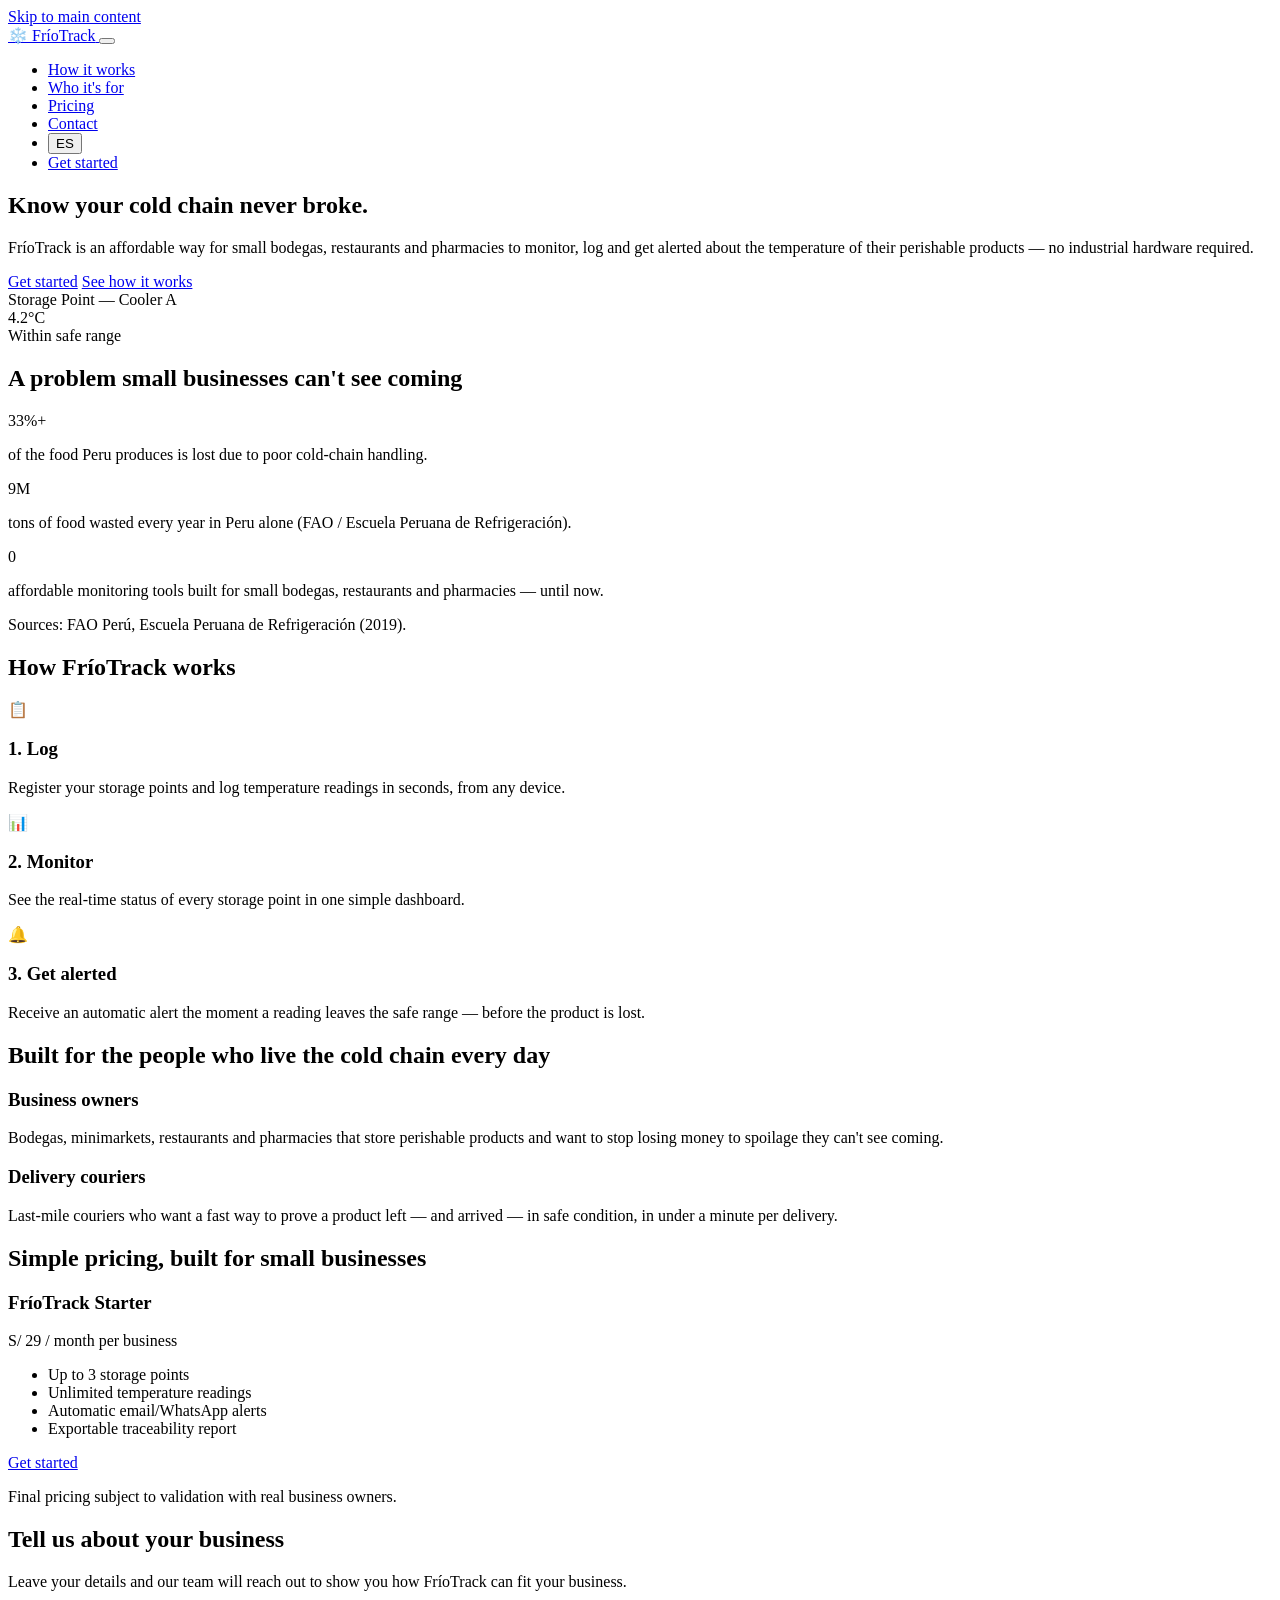
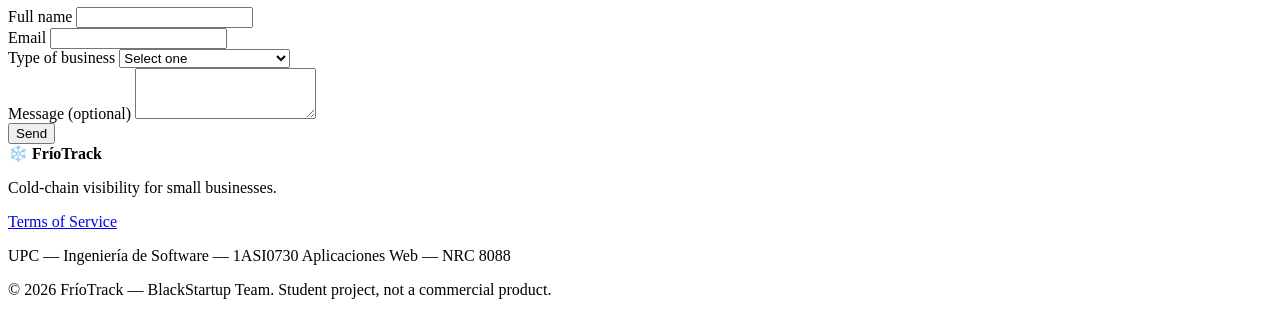
==== index.html @ 6e6b861a "feat: add landing page markup" ====
<!DOCTYPE html>
<html lang="en">
<head>
<meta charset="UTF-8" />
<meta name="viewport" content="width=device-width, initial-scale=1.0" />
<title>FríoTrack – Cold chain monitoring for small businesses</title>
<meta name="description" content="Affordable cold-chain monitoring and traceability for small food and pharmacy businesses. Track temperature, get alerts, avoid losses." />
<meta name="keywords" content="cold chain, cadena de frío, monitoreo temperatura, trazabilidad alimentos" />
<meta name="author" content="BlackStartup Team - UPC" />
<link rel="icon" href="data:image/svg+xml,%3Csvg xmlns='http://www.w3.org/2000/svg' viewBox='0 0 24 24'%3E%3Ctext y='20' font-size='20'%3E%E2%9D%84%EF%B8%8F%3C/text%3E%3C/svg%3E" />
<link rel="preconnect" href="https://fonts.googleapis.com" />
<link rel="preconnect" href="https://fonts.gstatic.com" crossorigin />
<link href="https://fonts.googleapis.com/css2?family=Inter:wght@400;500;600;700;800&display=swap" rel="stylesheet" />
<link rel="stylesheet" href="css/styles.css" />
</head>
<body>

<a class="skip-link" href="#main-content">Skip to main content</a>

<header class="site-header" role="banner">
  <nav class="navbar" role="navigation" aria-label="Main navigation">
    <a href="#top" class="brand" aria-label="FríoTrack home">
      <span class="brand-icon" aria-hidden="true">❄️</span>
      <span class="brand-name">FríoTrack</span>
    </a>
    <button class="nav-toggle" id="navToggle" aria-expanded="false" aria-controls="navMenu" aria-label="Toggle navigation menu">
      <span></span><span></span><span></span>
    </button>
    <ul class="nav-menu" id="navMenu">
      <li><a href="#how-it-works" data-i18n="nav.how">How it works</a></li>
      <li><a href="#segments" data-i18n="nav.segments">Who it's for</a></li>
      <li><a href="#pricing" data-i18n="nav.pricing">Pricing</a></li>
      <li><a href="#contact" data-i18n="nav.contact">Contact</a></li>
      <li class="nav-lang">
        <button id="langToggle" aria-label="Switch language">ES</button>
      </li>
      <li><a class="btn btn-primary btn-small" href="#contact" data-i18n="nav.cta">Get started</a></li>
    </ul>
  </nav>
</header>

<main id="main-content">

  <!-- HERO -->
  <section id="top" class="hero">
    <div class="container hero-grid">
      <div class="hero-copy">
        <h1 data-i18n="hero.title">Know your cold chain never broke.</h1>
        <p class="hero-subtitle" data-i18n="hero.subtitle">
          FríoTrack is an affordable way for small bodegas, restaurants and pharmacies
          to monitor, log and get alerted about the temperature of their perishable products —
          no industrial hardware required.
        </p>
        <div class="hero-actions">
          <a href="#contact" class="btn btn-primary" data-i18n="hero.ctaPrimary">Get started</a>
          <a href="#how-it-works" class="btn btn-ghost" data-i18n="hero.ctaSecondary">See how it works</a>
        </div>
      </div>
      <div class="hero-visual" aria-hidden="true">
        <div class="device-card">
          <div class="device-card-header">
            <span class="dot dot-ok"></span>
            <span data-i18n="hero.deviceTitle">Storage Point — Cooler A</span>
          </div>
          <div class="device-reading">4.2°C</div>
          <div class="device-status status-ok" data-i18n="hero.deviceStatus">Within safe range</div>
        </div>
      </div>
    </div>
  </section>

  <!-- PROBLEM -->
  <section id="problem" class="problem">
    <div class="container">
      <h2 data-i18n="problem.title">A problem small businesses can't see coming</h2>
      <div class="stats-grid">
        <div class="stat-card">
          <div class="stat-number">33%+</div>
          <p data-i18n="problem.stat1">of the food Peru produces is lost due to poor cold-chain handling.</p>
        </div>
        <div class="stat-card">
          <div class="stat-number">9M</div>
          <p data-i18n="problem.stat2">tons of food wasted every year in Peru alone (FAO / Escuela Peruana de Refrigeración).</p>
        </div>
        <div class="stat-card">
          <div class="stat-number">0</div>
          <p data-i18n="problem.stat3">affordable monitoring tools built for small bodegas, restaurants and pharmacies — until now.</p>
        </div>
      </div>
      <p class="source-note">
        Sources: FAO Perú, Escuela Peruana de Refrigeración (2019).
      </p>
    </div>
  </section>

  <!-- HOW IT WORKS -->
  <section id="how-it-works" class="how-it-works">
    <div class="container">
      <h2 data-i18n="how.title">How FríoTrack works</h2>
      <div class="steps-grid">
        <div class="step-card">
          <div class="step-icon" aria-hidden="true">📋</div>
          <h3 data-i18n="how.step1Title">1. Log</h3>
          <p data-i18n="how.step1Text">Register your storage points and log temperature readings in seconds, from any device.</p>
        </div>
        <div class="step-card">
          <div class="step-icon" aria-hidden="true">📊</div>
          <h3 data-i18n="how.step2Title">2. Monitor</h3>
          <p data-i18n="how.step2Text">See the real-time status of every storage point in one simple dashboard.</p>
        </div>
        <div class="step-card">
          <div class="step-icon" aria-hidden="true">🔔</div>
          <h3 data-i18n="how.step3Title">3. Get alerted</h3>
          <p data-i18n="how.step3Text">Receive an automatic alert the moment a reading leaves the safe range — before the product is lost.</p>
        </div>
      </div>
    </div>
  </section>

  <!-- SEGMENTS -->
  <section id="segments" class="segments">
    <div class="container">
      <h2 data-i18n="segments.title">Built for the people who live the cold chain every day</h2>
      <div class="segments-grid">
        <div class="segment-card">
          <h3 data-i18n="segments.owner.title">Business owners</h3>
          <p data-i18n="segments.owner.text">
            Bodegas, minimarkets, restaurants and pharmacies that store perishable products
            and want to stop losing money to spoilage they can't see coming.
          </p>
        </div>
        <div class="segment-card">
          <h3 data-i18n="segments.courier.title">Delivery couriers</h3>
          <p data-i18n="segments.courier.text">
            Last-mile couriers who want a fast way to prove a product left — and arrived —
            in safe condition, in under a minute per delivery.
          </p>
        </div>
      </div>
    </div>
  </section>

  <!-- PRICING -->
  <section id="pricing" class="pricing">
    <div class="container">
      <h2 data-i18n="pricing.title">Simple pricing, built for small businesses</h2>
      <div class="pricing-card">
        <h3 data-i18n="pricing.planName">FríoTrack Starter</h3>
        <p class="price"><span data-i18n="pricing.priceValue">S/ 29</span> <span data-i18n="pricing.pricePeriod">/ month per business</span></p>
        <ul class="pricing-features">
          <li data-i18n="pricing.f1">Up to 3 storage points</li>
          <li data-i18n="pricing.f2">Unlimited temperature readings</li>
          <li data-i18n="pricing.f3">Automatic email/WhatsApp alerts</li>
          <li data-i18n="pricing.f4">Exportable traceability report</li>
        </ul>
        <a href="#contact" class="btn btn-primary" data-i18n="pricing.cta">Get started</a>
        <p class="pricing-note" data-i18n="pricing.note">Final pricing subject to validation with real business owners.</p>
      </div>
    </div>
  </section>

  <!-- CONTACT -->
  <section id="contact" class="contact">
    <div class="container contact-grid">
      <div class="contact-copy">
        <h2 data-i18n="contact.title">Tell us about your business</h2>
        <p data-i18n="contact.subtitle">Leave your details and our team will reach out to show you how FríoTrack can fit your business.</p>
      </div>
      <form id="contactForm" class="contact-form" novalidate>
        <div class="form-group">
          <label for="fullName" data-i18n="contact.nameLabel">Full name</label>
          <input type="text" id="fullName" name="fullName" required aria-required="true" />
          <span class="form-error" id="fullNameError" role="alert"></span>
        </div>
        <div class="form-group">
          <label for="email" data-i18n="contact.emailLabel">Email</label>
          <input type="email" id="email" name="email" required aria-required="true" />
          <span class="form-error" id="emailError" role="alert"></span>
        </div>
        <div class="form-group">
          <label for="businessType" data-i18n="contact.businessLabel">Type of business</label>
          <select id="businessType" name="businessType" required aria-required="true">
            <option value="" data-i18n="contact.businessPlaceholder">Select one</option>
            <option value="bodega" data-i18n="contact.businessBodega">Bodega / Minimarket</option>
            <option value="restaurant" data-i18n="contact.businessRestaurant">Restaurant</option>
            <option value="pharmacy" data-i18n="contact.businessPharmacy">Pharmacy</option>
            <option value="courier" data-i18n="contact.businessCourier">Delivery / Courier service</option>
            <option value="other" data-i18n="contact.businessOther">Other</option>
          </select>
          <span class="form-error" id="businessTypeError" role="alert"></span>
        </div>
        <div class="form-group">
          <label for="message" data-i18n="contact.messageLabel">Message (optional)</label>
          <textarea id="message" name="message" rows="3"></textarea>
        </div>
        <button type="submit" class="btn btn-primary btn-full" data-i18n="contact.submit">Send</button>
        <p class="form-success" id="formSuccess" role="status" aria-live="polite" hidden data-i18n="contact.success">
          Thanks! We'll be in touch shortly.
        </p>
      </form>
    </div>
  </section>

</main>

<footer class="site-footer" role="contentinfo">
  <div class="container footer-grid">
    <div>
      <span class="brand-icon" aria-hidden="true">❄️</span> <strong>FríoTrack</strong>
      <p data-i18n="footer.tagline">Cold-chain visibility for small businesses.</p>
    </div>
    <div>
      <p><a href="terms.html" data-i18n="footer.terms">Terms of Service</a></p>
      <p>UPC — Ingeniería de Software — 1ASI0730 Aplicaciones Web — NRC 8088</p>
    </div>
  </div>
  <p class="footer-copy">© 2026 FríoTrack — BlackStartup Team. Student project, not a commercial product.</p>
</footer>

<script src="js/main.js"></script>
</body>
</html>
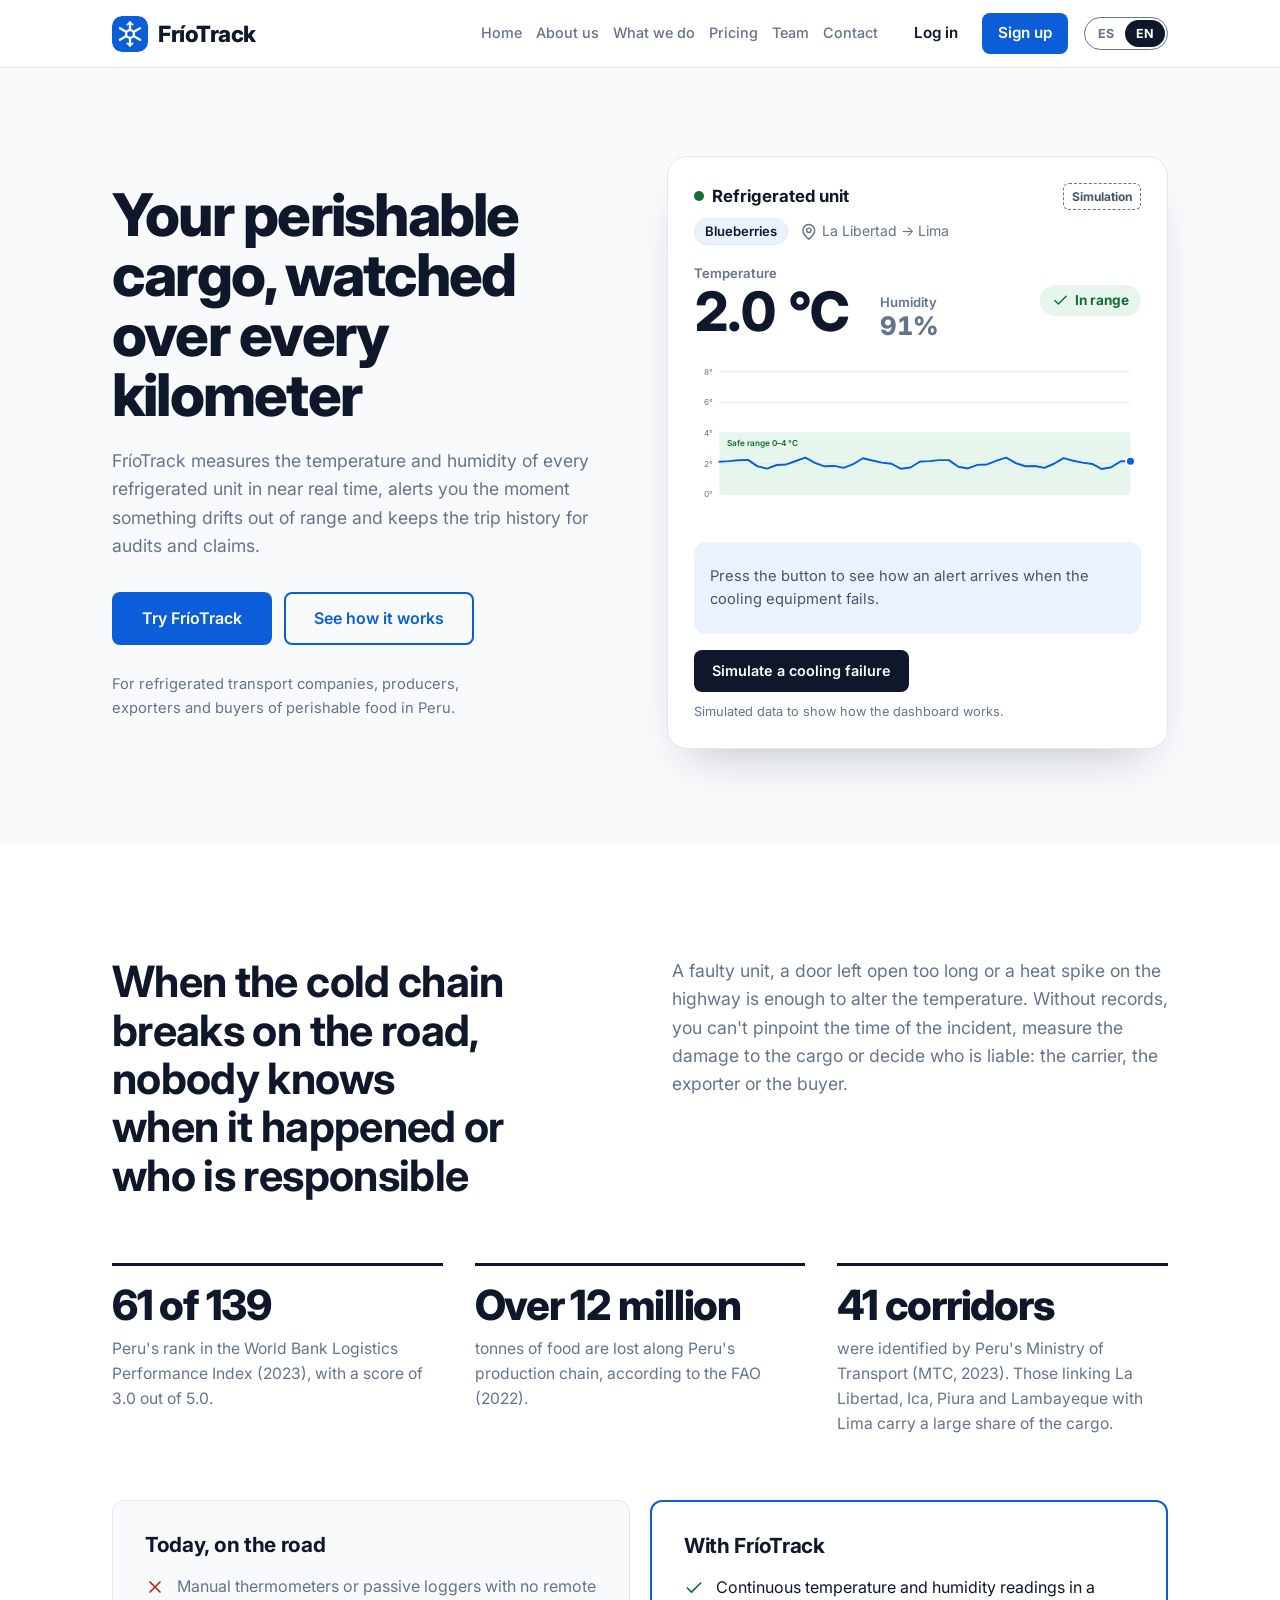
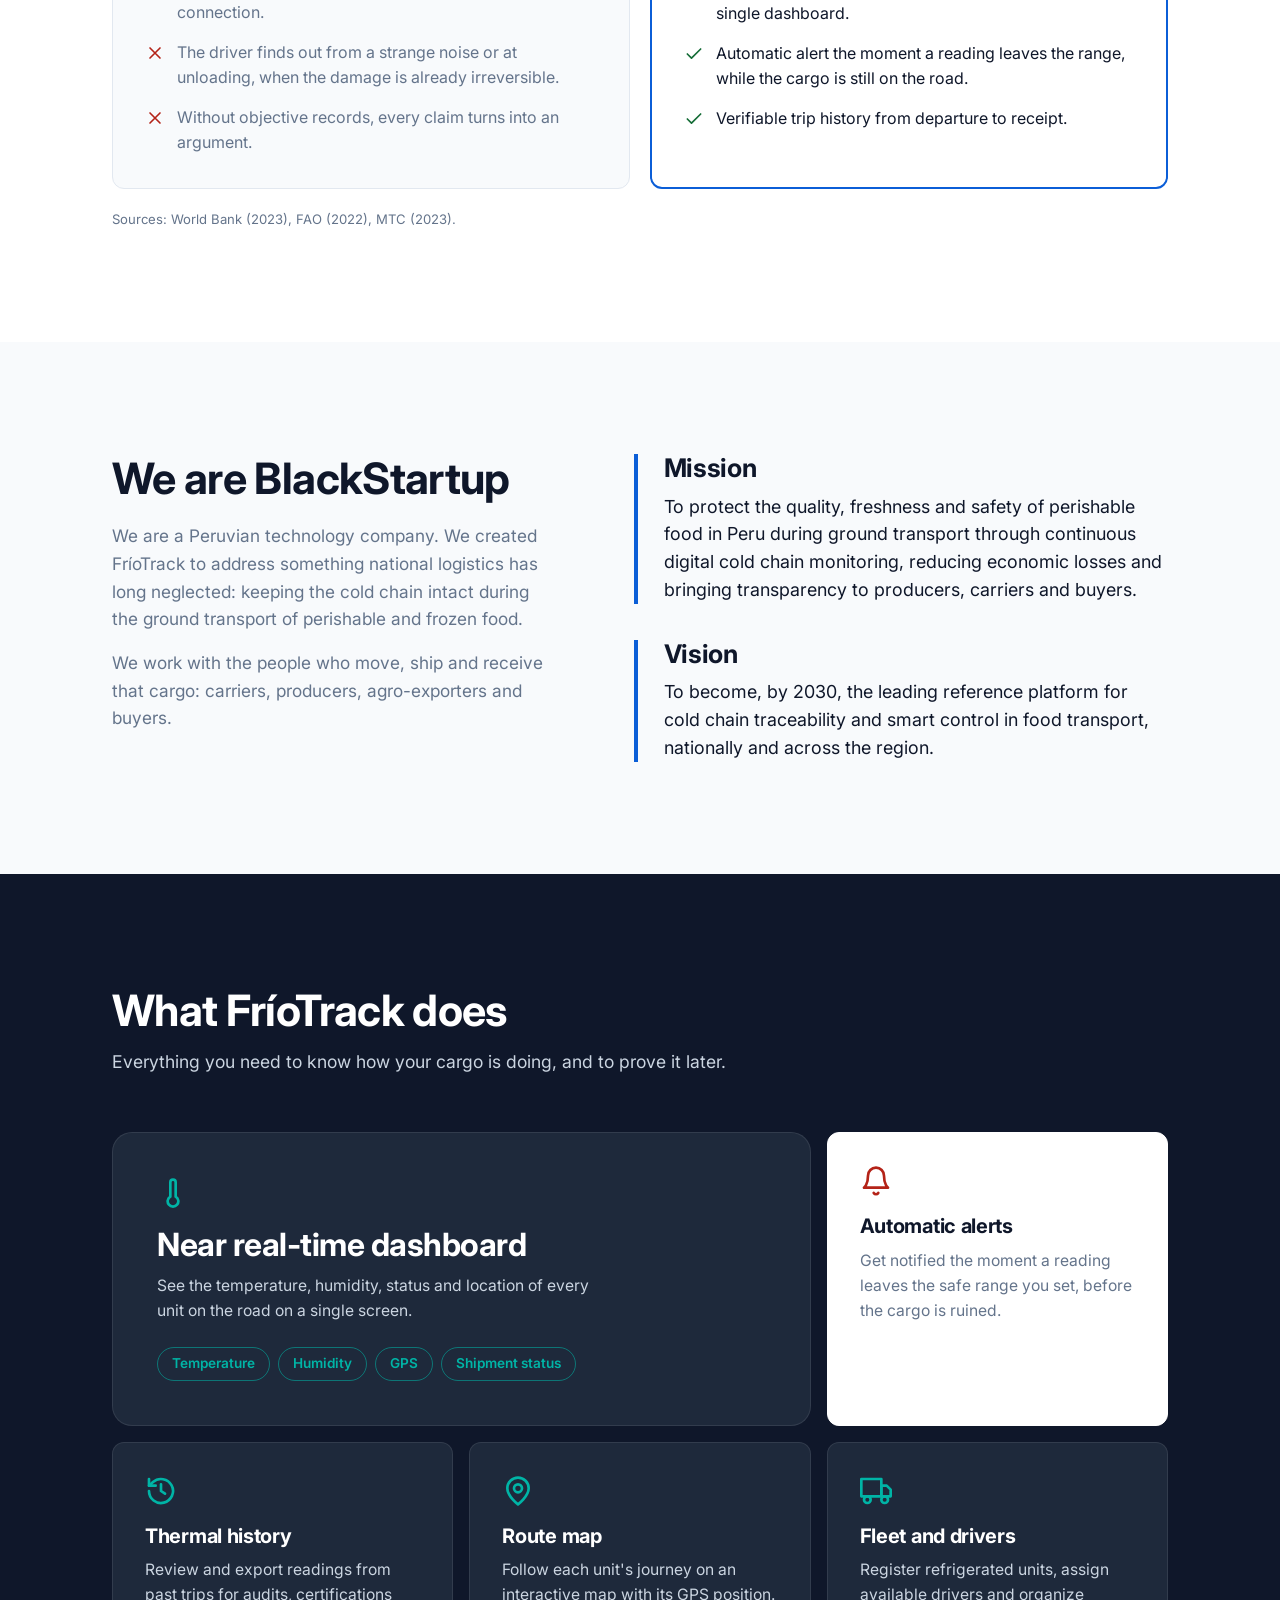
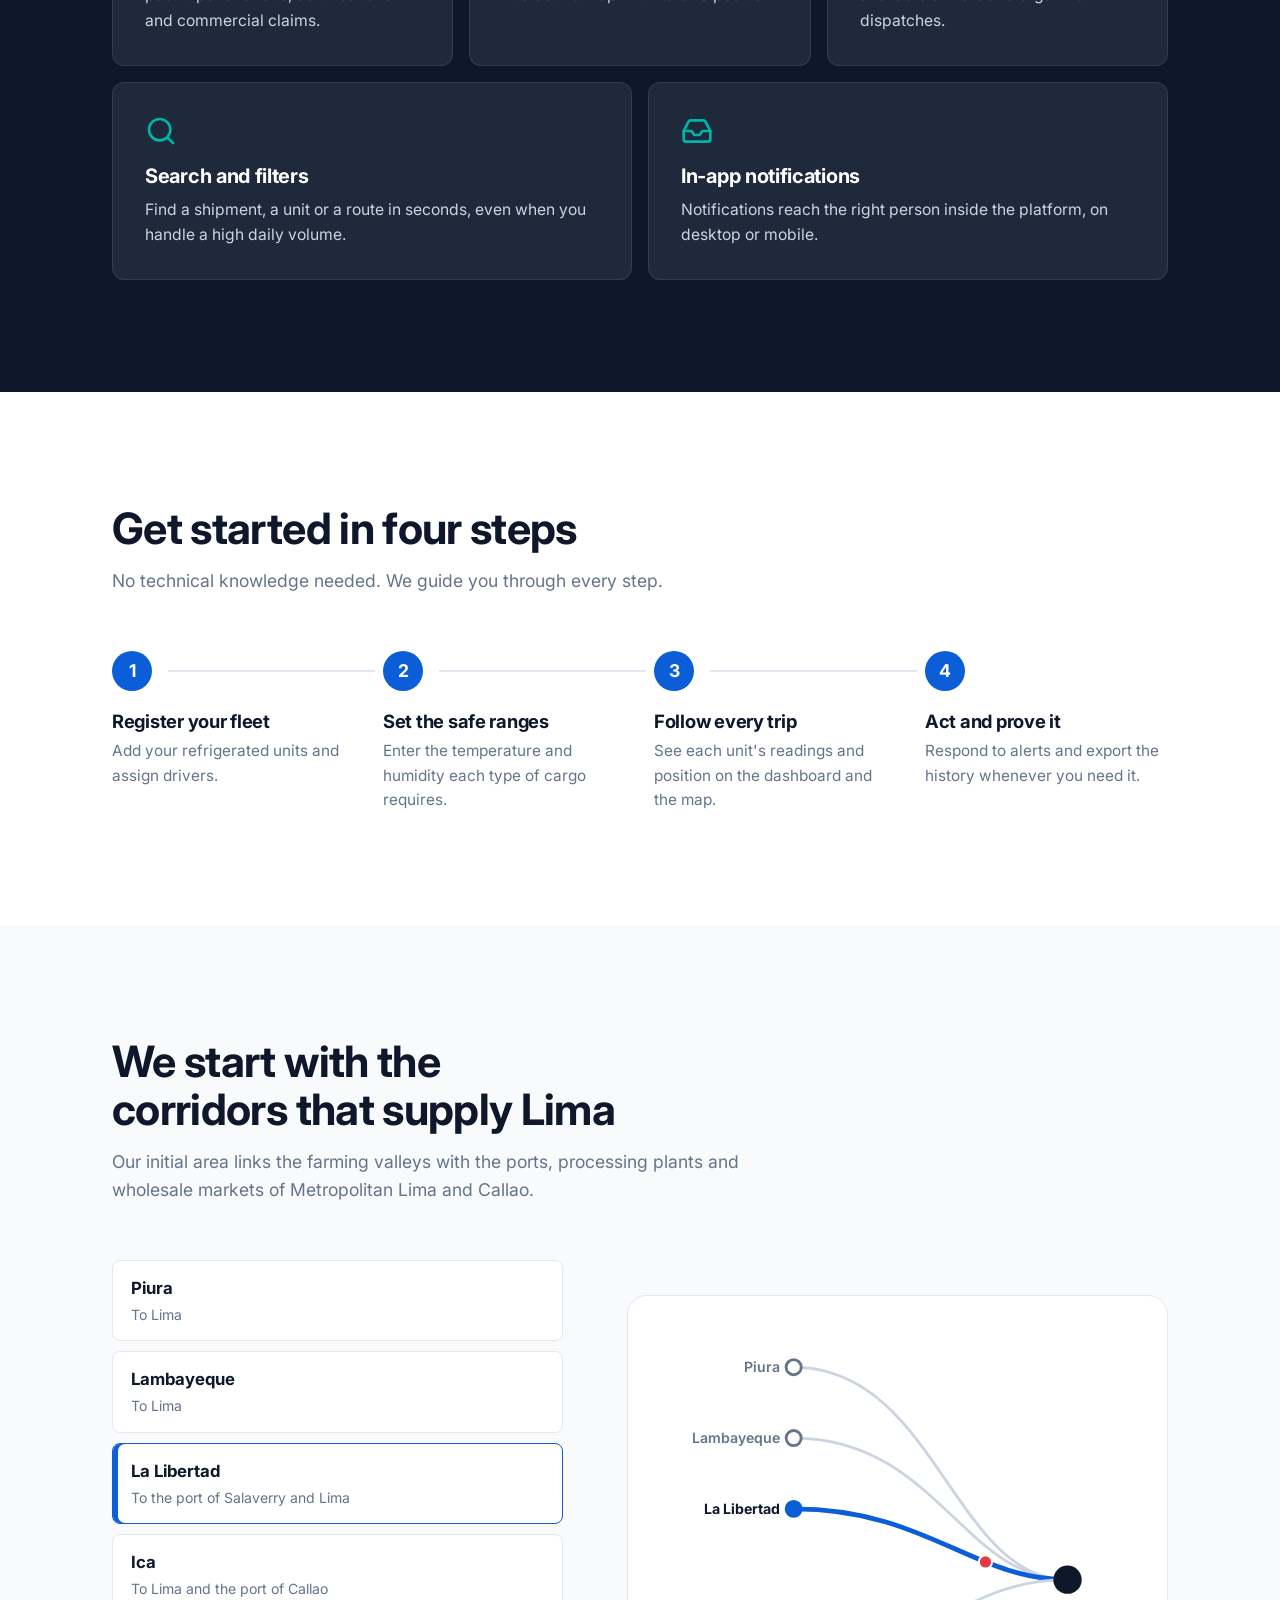
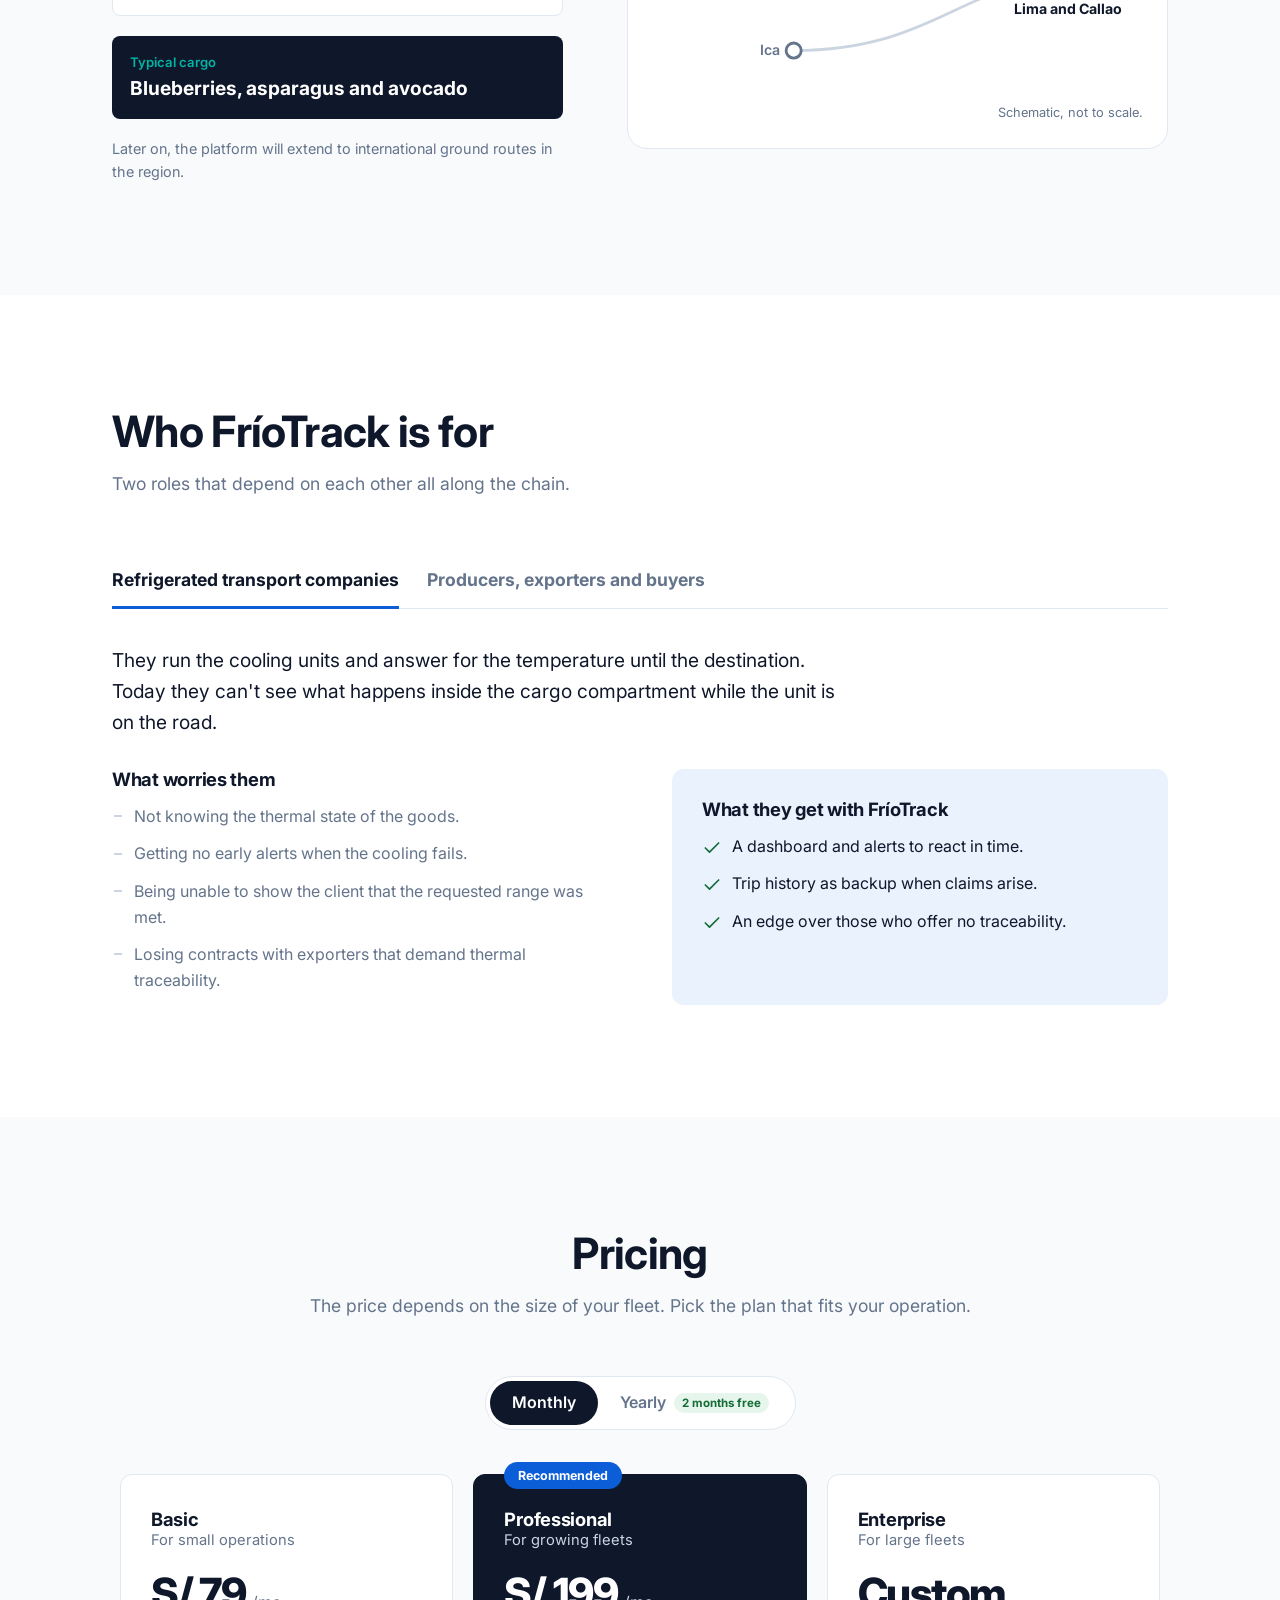
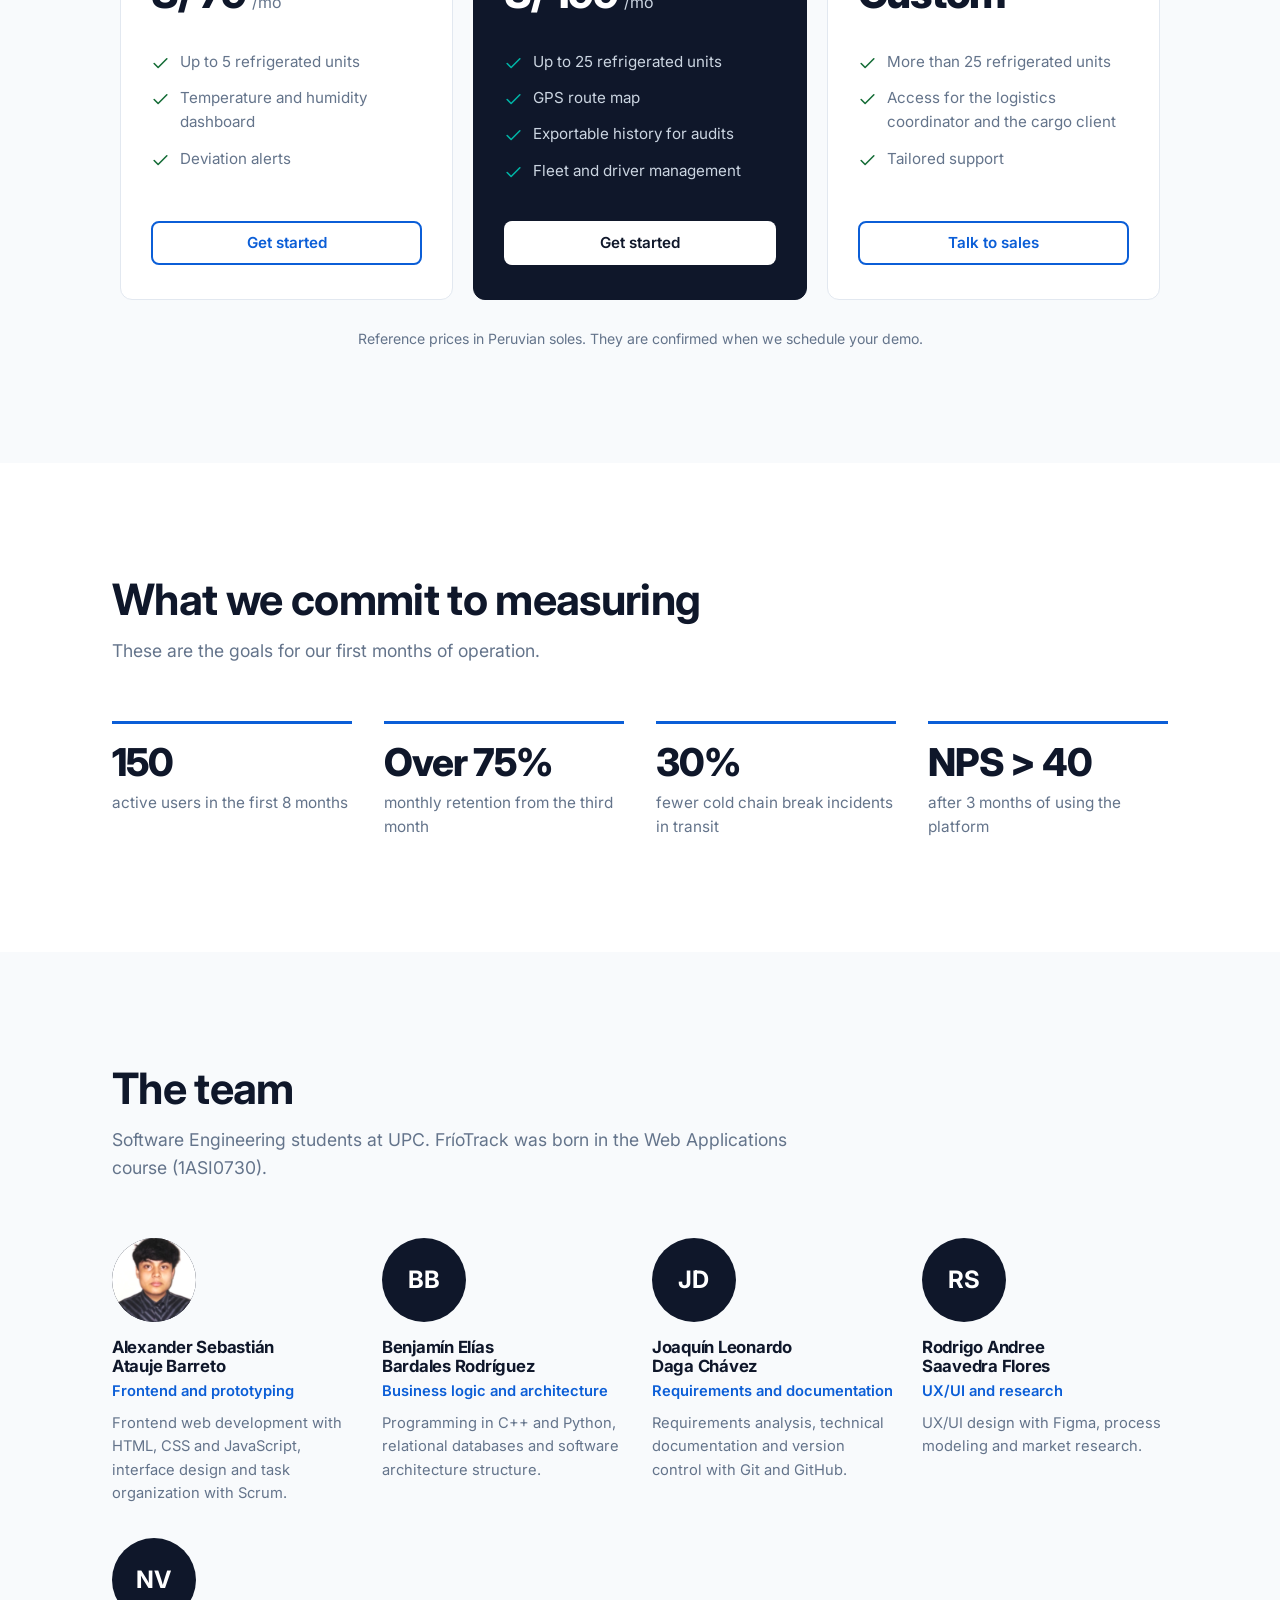
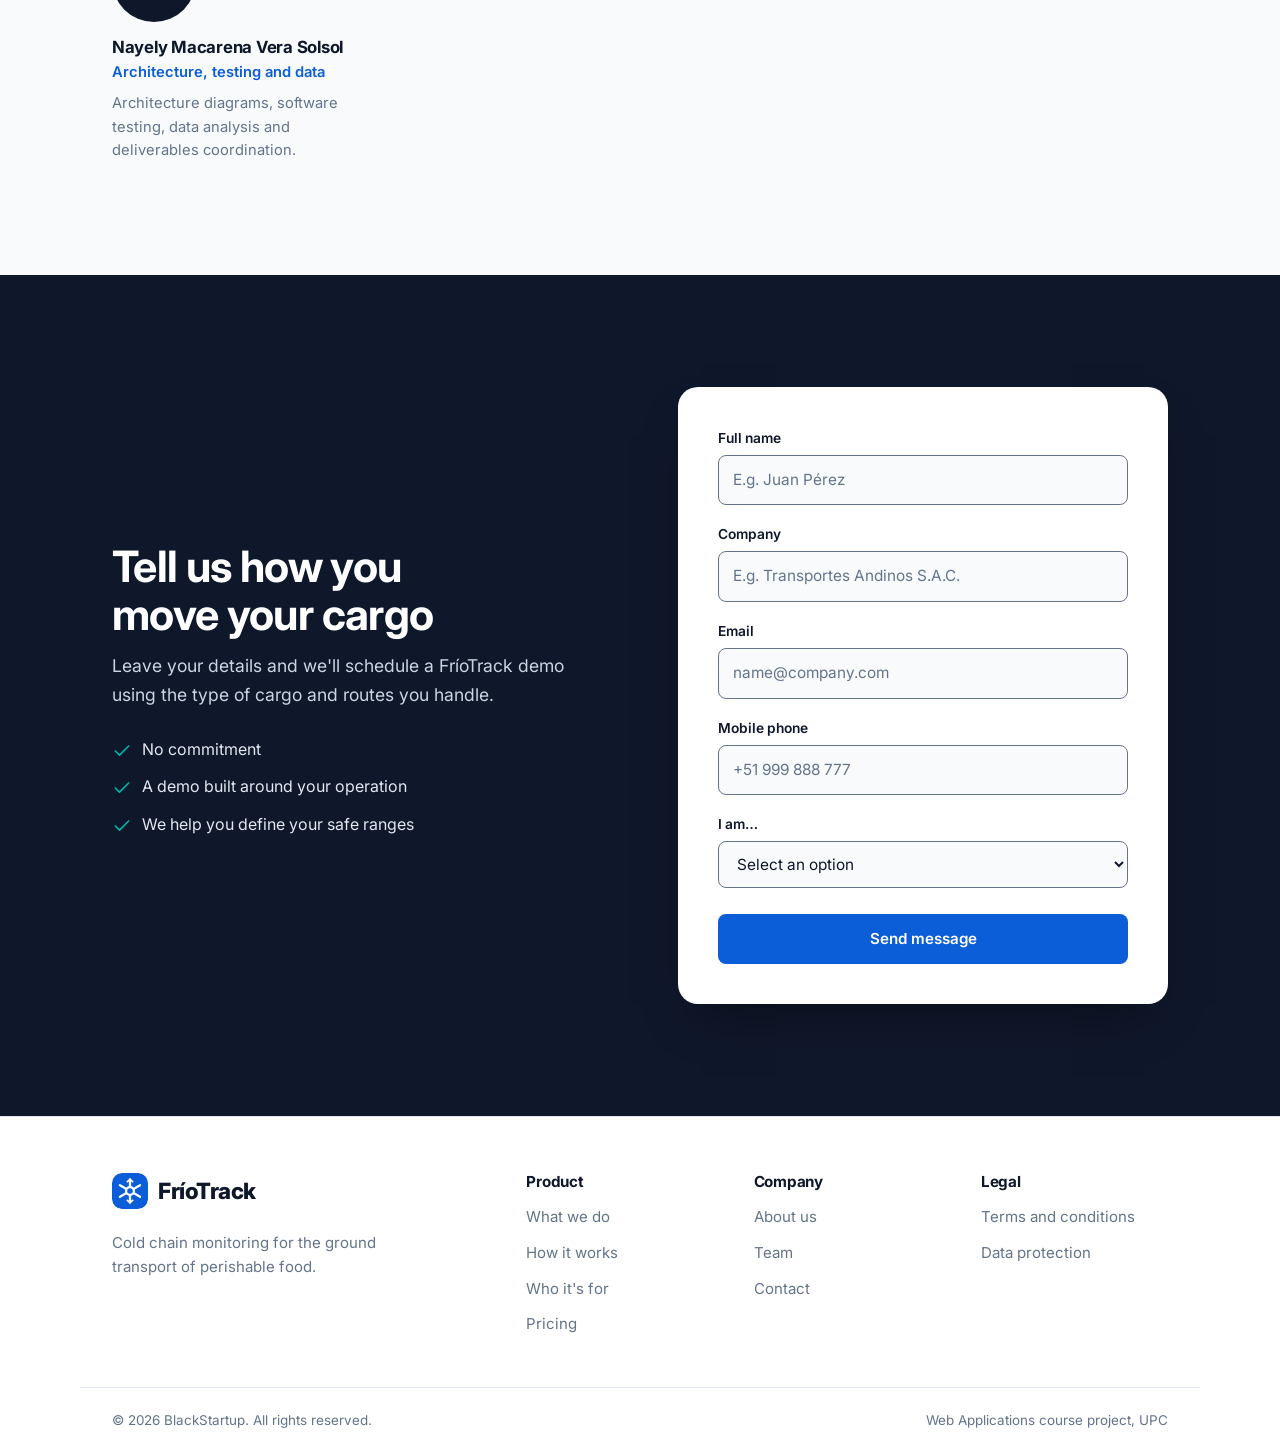
==== commit fa005d6b: "feat: add landing page markup, scripts and team assets" ====
--- a/index.html
+++ b/index.html
@@ -1,222 +1,654 @@
 <!DOCTYPE html>
-<html lang="en">
+<html lang="es-419">
 <head>
-<meta charset="UTF-8" />
-<meta name="viewport" content="width=device-width, initial-scale=1.0" />
-<title>FríoTrack – Cold chain monitoring for small businesses</title>
-<meta name="description" content="Affordable cold-chain monitoring and traceability for small food and pharmacy businesses. Track temperature, get alerts, avoid losses." />
-<meta name="keywords" content="cold chain, cadena de frío, monitoreo temperatura, trazabilidad alimentos" />
-<meta name="author" content="BlackStartup Team - UPC" />
-<link rel="icon" href="data:image/svg+xml,%3Csvg xmlns='http://www.w3.org/2000/svg' viewBox='0 0 24 24'%3E%3Ctext y='20' font-size='20'%3E%E2%9D%84%EF%B8%8F%3C/text%3E%3C/svg%3E" />
-<link rel="preconnect" href="https://fonts.googleapis.com" />
-<link rel="preconnect" href="https://fonts.gstatic.com" crossorigin />
-<link href="https://fonts.googleapis.com/css2?family=Inter:wght@400;500;600;700;800&display=swap" rel="stylesheet" />
-<link rel="stylesheet" href="css/styles.css" />
+    <meta charset="UTF-8">
+    <meta name="viewport" content="width=device-width, initial-scale=1.0">
+    <title>FríoTrack | Monitoreo de la cadena de frío en transporte</title>
+    <meta name="description" content="Monitorea en tiempo casi real la temperatura, la humedad y la ubicación de tus unidades refrigeradas. Recibe alertas y consulta el historial del viaje.">
+    <meta name="keywords" content="cadena de frío, transporte refrigerado, monitoreo de temperatura, trazabilidad, alertas, Perú">
+    <meta name="author" content="BlackStartup">
+    <meta name="robots" content="index, follow">
+    <meta name="theme-color" content="#0F172A">
+    <meta property="og:type" content="website">
+    <meta property="og:site_name" content="FríoTrack">
+    <meta property="og:title" content="FríoTrack | Monitoreo de la cadena de frío en transporte">
+    <meta property="og:description" content="Sabe en todo momento si tu carga refrigerada sigue en rango.">
+    <meta property="og:image" content="https://upc-pre-202620-1asi0730-8088-friotrack.github.io/friotrack-landing/assets/images/og-friotrack.png">
+    <meta property="og:image:alt" content="FríoTrack: monitoreo de la cadena de frío en el transporte terrestre">
+    <meta name="twitter:card" content="summary_large_image">
+    <link rel="icon" type="image/svg+xml" href="assets/images/logo.svg">
+    <link rel="preconnect" href="https://fonts.googleapis.com">
+    <link rel="preconnect" href="https://fonts.gstatic.com" crossorigin>
+    <link href="https://fonts.googleapis.com/css2?family=Inter:wght@400;500;600;700;800&display=swap" rel="stylesheet">
+    <link rel="stylesheet" href="assets/css/styles.css">
 </head>
 <body>
-
-<a class="skip-link" href="#main-content">Skip to main content</a>
-
-<header class="site-header" role="banner">
-  <nav class="navbar" role="navigation" aria-label="Main navigation">
-    <a href="#top" class="brand" aria-label="FríoTrack home">
-      <span class="brand-icon" aria-hidden="true">❄️</span>
-      <span class="brand-name">FríoTrack</span>
-    </a>
-    <button class="nav-toggle" id="navToggle" aria-expanded="false" aria-controls="navMenu" aria-label="Toggle navigation menu">
-      <span></span><span></span><span></span>
-    </button>
-    <ul class="nav-menu" id="navMenu">
-      <li><a href="#how-it-works" data-i18n="nav.how">How it works</a></li>
-      <li><a href="#segments" data-i18n="nav.segments">Who it's for</a></li>
-      <li><a href="#pricing" data-i18n="nav.pricing">Pricing</a></li>
-      <li><a href="#contact" data-i18n="nav.contact">Contact</a></li>
-      <li class="nav-lang">
-        <button id="langToggle" aria-label="Switch language">ES</button>
-      </li>
-      <li><a class="btn btn-primary btn-small" href="#contact" data-i18n="nav.cta">Get started</a></li>
-    </ul>
-  </nav>
-</header>
-
-<main id="main-content">
-
-  <!-- HERO -->
-  <section id="top" class="hero">
-    <div class="container hero-grid">
-      <div class="hero-copy">
-        <h1 data-i18n="hero.title">Know your cold chain never broke.</h1>
-        <p class="hero-subtitle" data-i18n="hero.subtitle">
-          FríoTrack is an affordable way for small bodegas, restaurants and pharmacies
-          to monitor, log and get alerted about the temperature of their perishable products —
-          no industrial hardware required.
-        </p>
-        <div class="hero-actions">
-          <a href="#contact" class="btn btn-primary" data-i18n="hero.ctaPrimary">Get started</a>
-          <a href="#how-it-works" class="btn btn-ghost" data-i18n="hero.ctaSecondary">See how it works</a>
+    <!-- Iconos (sprite SVG reutilizable con <use>) -->
+    <svg width="0" height="0" style="position:absolute" aria-hidden="true" focusable="false">
+        <defs>
+            <symbol id="i-thermo" viewBox="0 0 24 24"><path d="M14 14.76V4a2 2 0 0 0-4 0v10.76a4 4 0 1 0 4 0z"/></symbol>
+            <symbol id="i-bell" viewBox="0 0 24 24"><path d="M18 8a6 6 0 0 0-12 0c0 7-3 9-3 9h18s-3-2-3-9"/><path d="M13.7 21a2 2 0 0 1-3.4 0"/></symbol>
+            <symbol id="i-history" viewBox="0 0 24 24"><path d="M3 12a9 9 0 1 0 3-6.7L3 8"/><path d="M3 3v5h5"/><path d="M12 7v5l3 2"/></symbol>
+            <symbol id="i-pin" viewBox="0 0 24 24"><path d="M20 10c0 6-8 12-8 12S4 16 4 10a8 8 0 0 1 16 0z"/><circle cx="12" cy="10" r="3"/></symbol>
+            <symbol id="i-truck" viewBox="0 0 24 24"><path d="M1 3h15v13H1z"/><path d="M16 8h4l3 3v5h-7z"/><circle cx="5.5" cy="18.5" r="2.5"/><circle cx="18.5" cy="18.5" r="2.5"/></symbol>
+            <symbol id="i-search" viewBox="0 0 24 24"><circle cx="11" cy="11" r="8"/><path d="m21 21-4.3-4.3"/></symbol>
+            <symbol id="i-inbox" viewBox="0 0 24 24"><path d="M22 12h-6l-2 3h-4l-2-3H2"/><path d="M5.5 5.1 2 12v6a2 2 0 0 0 2 2h16a2 2 0 0 0 2-2v-6l-3.5-6.9A2 2 0 0 0 16.7 4H7.3a2 2 0 0 0-1.8 1.1z"/></symbol>
+            <symbol id="i-check" viewBox="0 0 24 24"><path d="M20 6 9 17l-5-5"/></symbol>
+            <symbol id="i-x" viewBox="0 0 24 24"><path d="M18 6 6 18M6 6l12 12"/></symbol>
+        </defs>
+    </svg>
+
+    <a class="skip-link" href="#main" data-i18n="skip">Saltar al contenido</a>
+
+    <!-- CABECERA -->
+    <header class="site-header" id="siteHeader">
+        <div class="wrap header-inner">
+            <a class="brand" href="#hero" data-i18n-aria="logo_label" aria-label="FríoTrack, ir al inicio">
+                <img src="assets/images/logo.svg" alt="" width="36" height="36">
+                <span class="brand-name">FríoTrack</span>
+            </a>
+
+            <div class="header-right" id="mobileMenu">
+                <nav class="main-nav" data-i18n-aria="nav_label" aria-label="Navegación principal">
+                    <a href="#hero" data-i18n="nav_home">Inicio</a>
+                    <a href="#about" data-i18n="nav_about">Quiénes somos</a>
+                    <a href="#features" data-i18n="nav_what">Lo que hacemos</a>
+                    <a href="#pricing" data-i18n="nav_pricing">Planes</a>
+                    <a href="#team" data-i18n="nav_team">Equipo</a>
+                    <a href="#contact" data-i18n="nav_contact">Contacto</a>
+                </nav>
+                <div class="nav-actions">
+                    <button type="button" class="btn btn-ghost" id="btnLogin" data-i18n="btn_login">Iniciar sesión</button>
+                    <button type="button" class="btn btn-primary" id="btnRegister" data-i18n="btn_register">Registrarse</button>
+                </div>
+            </div>
+
+            <div class="header-controls">
+                <div class="lang-toggle" role="group" data-i18n-aria="lang_label" aria-label="Idioma">
+                    <button type="button" data-lang="es" aria-pressed="true">ES</button>
+                    <button type="button" data-lang="en" aria-pressed="false">EN</button>
+                </div>
+                <button type="button" class="hamburger" id="hamburgerBtn" aria-expanded="false" aria-controls="mobileMenu" data-i18n-aria="menu_open" aria-label="Abrir menú">
+                    <span></span><span></span><span></span>
+                </button>
+            </div>
         </div>
-      </div>
-      <div class="hero-visual" aria-hidden="true">
-        <div class="device-card">
-          <div class="device-card-header">
-            <span class="dot dot-ok"></span>
-            <span data-i18n="hero.deviceTitle">Storage Point — Cooler A</span>
-          </div>
-          <div class="device-reading">4.2°C</div>
-          <div class="device-status status-ok" data-i18n="hero.deviceStatus">Within safe range</div>
+    </header>
+
+    <main id="main">
+        <!-- HERO -->
+        <section id="hero" class="section hero">
+            <div class="wrap hero-grid">
+                <div class="hero-copy">
+                    <h1 data-i18n="hero_title">Tu carga perecible, vigilada en cada kilómetro</h1>
+                    <p class="lead" data-i18n="hero_sub">FríoTrack mide la temperatura y la humedad de cada unidad refrigerada en tiempo casi real, te avisa apenas algo se sale del rango y guarda el historial del viaje para auditorías y reclamos.</p>
+                    <div class="hero-actions">
+                        <button type="button" class="btn btn-primary btn-lg action-register" data-i18n="hero_cta">Probar FríoTrack</button>
+                        <a class="btn btn-outline btn-lg" href="#steps" data-i18n="hero_cta2">Ver cómo funciona</a>
+                    </div>
+                    <p class="hero-note" data-i18n="hero_note">Para empresas de transporte refrigerado, productores, exportadores y compradores de alimentos perecibles en el Perú.</p>
+                </div>
+
+                <!-- Panel de simulación: lo construye assets/js/hero-sim.js -->
+                <div class="sim" id="sim" data-state="idle">
+                    <div class="sim-head">
+                        <div>
+                            <p class="sim-unit"><span class="pulse" aria-hidden="true"></span><span data-i18n="sim_unit">Unidad refrigerada</span></p>
+                            <p class="sim-meta">
+                                <span class="chip" data-i18n="sim_cargo">Arándanos</span>
+                                <span class="sim-route"><svg class="icon" aria-hidden="true"><use href="#i-pin"/></svg><span data-i18n="sim_route">La Libertad → Lima</span></span>
+                            </p>
+                        </div>
+                        <span class="sim-badge" data-i18n="sim_badge">Simulación</span>
+                    </div>
+
+                    <div class="sim-readouts">
+                        <div>
+                            <span class="lbl" data-i18n="sim_temp">Temperatura</span>
+                            <strong class="readout" id="simTemp">2,0 °C</strong>
+                        </div>
+                        <div>
+                            <span class="lbl" data-i18n="sim_hum">Humedad</span>
+                            <strong class="readout readout-sm" id="simHum">91 %</strong>
+                        </div>
+                        <div class="sim-status" id="simStatus"></div>
+                    </div>
+
+                    <div class="sim-chart" id="simChart"></div>
+
+                    <div class="sim-alert" id="simAlert" role="status" aria-live="polite"></div>
+
+                    <div class="sim-foot">
+                        <button type="button" class="btn btn-sim" id="simToggle"></button>
+                        <p class="sim-note" data-i18n="sim_note">Datos simulados para mostrar cómo funciona el panel.</p>
+                    </div>
+                </div>
+            </div>
+        </section>
+
+        <!-- PROBLEMA -->
+        <section id="problem" class="section problem">
+            <div class="wrap">
+                <div class="problem-head">
+                    <h2 data-i18n="prob_title">Cuando el frío se rompe en ruta, nadie sabe cuándo pasó ni de quién es la responsabilidad</h2>
+                    <p class="lead" data-i18n="prob_lead">Un desperfecto en la unidad, una puerta abierta de más o un pico de calor en carretera bastan para alterar la temperatura.</p>
+                </div>
+
+                <dl class="facts">
+                    <div class="fact">
+                        <dt data-i18n="fact1_num">61 de 139</dt>
+                        <dd data-i18n="fact1_txt">Puesto del Perú en el Índice de Desempeño Logístico del Banco Mundial (2023).</dd>
+                    </div>
+                    <div class="fact">
+                        <dt data-i18n="fact2_num">Más de 12 millones</dt>
+                        <dd data-i18n="fact2_txt">de toneladas de alimentos se pierden a lo largo de la cadena productiva peruana.</dd>
+                    </div>
+                    <div class="fact">
+                        <dt data-i18n="fact3_num">41 corredores</dt>
+                        <dd data-i18n="fact3_txt">logísticos identificó el MTC (2023).</dd>
+                    </div>
+                </dl>
+
+                <div class="compare">
+                    <div class="compare-col compare-today">
+                        <h3 data-i18n="cmp_today_title">Hoy, en ruta</h3>
+                        <ul>
+                            <li><svg class="icon" aria-hidden="true"><use href="#i-x"/></svg><span data-i18n="cmp_today_1">Termómetros manuales o registradores pasivos.</span></li>
+                            <li><svg class="icon" aria-hidden="true"><use href="#i-x"/></svg><span data-i18n="cmp_today_2">El conductor se entera al descargar.</span></li>
+                            <li><svg class="icon" aria-hidden="true"><use href="#i-x"/></svg><span data-i18n="cmp_today_3">Sin registros objetivos.</span></li>
+                        </ul>
+                    </div>
+                    <div class="compare-col compare-ft">
+                        <h3 data-i18n="cmp_ft_title">Con FríoTrack</h3>
+                        <ul>
+                            <li><svg class="icon" aria-hidden="true"><use href="#i-check"/></svg><span data-i18n="cmp_ft_1">Temperatura y humedad en un solo panel.</span></li>
+                            <li><svg class="icon" aria-hidden="true"><use href="#i-check"/></svg><span data-i18n="cmp_ft_2">Alerta automática apenas sale del rango.</span></li>
+                            <li><svg class="icon" aria-hidden="true"><use href="#i-check"/></svg><span data-i18n="cmp_ft_3">Historial comprobable del viaje.</span></li>
+                        </ul>
+                    </div>
+                </div>
+                <p class="sources" data-i18n="prob_sources">Fuentes: Banco Mundial (2023), FAO (2022), MTC (2023).</p>
+            </div>
+        </section>
+
+        <!-- QUIÉNES SOMOS: MISIÓN Y VISIÓN -->
+        <section id="about" class="section about">
+            <div class="wrap about-grid">
+                <div class="about-copy">
+                    <h2 data-i18n="about_title">Somos BlackStartup</h2>
+                    <p data-i18n="about_p1">Somos una empresa de base tecnológica peruana.</p>
+                    <p data-i18n="about_p2">Trabajamos con quienes mueven, despachan y reciben esa carga.</p>
+                </div>
+                <div class="about-statements">
+                    <article class="statement">
+                        <h3 data-i18n="mission_title">Misión</h3>
+                        <p data-i18n="mission_desc">Proteger la calidad, la frescura y la inocuidad de los alimentos perecibles.</p>
+                    </article>
+                    <article class="statement">
+                        <h3 data-i18n="vision_title">Visión</h3>
+                        <p data-i18n="vision_desc">Ser, hacia 2030, la plataforma líder y referente en trazabilidad.</p>
+                    </article>
+                </div>
+            </div>
+        </section>
+
+        <!-- LO QUE HACEMOS -->
+        <section id="features" class="section features">
+            <div class="wrap">
+                <div class="section-head">
+                    <h2 data-i18n="feat_title">Lo que hace FríoTrack</h2>
+                    <p class="lead" data-i18n="feat_sub">Todo lo que necesitas para saber cómo va tu carga y demostrarlo después.</p>
+                </div>
+
+                <div class="bento">
+                    <article class="tile tile-dash">
+                        <svg class="icon icon-lg" aria-hidden="true"><use href="#i-thermo"/></svg>
+                        <h3 data-i18n="f1_title">Panel en tiempo casi real</h3>
+                        <p data-i18n="f1_desc">Ve en una sola pantalla la temperatura, la humedad, el estado y la ubicación de cada unidad.</p>
+                        <ul class="tags">
+                            <li data-i18n="f1_tag1">Temperatura</li>
+                            <li data-i18n="f1_tag2">Humedad</li>
+                            <li data-i18n="f1_tag3">GPS</li>
+                            <li data-i18n="f1_tag4">Estado del envío</li>
+                        </ul>
+                    </article>
+                    <article class="tile tile-alert">
+                        <svg class="icon icon-lg" aria-hidden="true"><use href="#i-bell"/></svg>
+                        <h3 data-i18n="f2_title">Alertas automáticas</h3>
+                        <p data-i18n="f2_desc">Recibe un aviso apenas una lectura sale del rango seguro.</p>
+                    </article>
+                    <article class="tile tile-third">
+                        <svg class="icon icon-lg" aria-hidden="true"><use href="#i-history"/></svg>
+                        <h3 data-i18n="f3_title">Historial térmico</h3>
+                        <p data-i18n="f3_desc">Consulta y exporta las lecturas de viajes anteriores.</p>
+                    </article>
+                    <article class="tile tile-third">
+                        <svg class="icon icon-lg" aria-hidden="true"><use href="#i-pin"/></svg>
+                        <h3 data-i18n="f4_title">Mapa de rutas</h3>
+                        <p data-i18n="f4_desc">Sigue el recorrido de cada unidad sobre un mapa interactivo.</p>
+                    </article>
+                    <article class="tile tile-third">
+                        <svg class="icon icon-lg" aria-hidden="true"><use href="#i-truck"/></svg>
+                        <h3 data-i18n="f5_title">Flota y conductores</h3>
+                        <p data-i18n="f5_desc">Registra unidades, asigna conductores y organiza los despachos.</p>
+                    </article>
+                    <article class="tile tile-half">
+                        <svg class="icon icon-lg" aria-hidden="true"><use href="#i-search"/></svg>
+                        <h3 data-i18n="f6_title">Búsqueda y filtros</h3>
+                        <p data-i18n="f6_desc">Encuentra un envío, una unidad o una ruta en segundos.</p>
+                    </article>
+                    <article class="tile tile-half">
+                        <svg class="icon icon-lg" aria-hidden="true"><use href="#i-inbox"/></svg>
+                        <h3 data-i18n="f7_title">Avisos dentro de la aplicación</h3>
+                        <p data-i18n="f7_desc">Las notificaciones llegan a quien corresponde.</p>
+                    </article>
+                </div>
+            </div>
+        </section>
+
+        <!-- CÓMO FUNCIONA -->
+        <section id="steps" class="section steps">
+            <div class="wrap">
+                <div class="section-head">
+                    <h2 data-i18n="steps_title">Empieza en cuatro pasos</h2>
+                    <p class="lead" data-i18n="steps_sub">No necesitas conocimientos técnicos. Te acompañamos en cada paso.</p>
+                </div>
+                <ol class="step-list">
+                    <li>
+                        <span class="step-num" aria-hidden="true">1</span>
+                        <h3 data-i18n="s1_title">Registra tu flota</h3>
+                        <p data-i18n="s1_desc">Da de alta tus unidades refrigeradas y asigna a los conductores.</p>
+                    </li>
+                    <li>
+                        <span class="step-num" aria-hidden="true">2</span>
+                        <h3 data-i18n="s2_title">Define los rangos seguros</h3>
+                        <p data-i18n="s2_desc">Indica la temperatura y la humedad que exige cada tipo de carga.</p>
+                    </li>
+                    <li>
+                        <span class="step-num" aria-hidden="true">3</span>
+                        <h3 data-i18n="s3_title">Sigue cada viaje</h3>
+                        <p data-i18n="s3_desc">Mira las lecturas y la posición de cada unidad en el panel y en el mapa.</p>
+                    </li>
+                    <li>
+                        <span class="step-num" aria-hidden="true">4</span>
+                        <h3 data-i18n="s4_title">Actúa y demuestra</h3>
+                        <p data-i18n="s4_desc">Responde a las alertas y exporta el historial cuando lo necesites.</p>
+                    </li>
+                </ol>
+            </div>
+        </section>
+
+        <!-- CORREDORES -->
+        <section id="corridors" class="section corridors">
+            <div class="wrap">
+                <div class="section-head">
+                    <h2 data-i18n="cor_title">Empezamos por los corredores que abastecen Lima</h2>
+                    <p class="lead" data-i18n="cor_sub">Nuestra zona inicial une los valles agrícolas con los puertos y los centros de abasto de Lima.</p>
+                </div>
+
+                <div class="corridor-grid">
+                    <div class="corridor-side">
+                        <div class="corridor-list" role="group" data-i18n-aria="cor_aria" aria-label="Corredores logísticos">
+                            <button type="button" class="corridor-btn" data-route="piu" aria-pressed="false">
+                                <span class="c-name" data-i18n="c_piu_name">Piura</span>
+                                <span class="c-route" data-i18n="c_piu_route">Hacia Lima</span>
+                            </button>
+                            <button type="button" class="corridor-btn" data-route="lam" aria-pressed="false">
+                                <span class="c-name" data-i18n="c_lam_name">Lambayeque</span>
+                                <span class="c-route" data-i18n="c_lam_route">Hacia Lima</span>
+                            </button>
+                            <button type="button" class="corridor-btn" data-route="lib" aria-pressed="true">
+                                <span class="c-name" data-i18n="c_lib_name">La Libertad</span>
+                                <span class="c-route" data-i18n="c_lib_route">Hacia el puerto de Salaverry y Lima</span>
+                            </button>
+                            <button type="button" class="corridor-btn" data-route="ica" aria-pressed="false">
+                                <span class="c-name" data-i18n="c_ica_name">Ica</span>
+                                <span class="c-route" data-i18n="c_ica_route">Hacia Lima y el puerto del Callao</span>
+                            </button>
+                        </div>
+                        <div class="corridor-detail" aria-live="polite">
+                            <span class="lbl" data-i18n="cor_goods_label">Carga típica</span>
+                            <p id="corridorGoods"></p>
+                        </div>
+                        <p class="corridor-future" data-i18n="cor_future">Más adelante, la plataforma se extenderá a rutas terrestres internacionales de la región.</p>
+                    </div>
+
+                    <figure class="corridor-map">
+                        <svg viewBox="0 0 520 400" role="img" data-i18n-aria="cor_diagram" aria-label="Esquema de los corredores">
+                            <path id="route-piu" class="route" d="M150,50 C300,50 320,275 440,275"/>
+                            <path id="route-lam" class="route" d="M150,125 C300,125 330,275 440,275"/>
+                            <path id="route-lib" class="route" d="M150,200 C290,200 340,275 440,275"/>
+                            <path id="route-ica" class="route" d="M150,350 C300,350 330,275 440,275"/>
+
+                            <g class="node" data-route="piu"><circle cx="150" cy="50" r="8"/><text x="136" y="55" text-anchor="end" data-i18n="c_piu_name">Piura</text></g>
+                            <g class="node" data-route="lam"><circle cx="150" cy="125" r="8"/><text x="136" y="130" text-anchor="end" data-i18n="c_lam_name">Lambayeque</text></g>
+                            <g class="node" data-route="lib"><circle cx="150" cy="200" r="8"/><text x="136" y="205" text-anchor="end" data-i18n="c_lib_name">La Libertad</text></g>
+                            <g class="node" data-route="ica"><circle cx="150" cy="350" r="8"/><text x="136" y="355" text-anchor="end" data-i18n="c_ica_name">Ica</text></g>
+
+                            <g class="hub"><circle cx="440" cy="275" r="15"/><text x="440" y="311" text-anchor="middle" data-i18n="cor_hub">Lima y Callao</text></g>
+
+                            <circle id="truckDot" r="7" cx="0" cy="0" opacity="0">
+                                <animateMotion id="truckMotion" dur="3.6s" repeatCount="indefinite" begin="indefinite"><mpath id="truckPath" href="#route-lib"/></animateMotion>
+                            </circle>
+                        </svg>
+                        <figcaption data-i18n="cor_note">Esquema referencial, no a escala.</figcaption>
+                    </figure>
+                </div>
+            </div>
+        </section>
+
+        <!-- PARA QUIÉN -->
+        <section id="segments" class="section segments">
+            <div class="wrap">
+                <div class="section-head">
+                    <h2 data-i18n="seg_title">Para quién es FríoTrack</h2>
+                    <p class="lead" data-i18n="seg_sub">Dos roles que dependen uno del otro a lo largo de la cadena.</p>
+                </div>
+
+                <div class="tabs" role="tablist" data-i18n-aria="seg_aria" aria-label="Tipos de usuario">
+                    <button type="button" role="tab" id="tab-seg1" aria-controls="panel-seg1" aria-selected="true" tabindex="0" data-i18n="seg1_tab">Empresas de transporte refrigerado</button>
+                    <button type="button" role="tab" id="tab-seg2" aria-controls="panel-seg2" aria-selected="false" tabindex="-1" data-i18n="seg2_tab">Productores, exportadores y compradores</button>
+                </div>
+
+                <div class="tab-panel" role="tabpanel" id="panel-seg1" aria-labelledby="tab-seg1" tabindex="0">
+                    <p class="lead" data-i18n="seg1_lead">Operan las unidades de frío y responden por la temperatura hasta el destino.</p>
+                    <div class="seg-cols">
+                        <div>
+                            <h3 data-i18n="seg1_pains_title">Lo que les preocupa</h3>
+                            <ul class="plain">
+                                <li data-i18n="seg1_p1">No saber en qué estado térmico va la mercadería.</li>
+                                <li data-i18n="seg1_p2">No recibir alertas tempranas.</li>
+                                <li data-i18n="seg1_p3">No poder sustentar el rango pedido.</li>
+                                <li data-i18n="seg1_p4">Perder contratos con exportadores.</li>
+                            </ul>
+                        </div>
+                        <div class="gets">
+                            <h3 data-i18n="seg1_gets_title">Lo que obtienen con FríoTrack</h3>
+                            <ul class="checks">
+                                <li><svg class="icon" aria-hidden="true"><use href="#i-check"/></svg><span data-i18n="seg1_g1">Panel y alertas.</span></li>
+                                <li><svg class="icon" aria-hidden="true"><use href="#i-check"/></svg><span data-i18n="seg1_g2">Historial del viaje.</span></li>
+                                <li><svg class="icon" aria-hidden="true"><use href="#i-check"/></svg><span data-i18n="seg1_g3">Una ventaja competitiva.</span></li>
+                            </ul>
+                        </div>
+                    </div>
+                </div>
+
+                <div class="tab-panel" role="tabpanel" id="panel-seg2" aria-labelledby="tab-seg2" tabindex="0" hidden>
+                    <p class="lead" data-i18n="seg2_lead">Despachan o reciben alimentos cuya calidad depende de una cadena de frío sin cortes.</p>
+                    <div class="seg-cols">
+                        <div>
+                            <h3 data-i18n="seg2_pains_title">Lo que les preocupa</h3>
+                            <ul class="plain">
+                                <li data-i18n="seg2_p1">No saber si el rango térmico se mantuvo.</li>
+                                <li data-i18n="seg2_p2">No poder anticipar el deterioro.</li>
+                                <li data-i18n="seg2_p3">No tener un canal formal con el transportista.</li>
+                                <li data-i18n="seg2_p4">No poder evaluar a sus transportistas.</li>
+                                <li data-i18n="seg2_p5">Auditorías que piden datos verificables.</li>
+                            </ul>
+                        </div>
+                        <div class="gets">
+                            <h3 data-i18n="seg2_gets_title">Lo que obtienen con FríoTrack</h3>
+                            <ul class="checks">
+                                <li><svg class="icon" aria-hidden="true"><use href="#i-check"/></svg><span data-i18n="seg2_g1">Aviso inmediato.</span></li>
+                                <li><svg class="icon" aria-hidden="true"><use href="#i-check"/></svg><span data-i18n="seg2_g2">Registros verificables.</span></li>
+                                <li><svg class="icon" aria-hidden="true"><use href="#i-check"/></svg><span data-i18n="seg2_g3">Datos para comparar proveedores.</span></li>
+                            </ul>
+                        </div>
+                    </div>
+                </div>
+            </div>
+        </section>
+
+        <!-- PLANES -->
+        <section id="pricing" class="section pricing">
+            <div class="wrap">
+                <div class="section-head center">
+                    <h2 data-i18n="prc_title">Planes</h2>
+                    <p class="lead" data-i18n="prc_sub">El precio depende del tamaño de tu flota.</p>
+                </div>
+
+                <div class="billing" role="group" data-i18n-aria="prc_aria" aria-label="Periodo de facturación">
+                    <button type="button" id="billMonthly" aria-pressed="true" data-i18n="prc_monthly">Mensual</button>
+                    <button type="button" id="billAnnual" aria-pressed="false">
+                        <span data-i18n="prc_annual">Anual</span>
+                        <small data-i18n="prc_annual_hint">2 meses gratis</small>
+                    </button>
+                </div>
+
+                <div class="plans">
+                    <article class="plan" data-plan="basic">
+                        <h3 data-i18n="plan_basic">Básico</h3>
+                        <p class="plan-desc" data-i18n="plan_basic_desc">Para operaciones pequeñas</p>
+                        <p class="price"><strong data-price></strong> <span data-price-unit></span></p>
+                        <ul class="checks">
+                            <li><svg class="icon" aria-hidden="true"><use href="#i-check"/></svg><span data-i18n="plan_basic_1">Hasta 5 unidades refrigeradas</span></li>
+                            <li><svg class="icon" aria-hidden="true"><use href="#i-check"/></svg><span data-i18n="plan_basic_2">Panel de temperatura y humedad</span></li>
+                            <li><svg class="icon" aria-hidden="true"><use href="#i-check"/></svg><span data-i18n="plan_basic_3">Alertas por desviación</span></li>
+                        </ul>
+                        <button type="button" class="btn btn-outline action-register" data-i18n="plan_cta">Empezar</button>
+                    </article>
+
+                    <article class="plan plan-featured" data-plan="pro">
+                        <span class="plan-badge" data-i18n="plan_badge">Recomendado</span>
+                        <h3 data-i18n="plan_pro">Profesional</h3>
+                        <p class="plan-desc" data-i18n="plan_pro_desc">Para flotas en crecimiento</p>
+                        <p class="price"><strong data-price></strong> <span data-price-unit></span></p>
+                        <ul class="checks">
+                            <li><svg class="icon" aria-hidden="true"><use href="#i-check"/></svg><span data-i18n="plan_pro_1">Hasta 25 unidades refrigeradas</span></li>
+                            <li><svg class="icon" aria-hidden="true"><use href="#i-check"/></svg><span data-i18n="plan_pro_2">Mapa de rutas con GPS</span></li>
+                            <li><svg class="icon" aria-hidden="true"><use href="#i-check"/></svg><span data-i18n="plan_pro_3">Historial exportable para auditorías</span></li>
+                            <li><svg class="icon" aria-hidden="true"><use href="#i-check"/></svg><span data-i18n="plan_pro_4">Gestión de flota y conductores</span></li>
+                        </ul>
+                        <button type="button" class="btn btn-light action-register" data-i18n="plan_cta">Empezar</button>
+                    </article>
+
+                    <article class="plan" data-plan="ent">
+                        <h3 data-i18n="plan_ent">Empresarial</h3>
+                        <p class="plan-desc" data-i18n="plan_ent_desc">Para flotas grandes</p>
+                        <p class="price"><strong data-i18n="plan_ent_price">A medida</strong></p>
+                        <ul class="checks">
+                            <li><svg class="icon" aria-hidden="true"><use href="#i-check"/></svg><span data-i18n="plan_ent_1">Más de 25 unidades refrigeradas</span></li>
+                            <li><svg class="icon" aria-hidden="true"><use href="#i-check"/></svg><span data-i18n="plan_ent_2">Acceso para transportista, exportador y comprador</span></li>
+                            <li><svg class="icon" aria-hidden="true"><use href="#i-check"/></svg><span data-i18n="plan_ent_3">Acompañamiento a medida</span></li>
+                        </ul>
+                        <a class="btn btn-outline" href="#contact" data-i18n="plan_cta_ent">Hablar con ventas</a>
+                    </article>
+                </div>
+                <p class="price-note" data-i18n="prc_note">Precios referenciales en soles. Se confirman al coordinar tu demostración.</p>
+            </div>
+        </section>
+
+        <!-- METAS -->
+        <section id="goals" class="section goals">
+            <div class="wrap">
+                <div class="section-head">
+                    <h2 data-i18n="goals_title">Lo que nos comprometemos a medir</h2>
+                    <p class="lead" data-i18n="goals_sub">Estas son las metas de nuestros primeros meses de operación.</p>
+                </div>
+                <dl class="goal-list">
+                    <div><dt data-i18n="goal1_num">150</dt><dd data-i18n="goal1_txt">usuarios activos en los primeros 8 meses</dd></div>
+                    <div><dt data-i18n="goal2_num">Más de 75 %</dt><dd data-i18n="goal2_txt">de retención mensual desde el tercer mes</dd></div>
+                    <div><dt data-i18n="goal3_num">30 %</dt><dd data-i18n="goal3_txt">menos incidentes de ruptura de la cadena de frío en tránsito</dd></div>
+                    <div><dt data-i18n="goal4_num">NPS &gt; 40</dt><dd data-i18n="goal4_txt">después de 3 meses de uso de la plataforma</dd></div>
+                </dl>
+            </div>
+        </section>
+
+        <!-- EQUIPO -->
+        <section id="team" class="section team">
+            <div class="wrap">
+                <div class="section-head">
+                    <h2 data-i18n="team_title">El equipo</h2>
+                    <p class="lead" data-i18n="team_sub">Estudiantes de Ingeniería de Software de la UPC.</p>
+                </div>
+                <ul class="team-grid">
+                    <li class="member">
+                        <div class="avatar"><span aria-hidden="true">AA</span><img src="assets/images/team/u20241f246.png" alt="" loading="lazy" onerror="this.remove()"></div>
+                        <h3>Alexander Sebastián Atauje Barreto</h3>
+                        <p class="role" data-i18n="team1_role">Frontend y prototipado</p>
+                        <p data-i18n="team1_desc">Desarrollo web frontend.</p>
+                    </li>
+                    <li class="member">
+                        <div class="avatar"><span aria-hidden="true">BB</span><img src="assets/images/team/u202421137.png" alt="" loading="lazy" onerror="this.remove()"></div>
+                        <h3>Benjamín Elías Bardales Rodríguez</h3>
+                        <p class="role" data-i18n="team2_role">Lógica de negocio y arquitectura</p>
+                        <p data-i18n="team2_desc">Programación y bases de datos.</p>
+                    </li>
+                    <li class="member">
+                        <div class="avatar"><span aria-hidden="true">JD</span><img src="assets/images/team/u202219829.png" alt="" loading="lazy" onerror="this.remove()"></div>
+                        <h3>Joaquín Leonardo Daga Chávez</h3>
+                        <p class="role" data-i18n="team3_role">Requisitos y documentación</p>
+                        <p data-i18n="team3_desc">Análisis de requisitos.</p>
+                    </li>
+                    <li class="member">
+                        <div class="avatar"><span aria-hidden="true">RS</span><img src="assets/images/team/u20241D811.png" alt="" loading="lazy" onerror="this.remove()"></div>
+                        <h3>Rodrigo Andree Saavedra Flores</h3>
+                        <p class="role" data-i18n="team4_role">UX/UI e investigación</p>
+                        <p data-i18n="team4_desc">Diseño UX/UI con Figma.</p>
+                    </li>
+                    <li class="member">
+                        <div class="avatar"><span aria-hidden="true">NV</span><img src="assets/images/team/u20231H17.png" alt="" loading="lazy" onerror="this.remove()"></div>
+                        <h3>Nayely Macarena Vera Solsol</h3>
+                        <p class="role" data-i18n="team5_role">Arquitectura, pruebas y datos</p>
+                        <p data-i18n="team5_desc">Diagramas de arquitectura.</p>
+                    </li>
+                </ul>
+            </div>
+        </section>
+
+        <!-- CONTACTO -->
+        <section id="contact" class="section contact">
+            <div class="wrap contact-grid">
+                <div class="contact-copy">
+                    <h2 data-i18n="ct_title">Cuéntanos cómo mueves tu carga</h2>
+                    <p class="lead" data-i18n="ct_lead">Deja tus datos y coordinamos una demostración de FríoTrack.</p>
+                    <ul class="checks checks-light">
+                        <li><svg class="icon" aria-hidden="true"><use href="#i-check"/></svg><span data-i18n="ct_b1">Sin compromiso</span></li>
+                        <li><svg class="icon" aria-hidden="true"><use href="#i-check"/></svg><span data-i18n="ct_b2">Demostración con tu operación</span></li>
+                        <li><svg class="icon" aria-hidden="true"><use href="#i-check"/></svg><span data-i18n="ct_b3">Te ayudamos a definir tus rangos seguros</span></li>
+                    </ul>
+                </div>
+
+                <div class="form-card">
+                    <form id="contactForm" novalidate>
+                        <div class="field">
+                            <label for="ctName" data-i18n="f_name">Nombres y apellidos</label>
+                            <input type="text" id="ctName" name="name" autocomplete="name" required data-i18n-placeholder="f_name_ph" placeholder="Ej. Juan Pérez">
+                        </div>
+                        <div class="field">
+                            <label for="ctCompany" data-i18n="f_company">Empresa o razón social</label>
+                            <input type="text" id="ctCompany" name="company" autocomplete="organization" required data-i18n-placeholder="f_company_ph" placeholder="Ej. Transportes Andinos S.A.C.">
+                        </div>
+                        <div class="field">
+                            <label for="ctEmail" data-i18n="f_email">Correo electrónico</label>
+                            <input type="email" id="ctEmail" name="email" autocomplete="email" required data-i18n-placeholder="f_email_ph" placeholder="nombre@empresa.com">
+                        </div>
+                        <div class="field">
+                            <label for="ctPhone" data-i18n="f_phone">Celular</label>
+                            <input type="tel" id="ctPhone" name="phone" autocomplete="tel" inputmode="tel" required data-i18n-placeholder="f_phone_ph" placeholder="+51 999 888 777">
+                        </div>
+                        <div class="field">
+                            <label for="ctRole" data-i18n="f_role">Soy…</label>
+                            <select id="ctRole" name="role" required>
+                                <option value="" data-i18n="r_placeholder">Selecciona una opción</option>
+                                <option value="carrier" data-i18n="r_carrier">Empresa de transporte refrigerado</option>
+                                <option value="producer" data-i18n="r_producer">Productor o exportador</option>
+                                <option value="buyer" data-i18n="r_buyer">Comprador o planta de procesamiento</option>
+                                <option value="other" data-i18n="r_other">Otro</option>
+                            </select>
+                        </div>
+                        <button type="submit" class="btn btn-primary btn-block" data-i18n="f_submit">Enviar mensaje</button>
+                    </form>
+
+                    <div class="form-success" id="contactSuccess" role="status" hidden>
+                        <svg class="icon icon-lg" aria-hidden="true"><use href="#i-check"/></svg>
+                        <h3 data-i18n="f_ok_title">Recibimos tus datos</h3>
+                        <p id="contactSuccessMsg"></p>
+                        <p class="form-demo" id="contactDemo" data-i18n="f_ok_demo" hidden>Versión demostrativa: por ahora los datos no se envían a ningún servidor.</p>
+                        <button type="button" class="btn btn-outline" id="contactAgain" data-i18n="f_ok_again">Enviar otro mensaje</button>
+                    </div>
+                </div>
+            </div>
+        </section>
+    </main>
+
+    <!-- PIE DE PÁGINA -->
+    <footer class="site-footer">
+        <div class="wrap footer-grid">
+            <div class="footer-brand">
+                <a class="brand" href="#hero" data-i18n-aria="logo_label" aria-label="FríoTrack, ir al inicio">
+                    <img src="assets/images/logo.svg" alt="" width="36" height="36">
+                    <span class="brand-name">FríoTrack</span>
+                </a>
+                <p data-i18n="ft_tagline">Monitoreo de la cadena de frío en el transporte terrestre de alimentos perecibles.</p>
+            </div>
+            <div class="footer-links">
+                <h3 data-i18n="ft_product">Producto</h3>
+                <ul>
+                    <li><a href="#features" data-i18n="nav_what">Lo que hacemos</a></li>
+                    <li><a href="#steps" data-i18n="nav_how">Cómo funciona</a></li>
+                    <li><a href="#segments" data-i18n="nav_who">Para quién</a></li>
+                    <li><a href="#pricing" data-i18n="nav_pricing">Planes</a></li>
+                </ul>
+            </div>
+            <div class="footer-links">
+                <h3 data-i18n="ft_company">Empresa</h3>
+                <ul>
+                    <li><a href="#about" data-i18n="nav_about">Quiénes somos</a></li>
+                    <li><a href="#team" data-i18n="nav_team">Equipo</a></li>
+                    <li><a href="#contact" data-i18n="nav_contact">Contacto</a></li>
+                </ul>
+            </div>
+            <div class="footer-links">
+                <h3 data-i18n="ft_legal">Legal</h3>
+                <ul>
+                    <li><a href="Terms-and-Condition.html" data-i18n="ft_terms">Términos y condiciones</a></li>
+                    <li><a href="Terms-and-Condition.html#datos" data-i18n="ft_data">Protección de datos</a></li>
+                </ul>
+            </div>
         </div>
-      </div>
+        <div class="wrap footer-bottom">
+            <p data-i18n="ft_rights">© 2026 BlackStartup. Todos los derechos reservados.</p>
+            <p data-i18n="ft_course">Proyecto del curso Aplicaciones Web, UPC</p>
+        </div>
+    </footer>
+
+    <!-- MODAL DE INICIO DE SESIÓN / REGISTRO -->
+    <div id="authModal" class="modal" hidden>
+        <div class="modal-content" role="dialog" aria-modal="true" aria-labelledby="modalTitle">
+            <button type="button" class="close-btn" id="closeModal" data-i18n-aria="auth_close" aria-label="Cerrar"><svg class="icon" aria-hidden="true"><use href="#i-x"/></svg></button>
+            <h2 id="modalTitle" data-i18n="auth_login_title">Iniciar sesión</h2>
+            <form id="authForm">
+                <div class="field">
+                    <label for="authEmail" data-i18n="auth_email">Correo electrónico</label>
+                    <input type="email" id="authEmail" autocomplete="email" required data-i18n-placeholder="auth_email_ph" placeholder="nombre@empresa.com">
+                </div>
+                <div class="field" id="phoneGroup" hidden>
+                    <label for="authPhone" data-i18n="auth_phone">Celular</label>
+                    <input type="tel" id="authPhone" autocomplete="tel" inputmode="tel" data-i18n-placeholder="f_phone_ph" placeholder="+51 999 888 777">
+                </div>
+                <div class="field">
+                    <label for="authPassword" data-i18n="auth_password">Contraseña</label>
+                    <input type="password" id="authPassword" autocomplete="current-password" required
+                           data-i18n-placeholder="auth_password_ph" placeholder="Mín. 8 caracteres, 1 mayúscula y 1 número"
+                           aria-describedby="authPwdHint">
+                    <p class="field-hint" id="authPwdHint" data-i18n="auth_password_title" hidden>La contraseña debe tener al menos 8 caracteres, con una mayúscula, una minúscula y un número.</p>
+                </div>
+                <p class="auth-terms" id="authTerms" hidden><span data-i18n="auth_terms_pre">Al crear tu cuenta aceptas los </span><a href="Terms-and-Condition.html" data-i18n="auth_terms_link">términos y condiciones</a></p>
+                <button type="submit" class="btn btn-primary btn-block" id="authSubmitBtn" data-i18n="auth_login_btn">Ingresar</button>
+                <p class="auth-msg" id="authMsg" role="status" hidden data-i18n="auth_demo_msg">Esta es una versión demostrativa.</p>
+            </form>
+            <p class="auth-switch">
+                <span id="authSwitchText" data-i18n="auth_no_account">¿No tienes cuenta?</span>
+                <a href="#" id="authSwitchLink" data-i18n="auth_register_link">Regístrate aquí</a>
+            </p>
+        </div>
     </div>
-  </section>
-
-  <!-- PROBLEM -->
-  <section id="problem" class="problem">
-    <div class="container">
-      <h2 data-i18n="problem.title">A problem small businesses can't see coming</h2>
-      <div class="stats-grid">
-        <div class="stat-card">
-          <div class="stat-number">33%+</div>
-          <p data-i18n="problem.stat1">of the food Peru produces is lost due to poor cold-chain handling.</p>
-        </div>
-        <div class="stat-card">
-          <div class="stat-number">9M</div>
-          <p data-i18n="problem.stat2">tons of food wasted every year in Peru alone (FAO / Escuela Peruana de Refrigeración).</p>
-        </div>
-        <div class="stat-card">
-          <div class="stat-number">0</div>
-          <p data-i18n="problem.stat3">affordable monitoring tools built for small bodegas, restaurants and pharmacies — until now.</p>
-        </div>
-      </div>
-      <p class="source-note">
-        Sources: FAO Perú, Escuela Peruana de Refrigeración (2019).
-      </p>
-    </div>
-  </section>
-
-  <!-- HOW IT WORKS -->
-  <section id="how-it-works" class="how-it-works">
-    <div class="container">
-      <h2 data-i18n="how.title">How FríoTrack works</h2>
-      <div class="steps-grid">
-        <div class="step-card">
-          <div class="step-icon" aria-hidden="true">📋</div>
-          <h3 data-i18n="how.step1Title">1. Log</h3>
-          <p data-i18n="how.step1Text">Register your storage points and log temperature readings in seconds, from any device.</p>
-        </div>
-        <div class="step-card">
-          <div class="step-icon" aria-hidden="true">📊</div>
-          <h3 data-i18n="how.step2Title">2. Monitor</h3>
-          <p data-i18n="how.step2Text">See the real-time status of every storage point in one simple dashboard.</p>
-        </div>
-        <div class="step-card">
-          <div class="step-icon" aria-hidden="true">🔔</div>
-          <h3 data-i18n="how.step3Title">3. Get alerted</h3>
-          <p data-i18n="how.step3Text">Receive an automatic alert the moment a reading leaves the safe range — before the product is lost.</p>
-        </div>
-      </div>
-    </div>
-  </section>
-
-  <!-- SEGMENTS -->
-  <section id="segments" class="segments">
-    <div class="container">
-      <h2 data-i18n="segments.title">Built for the people who live the cold chain every day</h2>
-      <div class="segments-grid">
-        <div class="segment-card">
-          <h3 data-i18n="segments.owner.title">Business owners</h3>
-          <p data-i18n="segments.owner.text">
-            Bodegas, minimarkets, restaurants and pharmacies that store perishable products
-            and want to stop losing money to spoilage they can't see coming.
-          </p>
-        </div>
-        <div class="segment-card">
-          <h3 data-i18n="segments.courier.title">Delivery couriers</h3>
-          <p data-i18n="segments.courier.text">
-            Last-mile couriers who want a fast way to prove a product left — and arrived —
-            in safe condition, in under a minute per delivery.
-          </p>
-        </div>
-      </div>
-    </div>
-  </section>
-
-  <!-- PRICING -->
-  <section id="pricing" class="pricing">
-    <div class="container">
-      <h2 data-i18n="pricing.title">Simple pricing, built for small businesses</h2>
-      <div class="pricing-card">
-        <h3 data-i18n="pricing.planName">FríoTrack Starter</h3>
-        <p class="price"><span data-i18n="pricing.priceValue">S/ 29</span> <span data-i18n="pricing.pricePeriod">/ month per business</span></p>
-        <ul class="pricing-features">
-          <li data-i18n="pricing.f1">Up to 3 storage points</li>
-          <li data-i18n="pricing.f2">Unlimited temperature readings</li>
-          <li data-i18n="pricing.f3">Automatic email/WhatsApp alerts</li>
-          <li data-i18n="pricing.f4">Exportable traceability report</li>
-        </ul>
-        <a href="#contact" class="btn btn-primary" data-i18n="pricing.cta">Get started</a>
-        <p class="pricing-note" data-i18n="pricing.note">Final pricing subject to validation with real business owners.</p>
-      </div>
-    </div>
-  </section>
-
-  <!-- CONTACT -->
-  <section id="contact" class="contact">
-    <div class="container contact-grid">
-      <div class="contact-copy">
-        <h2 data-i18n="contact.title">Tell us about your business</h2>
-        <p data-i18n="contact.subtitle">Leave your details and our team will reach out to show you how FríoTrack can fit your business.</p>
-      </div>
-      <form id="contactForm" class="contact-form" novalidate>
-        <div class="form-group">
-          <label for="fullName" data-i18n="contact.nameLabel">Full name</label>
-          <input type="text" id="fullName" name="fullName" required aria-required="true" />
-          <span class="form-error" id="fullNameError" role="alert"></span>
-        </div>
-        <div class="form-group">
-          <label for="email" data-i18n="contact.emailLabel">Email</label>
-          <input type="email" id="email" name="email" required aria-required="true" />
-          <span class="form-error" id="emailError" role="alert"></span>
-        </div>
-        <div class="form-group">
-          <label for="businessType" data-i18n="contact.businessLabel">Type of business</label>
-          <select id="businessType" name="businessType" required aria-required="true">
-            <option value="" data-i18n="contact.businessPlaceholder">Select one</option>
-            <option value="bodega" data-i18n="contact.businessBodega">Bodega / Minimarket</option>
-            <option value="restaurant" data-i18n="contact.businessRestaurant">Restaurant</option>
-            <option value="pharmacy" data-i18n="contact.businessPharmacy">Pharmacy</option>
-            <option value="courier" data-i18n="contact.businessCourier">Delivery / Courier service</option>
-            <option value="other" data-i18n="contact.businessOther">Other</option>
-          </select>
-          <span class="form-error" id="businessTypeError" role="alert"></span>
-        </div>
-        <div class="form-group">
-          <label for="message" data-i18n="contact.messageLabel">Message (optional)</label>
-          <textarea id="message" name="message" rows="3"></textarea>
-        </div>
-        <button type="submit" class="btn btn-primary btn-full" data-i18n="contact.submit">Send</button>
-        <p class="form-success" id="formSuccess" role="status" aria-live="polite" hidden data-i18n="contact.success">
-          Thanks! We'll be in touch shortly.
-        </p>
-      </form>
-    </div>
-  </section>
-
-</main>
-
-<footer class="site-footer" role="contentinfo">
-  <div class="container footer-grid">
-    <div>
-      <span class="brand-icon" aria-hidden="true">❄️</span> <strong>FríoTrack</strong>
-      <p data-i18n="footer.tagline">Cold-chain visibility for small businesses.</p>
-    </div>
-    <div>
-      <p><a href="terms.html" data-i18n="footer.terms">Terms of Service</a></p>
-      <p>UPC — Ingeniería de Software — 1ASI0730 Aplicaciones Web — NRC 8088</p>
-    </div>
-  </div>
-  <p class="footer-copy">© 2026 FríoTrack — BlackStartup Team. Student project, not a commercial product.</p>
-</footer>
-
-<script src="js/main.js"></script>
+
+    <script src="i18n/es.js"></script>
+    <script src="i18n/en.js"></script>
+    <script src="assets/js/i18n.js"></script>
+    <script src="assets/js/hero-sim.js"></script>
+    <script src="assets/js/app.js"></script>
 </body>
 </html>
--- a/assets/css/styles.css
+++ b/assets/css/styles.css
@@ -0,0 +1,470 @@
+/* ==========================================================================
+   FríoTrack — hoja de estilos
+   Tokens de diseño primero; luego base, componentes y secciones.
+   ========================================================================== */
+
+:root {
+    /* Color: mismos tokens que la guía de estilo (Capítulo IV, sección 4.1) */
+    --ink: #0F172A;          /* texto y secciones oscuras */
+    --ink-2: #1E293B;        /* superficie sobre fondo oscuro */
+    --frost: #F8FAFC;        /* fondo general alterno */
+    --tint: #EAF2FE;         /* selección, avisos informativos */
+    --paper: #FFFFFF;
+    --glacier: #0B5ED7;      /* acción principal (Primary Blue) */
+    --glacier-dark: #084BAE;
+    --glacier-soft: #00B4A6; /* acento (Cold Teal) sobre fondo oscuro */
+    --mist: #E2E8F0;         /* divisores y bordes decorativos */
+    --mist-strong: #64748B;  /* borde de controles: 4,76 : 1 sobre blanco (WCAG 1.4.11) */
+    --slate: #64748B;        /* texto secundario */
+    --slate-dark: #475569;   /* texto secundario sobre tintes */
+    --alert: #B42318;        /* texto crítico */
+    --alert-fill: #E63946;   /* relleno crítico */
+    --alert-tint: #FDECEE;
+    --ok: #146C36;
+    --ok-tint: #E7F6EC;
+    --on-dark: #CBD5E1;      /* texto secundario sobre fondo oscuro */
+    --line: #CBD5E1;         /* trazos decorativos (rutas, viñetas) */
+
+    /* Tipografía */
+    --font-display: 'Inter', 'Segoe UI', system-ui, -apple-system, sans-serif;
+    --font-body: 'Inter', 'Segoe UI', system-ui, -apple-system, sans-serif;
+
+    /* Layout */
+    --header-h: 68px;
+    --wrap: 1120px;        /* ancho máximo del contenido (guía 4.1) */
+    --r-sm: 8px;           /* botones y campos */
+    --r-md: 12px;          /* tarjetas */
+    --r-lg: 20px;          /* paneles grandes */
+}
+
+*, *::before, *::after { box-sizing: border-box; margin: 0; padding: 0; }
+html { scroll-behavior: smooth; scroll-padding-top: calc(var(--header-h) + 12px); -webkit-text-size-adjust: 100%; }
+body {
+    font-family: var(--font-body);
+    font-size: 1rem;
+    line-height: 1.6;
+    color: var(--ink);
+    background: var(--paper);
+}
+[hidden] { display: none !important; }
+img, svg { display: block; max-width: 100%; }
+a { color: inherit; text-decoration: none; }
+ul, ol { list-style: none; }
+button, input, select { font: inherit; color: inherit; }
+button { cursor: pointer; }
+h1, h2, h3 { font-family: var(--font-display); line-height: 1.12; letter-spacing: -0.015em; text-wrap: balance; }
+
+:focus-visible { outline: 3px solid var(--glacier); outline-offset: 3px; border-radius: 4px; }
+.features :focus-visible, .contact-copy :focus-visible, .plan-featured :focus-visible, .corridor-detail :focus-visible, .site-footer .on-dark :focus-visible { outline-color: #fff; }
+
+.skip-link {
+    position: absolute; left: 16px; top: -60px; z-index: 3000;
+    background: var(--ink); color: #fff; padding: 10px 16px; border-radius: var(--r-sm);
+    transition: top .2s;
+}
+.skip-link:focus { top: 12px; }
+
+.wrap { width: 100%; max-width: var(--wrap); margin-inline: auto; padding-inline: 16px; }   /* márgenes de la guía: 16 / 24 / 32 px */
+@media (min-width: 768px) { .wrap { padding-inline: 24px; } }
+@media (min-width: 1024px) { .wrap { padding-inline: 32px; } }
+
+/* --------------------------------------------------------------------------
+   Iconos
+   -------------------------------------------------------------------------- */
+.icon { width: 1.25em; height: 1.25em; flex: none; fill: none; stroke: currentColor; stroke-width: 2; stroke-linecap: round; stroke-linejoin: round; }
+.icon-lg { width: 32px; height: 32px; margin-bottom: 18px; }
+
+/* --------------------------------------------------------------------------
+   Botones
+   -------------------------------------------------------------------------- */
+.btn {
+    display: inline-flex; align-items: center; justify-content: center; gap: 8px;
+    padding: 11px 20px; border-radius: var(--r-sm);
+    border: 2px solid transparent;
+    font-weight: 600; font-size: .95rem; line-height: 1.2; text-align: center;
+    transition: background-color .2s, color .2s, border-color .2s;
+}
+.btn-primary { background: var(--glacier); color: #fff; }
+.btn-primary:hover { background: var(--glacier-dark); }
+.btn-outline { background: transparent; color: var(--glacier); border-color: var(--glacier); }
+.btn-outline:hover { background: var(--glacier); color: #fff; }
+.btn-ghost { background: transparent; color: var(--ink); }
+.btn-ghost:hover { background: var(--frost); }
+.btn-light { background: #fff; color: var(--ink); }
+.btn-light:hover { background: var(--frost); }
+.btn-lg { padding: 15px 28px; font-size: 1rem; }
+.btn-block { width: 100%; padding: 14px; margin-top: 8px; }
+
+/* --------------------------------------------------------------------------
+   Cabecera
+   -------------------------------------------------------------------------- */
+.site-header {
+    position: sticky; top: 0; z-index: 1000; height: var(--header-h);
+    background: rgba(255,255,255,.94); backdrop-filter: blur(10px);
+    border-bottom: 1px solid var(--mist);
+}
+.header-inner { display: flex; align-items: center; justify-content: space-between; gap: 16px; height: 100%; }
+.brand { display: inline-flex; align-items: center; gap: 10px; flex-shrink: 0; }
+.brand img { width: 36px; height: 36px; border-radius: 10px; flex-shrink: 0; }
+.brand-name { font-family: var(--font-display); font-weight: 800; font-size: 1.4rem; letter-spacing: -0.02em; color: var(--ink); }
+.header-right { display: flex; align-items: center; gap: 20px; margin-left: auto; }
+.main-nav { display: flex; gap: 14px; white-space: nowrap; font-size: .9rem; font-weight: 500; color: var(--slate); }
+.main-nav a { padding: 6px 0; border-bottom: 2px solid transparent; transition: color .2s, border-color .2s; }
+.main-nav a:hover { color: var(--ink); border-bottom-color: var(--glacier); }
+.nav-actions { display: flex; align-items: center; gap: 8px; }
+.nav-actions .btn { padding: 9px 14px; white-space: nowrap; }
+.header-controls { display: flex; align-items: center; gap: 12px; }
+.lang-toggle { display: inline-flex; border: 1px solid var(--mist-strong); border-radius: 999px; padding: 2px; }
+.lang-toggle button { border: 0; background: transparent; padding: 4px 11px; border-radius: 999px; font-size: .78rem; font-weight: 700; color: var(--slate); }
+.lang-toggle button[aria-pressed="true"] { background: var(--ink); color: #fff; }
+
+.hamburger { display: none; flex-direction: column; justify-content: space-between; width: 26px; height: 19px; background: transparent; border: 0; padding: 0; }
+.hamburger span { display: block; height: 2.5px; width: 100%; background: var(--ink); border-radius: 3px; transition: transform .3s, opacity .3s; }
+.hamburger.active span:nth-child(1) { transform: translateY(8px) rotate(45deg); }
+.hamburger.active span:nth-child(2) { opacity: 0; }
+.hamburger.active span:nth-child(3) { transform: translateY(-8px) rotate(-45deg); }
+
+/* --------------------------------------------------------------------------
+   Secciones
+   -------------------------------------------------------------------------- */
+.section { padding: clamp(64px, 9vw, 112px) 0; }
+.hero, .about, .corridors, .pricing, .team { background: var(--frost); }
+.features, .contact { background: var(--ink); color: #fff; }
+
+.section-head { max-width: 680px; margin-bottom: clamp(36px, 5vw, 56px); }
+.section-head.center { margin-inline: auto; text-align: center; }
+.section h2 { font-size: clamp(1.9rem, 3.6vw, 2.7rem); font-weight: 700; margin-bottom: 14px; }
+.section h3 { font-size: 1.15rem; font-weight: 700; }
+.lead { font-size: 1.1rem; color: var(--slate); max-width: 62ch; }
+.features .lead, .contact .lead { color: var(--on-dark); }
+.lbl { display: block; font-size: .82rem; font-weight: 600; color: var(--slate); }
+
+/* --------------------------------------------------------------------------
+   Hero
+   -------------------------------------------------------------------------- */
+.hero { padding-top: clamp(48px, 7vw, 88px); padding-bottom: clamp(56px, 8vw, 96px); }
+.hero-grid { display: grid; grid-template-columns: minmax(0, 1fr) minmax(0, 1.02fr); gap: clamp(32px, 5vw, 72px); align-items: center; }
+.hero h1 { font-size: clamp(2.3rem, 4.6vw, 3.7rem); font-weight: 800; letter-spacing: -0.03em; line-height: 1.02; margin-bottom: 22px; }
+.hero .lead { margin-bottom: 32px; }
+.hero-actions { display: flex; flex-wrap: wrap; gap: 12px; margin-bottom: 28px; }
+.hero-note { font-size: .92rem; color: var(--slate); max-width: 46ch; }
+
+/* Panel de simulación */
+.sim {
+    background: var(--paper); border: 1px solid var(--mist); border-radius: var(--r-lg);
+    padding: clamp(18px, 2.4vw, 26px);
+    box-shadow: 0 24px 48px -24px rgba(15, 23, 42, .28);
+}
+.sim-head { display: flex; justify-content: space-between; align-items: flex-start; gap: 12px; margin-bottom: 18px; }
+.sim-unit { display: flex; align-items: center; gap: 8px; font-family: var(--font-display); font-weight: 700; font-size: 1.05rem; }
+.pulse { width: 10px; height: 10px; border-radius: 50%; background: var(--ok); box-shadow: 0 0 0 0 rgba(20,108,54,.5); animation: pulse 2s infinite; }
+.sim[data-state="bad"] .pulse { background: var(--alert-fill); box-shadow: 0 0 0 0 rgba(230,57,70,.5); }
+@keyframes pulse { 70% { box-shadow: 0 0 0 9px rgba(20,108,54,0); } 100% { box-shadow: 0 0 0 0 rgba(20,108,54,0); } }
+.sim-meta { display: flex; flex-wrap: wrap; align-items: center; gap: 8px 12px; margin-top: 8px; font-size: .88rem; color: var(--slate); }
+.sim-route { display: inline-flex; align-items: center; gap: 4px; }
+.chip { display: inline-block; padding: 2px 10px; border-radius: 999px; background: var(--tint); border: 1px solid var(--mist); font-weight: 600; color: var(--ink); font-size: .82rem; }
+.sim-badge { flex: none; font-size: .75rem; font-weight: 700; color: var(--slate-dark); border: 1px dashed var(--mist-strong); border-radius: 6px; padding: 3px 8px; }
+
+.sim-readouts { display: flex; align-items: flex-end; flex-wrap: wrap; gap: 8px 32px; margin-bottom: 8px; }
+.readout { display: block; font-family: var(--font-display); font-weight: 800; font-size: clamp(2.4rem, 4.4vw, 3.4rem); line-height: 1; letter-spacing: -0.03em; font-variant-numeric: tabular-nums; transition: color .3s; }
+.readout-sm { font-size: 1.6rem; color: var(--slate); }
+.sim[data-state="bad"] #simTemp { color: var(--alert); }
+.sim-status { margin-left: auto; align-self: center; }
+.status-pill { display: inline-flex; align-items: center; gap: 6px; padding: 5px 12px; border-radius: 999px; font-size: .85rem; font-weight: 700; background: var(--ok-tint); color: var(--ok); }
+.sim[data-state="bad"] .status-pill { background: var(--alert-tint); color: var(--alert); }
+
+.sim-chart svg { width: 100%; height: auto; overflow: visible; }
+.sim-chart .band { fill: var(--ok-tint); }
+.sim-chart .grid { stroke: var(--mist); stroke-width: 1; }
+.sim-chart .tick, .sim-chart .band-label { fill: var(--slate); font-size: 11px; font-family: var(--font-body); }
+.sim-chart .band-label { fill: var(--ok); font-weight: 600; }
+.sim-chart .line { fill: none; stroke-width: 2.6; stroke-linejoin: round; stroke-linecap: round; }
+.sim-chart .line-in { stroke: var(--glacier); }
+.sim-chart .line-out { stroke: var(--alert-fill); }
+.sim-chart .head { fill: var(--glacier); stroke: #fff; stroke-width: 2.5; transition: fill .3s; }
+.sim[data-state="bad"] .sim-chart .head { fill: var(--alert-fill); }
+
+.sim-alert { min-height: 92px; margin: 10px 0 16px; padding: 14px 16px; border-radius: var(--r-md); background: var(--tint); color: var(--slate-dark); font-size: .92rem; display: flex; align-items: center; }
+.sim-alert.is-alert { background: var(--alert-tint); color: var(--ink); border-left: 5px solid var(--alert); align-items: flex-start; }
+.sim-alert.is-ok { background: var(--ok-tint); color: var(--ink); border-left: 5px solid var(--ok); align-items: flex-start; }
+.sim-alert .alert-body { display: grid; gap: 4px; }
+.sim-alert strong { font-family: var(--font-display); font-size: 1rem; display: inline-flex; align-items: center; gap: 8px; }
+.sim-alert.is-alert strong { color: var(--alert); }
+.sim-alert.is-ok strong { color: var(--ok); }
+.sim-alert.enter { animation: alertIn .35s ease-out; }
+@keyframes alertIn { from { opacity: 0; transform: translateY(-8px); } to { opacity: 1; transform: none; } }
+
+.sim-foot { display: flex; align-items: center; flex-wrap: wrap; gap: 10px 16px; }
+.btn-sim { background: var(--ink); color: #fff; padding: 10px 16px; font-size: .9rem; }
+.btn-sim:hover { background: var(--ink-2); }
+.sim[data-state="bad"] .btn-sim { background: var(--glacier); }
+.sim-note { font-size: .8rem; color: var(--slate); }
+
+/* --------------------------------------------------------------------------
+   Problema
+   -------------------------------------------------------------------------- */
+.problem-head { display: grid; grid-template-columns: 1fr 1fr; gap: clamp(24px, 5vw, 64px); align-items: start; margin-bottom: clamp(40px, 5vw, 64px); }
+.problem-head h2 { margin-bottom: 0; }
+.problem-head .lead { max-width: none; }
+
+.facts { display: grid; grid-template-columns: repeat(3, 1fr); gap: 32px; margin-bottom: clamp(40px, 5vw, 64px); }
+.fact { border-top: 3px solid var(--ink); padding-top: 18px; }
+.fact dt { font-family: var(--font-display); font-weight: 800; font-size: clamp(1.9rem, 3.4vw, 2.6rem); line-height: 1.05; letter-spacing: -0.03em; margin-bottom: 8px; }
+.fact dd { color: var(--slate); font-size: .98rem; max-width: 38ch; }
+
+.compare { display: grid; grid-template-columns: 1fr 1fr; gap: 20px; }
+.compare-col { border-radius: var(--r-md); padding: clamp(22px, 3vw, 32px); }
+.compare-col h3 { font-size: 1.3rem; margin-bottom: 18px; }
+.compare-col li { display: flex; gap: 12px; align-items: flex-start; margin-bottom: 14px; }
+.compare-col li:last-child { margin-bottom: 0; }
+.compare-col .icon { margin-top: 3px; }
+.compare-today { background: var(--frost); border: 1px solid var(--mist); color: var(--slate); }
+.compare-today h3 { color: var(--ink); }
+.compare-today .icon { color: var(--alert); }
+.compare-ft { background: var(--paper); border: 2px solid var(--glacier); }
+.compare-ft .icon { color: var(--ok); }
+.sources { margin-top: 20px; font-size: .82rem; color: var(--slate); }
+
+/* --------------------------------------------------------------------------
+   Quiénes somos
+   -------------------------------------------------------------------------- */
+.about-grid { display: grid; grid-template-columns: 5fr 6fr; gap: clamp(32px, 6vw, 88px); align-items: start; }
+.about-copy p { font-size: 1.08rem; color: var(--slate); margin-bottom: 16px; max-width: 52ch; }
+.about-copy h2 { margin-bottom: 20px; }
+.about-statements { display: grid; gap: 36px; }
+.statement { border-left: 4px solid var(--glacier); padding-left: 26px; }
+.statement h3 { font-size: 1.6rem; margin-bottom: 10px; }
+.statement p { font-size: 1.12rem; line-height: 1.55; max-width: 54ch; }
+
+/* --------------------------------------------------------------------------
+   Lo que hacemos (bento)
+   -------------------------------------------------------------------------- */
+.bento { display: grid; grid-template-columns: repeat(6, 1fr); gap: 16px; }
+.tile { background: var(--ink-2); border: 1px solid rgba(255,255,255,.09); border-radius: var(--r-md); padding: clamp(22px, 3vw, 32px); }
+.tile .icon-lg { color: var(--glacier-soft); }
+.tile h3 { font-size: 1.25rem; margin-bottom: 10px; color: #fff; }
+.tile p { color: var(--on-dark); font-size: .98rem; max-width: 46ch; }
+.tile-dash { grid-column: span 4; border-radius: var(--r-lg); padding: clamp(26px, 4vw, 44px); }
+.tile-dash h3 { font-size: clamp(1.5rem, 2.6vw, 2rem); }
+.tile-alert { grid-column: span 2; background: var(--paper); border-color: var(--paper); }
+.tile-alert .icon-lg { color: var(--alert); }
+.tile-alert h3 { color: var(--ink); }
+.tile-alert p { color: var(--slate); }
+.tile-third { grid-column: span 2; }
+.tile-half { grid-column: span 3; }
+.tags { display: flex; flex-wrap: wrap; gap: 8px; margin-top: 24px; }
+.tags li { padding: 5px 14px; border: 1px solid rgba(0,180,166,.55); border-radius: 999px; font-size: .85rem; font-weight: 600; color: var(--glacier-soft); }
+
+/* --------------------------------------------------------------------------
+   Cómo funciona
+   -------------------------------------------------------------------------- */
+.step-list { display: grid; grid-template-columns: repeat(4, 1fr); gap: 28px; }
+.step-list li { position: relative; }
+.step-list li:not(:last-child)::after { content: ''; position: absolute; top: 19px; left: 56px; right: -20px; height: 2px; background: var(--mist); }
+.step-num { display: flex; align-items: center; justify-content: center; width: 40px; height: 40px; border-radius: 50%; background: var(--glacier); color: #fff; font-family: var(--font-display); font-weight: 700; font-size: 1.1rem; margin-bottom: 20px; position: relative; z-index: 1; }
+.step-list h3 { margin-bottom: 8px; }
+.step-list p { color: var(--slate); font-size: .96rem; }
+
+/* --------------------------------------------------------------------------
+   Corredores
+   -------------------------------------------------------------------------- */
+.corridor-grid { display: grid; grid-template-columns: 5fr 6fr; gap: clamp(28px, 5vw, 64px); align-items: center; }
+.corridor-list { display: grid; gap: 10px; margin-bottom: 20px; }
+.corridor-btn { display: grid; gap: 2px; text-align: left; width: 100%; padding: 14px 18px; background: var(--paper); border: 1px solid var(--mist); border-radius: var(--r-sm); transition: border-color .2s, box-shadow .2s; }
+.corridor-btn:hover { border-color: var(--glacier); }
+.corridor-btn[aria-pressed="true"] { border-color: var(--glacier); box-shadow: inset 5px 0 0 var(--glacier); }
+.c-name { font-family: var(--font-display); font-weight: 700; font-size: 1.05rem; }
+.c-route { font-size: .88rem; color: var(--slate); }
+.corridor-detail { padding: 16px 18px; background: var(--ink); color: #fff; border-radius: var(--r-sm); margin-bottom: 18px; }
+.corridor-detail .lbl { color: var(--glacier-soft); }
+.corridor-detail p { font-family: var(--font-display); font-weight: 700; font-size: 1.2rem; }
+.corridor-future { font-size: .9rem; color: var(--slate); }
+.corridor-map { background: var(--paper); border: 1px solid var(--mist); border-radius: var(--r-lg); padding: clamp(12px, 2vw, 24px); }
+.corridor-map figcaption { font-size: .8rem; color: var(--slate); margin-top: 6px; text-align: right; }
+.corridor-map svg { width: 100%; height: auto; }
+.route { fill: none; stroke: var(--line); stroke-width: 3; stroke-linecap: round; transition: stroke .25s, stroke-width .25s; }
+.route.active { stroke: var(--glacier); stroke-width: 5; }
+.node { cursor: pointer; }
+.node circle { fill: var(--paper); stroke: var(--slate); stroke-width: 3; transition: fill .25s, stroke .25s; }
+.node.active circle { fill: var(--glacier); stroke: var(--glacier); }
+.node text, .hub text { font-family: var(--font-body); font-size: 15px; font-weight: 600; fill: var(--slate); }
+.node.active text { fill: var(--ink); font-weight: 700; }
+.hub circle { fill: var(--ink); }
+.hub text { fill: var(--ink); font-weight: 700; }
+#truckDot { fill: var(--alert-fill); stroke: #fff; stroke-width: 2; }
+
+/* --------------------------------------------------------------------------
+   Para quién (pestañas)
+   -------------------------------------------------------------------------- */
+.tabs { display: flex; flex-wrap: wrap; gap: 4px 28px; border-bottom: 1px solid var(--mist); margin-bottom: 36px; }
+.tabs [role="tab"] { background: transparent; border: 0; padding: 12px 0; font-family: var(--font-display); font-weight: 700; font-size: 1.1rem; color: var(--slate); border-bottom: 3px solid transparent; margin-bottom: -1px; }
+.tabs [role="tab"]:hover { color: var(--ink); }
+.tabs [role="tab"][aria-selected="true"] { color: var(--ink); border-bottom-color: var(--glacier); }
+.tab-panel > .lead { margin-bottom: 32px; color: var(--ink); font-size: 1.2rem; }
+.seg-cols { display: grid; grid-template-columns: 1fr 1fr; gap: clamp(24px, 5vw, 64px); }
+.seg-cols h3 { margin-bottom: 14px; }
+.plain li { position: relative; padding-left: 22px; margin-bottom: 12px; color: var(--slate); }
+.plain li::before { content: ''; position: absolute; left: 2px; top: .7em; width: 8px; height: 2px; background: var(--line); }
+.gets { background: var(--tint); border-radius: var(--r-md); padding: clamp(20px, 3vw, 30px); }
+
+.checks li { display: flex; align-items: flex-start; gap: 10px; margin-bottom: 12px; }
+.checks .icon { color: var(--ok); margin-top: 4px; }
+.checks-light .icon { color: var(--glacier-soft); }
+
+/* --------------------------------------------------------------------------
+   Planes
+   -------------------------------------------------------------------------- */
+.billing { display: flex; width: max-content; max-width: 100%; margin: 0 auto 44px; padding: 4px; background: var(--paper); border: 1px solid var(--mist); border-radius: 999px; }
+.billing button { display: inline-flex; align-items: center; gap: 8px; border: 0; background: transparent; padding: 9px 22px; border-radius: 999px; font-weight: 600; color: var(--slate); }
+.billing button[aria-pressed="true"] { background: var(--ink); color: #fff; }
+.billing small { font-size: .72rem; font-weight: 700; padding: 1px 8px; border-radius: 999px; background: var(--ok-tint); color: var(--ok); }
+.plans { display: grid; grid-template-columns: repeat(3, 1fr); gap: 20px; align-items: stretch; max-width: 1040px; margin-inline: auto; }
+.plan { position: relative; display: flex; flex-direction: column; background: var(--paper); border: 1px solid var(--mist); border-radius: var(--r-md); padding: 34px 30px; }
+.plan .checks { flex: 1; margin: 6px 0 26px; }
+.plan .checks li { font-size: .95rem; color: var(--slate); }
+.plan-desc { color: var(--slate); font-size: .92rem; margin-bottom: 20px; }
+.price { margin-bottom: 20px; min-height: 3.2rem; display: flex; align-items: baseline; gap: 6px; }
+.price strong { font-family: var(--font-display); font-weight: 800; font-size: 2.6rem; letter-spacing: -0.03em; line-height: 1; }
+.price span { color: var(--slate); }
+.plan-featured { background: var(--ink); color: #fff; border-color: var(--ink); }
+.plan-featured .plan-desc, .plan-featured .price span, .plan-featured .checks li { color: var(--on-dark); }
+.plan-featured .checks .icon { color: var(--glacier-soft); }
+.plan-badge { position: absolute; top: -13px; left: 30px; background: var(--glacier); color: #fff; font-size: .78rem; font-weight: 700; padding: 4px 14px; border-radius: 999px; }
+.price-note { text-align: center; margin-top: 28px; font-size: .88rem; color: var(--slate); }
+
+/* --------------------------------------------------------------------------
+   Metas
+   -------------------------------------------------------------------------- */
+.goal-list { display: grid; grid-template-columns: repeat(4, 1fr); gap: 32px; }
+.goal-list > div { border-top: 3px solid var(--glacier); padding-top: 18px; }
+.goal-list dt { font-family: var(--font-display); font-weight: 800; font-size: clamp(1.8rem, 3vw, 2.4rem); letter-spacing: -0.03em; line-height: 1.05; margin-bottom: 8px; }
+.goal-list dd { color: var(--slate); font-size: .96rem; }
+
+/* --------------------------------------------------------------------------
+   Equipo
+   -------------------------------------------------------------------------- */
+.team-grid { display: grid; grid-template-columns: repeat(auto-fit, minmax(200px, 1fr)); gap: 32px 24px; }
+.avatar { position: relative; width: 84px; height: 84px; border-radius: 50%; overflow: hidden; background: var(--ink); color: #fff; margin-bottom: 16px; display: flex; align-items: center; justify-content: center; }
+.avatar span { font-family: var(--font-display); font-weight: 700; font-size: 1.5rem; letter-spacing: .02em; }
+.avatar img { position: absolute; inset: 0; width: 100%; height: 100%; object-fit: cover; }
+.member h3 { font-size: 1.05rem; margin-bottom: 4px; }
+.member .role { font-weight: 600; color: var(--glacier); font-size: .92rem; margin-bottom: 8px; }
+.member p:last-child { color: var(--slate); font-size: .92rem; }
+
+/* --------------------------------------------------------------------------
+   Contacto
+   -------------------------------------------------------------------------- */
+.contact-grid { display: grid; grid-template-columns: 1fr 1fr; gap: clamp(32px, 6vw, 88px); align-items: center; }
+.contact h2 { color: #fff; }
+.contact-copy .checks { margin-top: 28px; }
+.contact-copy .checks li { color: #E2E8F0; }
+.form-card { background: var(--paper); color: var(--ink); border-radius: var(--r-lg); padding: clamp(24px, 4vw, 40px); box-shadow: 0 24px 48px -24px rgba(0,0,0,.5); }
+.field { margin-bottom: 18px; }
+.field label { display: block; margin-bottom: 6px; font-size: .86rem; font-weight: 600; }
+.field input, .field select { width: 100%; padding: 12px 14px; border: 1px solid var(--mist-strong); border-radius: var(--r-sm); background: var(--frost); font-size: .96rem; transition: border-color .2s, background-color .2s; }
+.field input::placeholder { color: #64748B; }
+.field input:focus, .field select:focus { border-color: var(--glacier); background: #fff; outline: 3px solid rgba(11,94,215,.25); outline-offset: 0; }
+.was-validated .field :invalid { border-color: var(--alert); }
+.form-success { text-align: center; padding: 20px 0; }
+.form-demo { font-size: .85rem; padding: 10px 14px; border-radius: var(--r-sm); background: var(--tint); color: var(--slate-dark); margin-bottom: 18px; }
+.field-hint { margin-top: 6px; font-size: .8rem; color: var(--slate-dark); }
+.form-success .icon-lg { margin: 0 auto 14px; color: var(--ok); width: 44px; height: 44px; }
+.form-success h3 { font-size: 1.4rem; margin-bottom: 8px; }
+.form-success p { color: var(--slate); margin-bottom: 22px; }
+
+/* --------------------------------------------------------------------------
+   Pie de página
+   -------------------------------------------------------------------------- */
+.site-footer { padding: 56px 0 24px; border-top: 1px solid var(--mist); }
+.footer-grid { display: grid; grid-template-columns: 2fr 1fr 1fr 1fr; gap: 40px; padding-bottom: 40px; }
+.footer-brand p { margin-top: 14px; color: var(--slate); font-size: .94rem; max-width: 34ch; }
+.footer-links h3 { font-size: .95rem; margin-bottom: 14px; }
+.footer-links li { margin-bottom: 10px; }
+.footer-links a { font-size: .94rem; color: var(--slate); transition: color .2s; }
+.footer-links a:hover { color: var(--glacier); text-decoration: underline; }
+.footer-bottom { display: flex; flex-wrap: wrap; justify-content: space-between; gap: 8px 24px; padding-top: 22px; border-top: 1px solid var(--mist); font-size: .84rem; color: var(--slate); }
+
+/* --------------------------------------------------------------------------
+   Modal de acceso
+   -------------------------------------------------------------------------- */
+.modal { position: fixed; inset: 0; z-index: 2000; display: flex; align-items: center; justify-content: center; padding: 16px; background: rgba(15,23,42,.55); backdrop-filter: blur(5px); }
+.modal-content { position: relative; width: 100%; max-width: 440px; max-height: calc(100vh - 32px); overflow-y: auto; background: var(--paper); border-radius: var(--r-lg); padding: 36px 32px 28px; box-shadow: 0 24px 60px rgba(0,0,0,.35); animation: modalIn .25s ease-out; }
+@keyframes modalIn { from { opacity: 0; transform: translateY(-14px) scale(.97); } to { opacity: 1; transform: none; } }
+.modal h2 { font-size: 1.6rem; margin-bottom: 22px; }
+.close-btn { position: absolute; top: 14px; right: 14px; display: flex; width: 36px; height: 36px; align-items: center; justify-content: center; background: transparent; border: 0; border-radius: 50%; color: var(--slate); }
+.close-btn:hover { background: var(--frost); color: var(--ink); }
+.auth-terms { font-size: .84rem; color: var(--slate); margin-bottom: 8px; }
+.auth-terms a { color: var(--glacier); font-weight: 600; text-decoration: underline; }
+.auth-msg { margin-top: 14px; padding: 12px 14px; border-radius: var(--r-sm); background: var(--ok-tint); color: var(--ink); font-size: .9rem; }
+.auth-switch { margin-top: 20px; text-align: center; font-size: .92rem; color: var(--slate); }
+.auth-switch a { color: var(--glacier); font-weight: 600; margin-left: 4px; }
+.auth-switch a:hover { text-decoration: underline; }
+.modal .field :invalid:not(:placeholder-shown) { border-color: var(--alert); }
+
+/* --------------------------------------------------------------------------
+   Página de términos
+   -------------------------------------------------------------------------- */
+.legal { padding: clamp(40px, 6vw, 72px) 0 clamp(64px, 9vw, 112px); background: var(--frost); min-height: 80vh; }
+.legal-card { max-width: 820px; margin-inline: auto; background: var(--paper); border: 1px solid var(--mist); border-radius: var(--r-lg); padding: clamp(24px, 5vw, 56px); }
+.legal-back { display: inline-flex; align-items: center; gap: 8px; margin-bottom: 24px; font-weight: 600; color: var(--glacier); }
+.legal-back:hover { text-decoration: underline; }
+.legal-card h1 { font-size: clamp(1.9rem, 4vw, 2.6rem); font-weight: 800; margin-bottom: 8px; }
+.legal-meta { color: var(--slate); font-size: .92rem; padding-bottom: 24px; margin-bottom: 32px; border-bottom: 1px solid var(--mist); }
+.legal-card h2 { font-size: 1.25rem; margin: 32px 0 10px; }
+.legal-card p, .legal-card li { color: #334155; line-height: 1.7; margin-bottom: 10px; }
+.legal-card ul { padding-left: 22px; list-style: disc; margin-bottom: 14px; }
+.legal-card a { color: var(--glacier); text-decoration: underline; }
+
+/* --------------------------------------------------------------------------
+   Responsive
+   -------------------------------------------------------------------------- */
+@media (max-width: 1180px) {
+    .hamburger { display: flex; }
+    .header-right {
+        position: fixed; top: var(--header-h); left: 0; right: 0; height: calc(100dvh - var(--header-h));
+        flex-direction: column; justify-content: flex-start; align-items: center; gap: 28px;
+        padding: 36px 24px; background: var(--paper); overflow-y: auto;
+        transform: translateY(-110%); visibility: hidden;
+        transition: transform .35s cubic-bezier(.4, 0, .2, 1), visibility 0s .35s;
+    }
+    .header-right.open { transform: none; visibility: visible; transition: transform .35s cubic-bezier(.4, 0, .2, 1), visibility 0s; }
+    .main-nav { flex-direction: column; align-items: center; gap: 6px; width: 100%; font-size: 1.1rem; }
+    .main-nav a { padding: 10px 0; color: var(--ink); font-weight: 600; }
+    .nav-actions { flex-direction: column; width: 100%; max-width: 300px; }
+    .nav-actions .btn { width: 100%; padding: 13px; }
+    .header-controls { margin-left: auto; }
+}
+
+@media (max-width: 900px) {
+    .hero-grid, .problem-head, .about-grid, .corridor-grid, .contact-grid, .compare, .seg-cols { grid-template-columns: 1fr; }
+    .facts { grid-template-columns: 1fr; gap: 28px; }
+    .bento { grid-template-columns: repeat(6, 1fr); }
+    .tile-dash, .tile-alert, .tile-third { grid-column: span 6; }
+    .tile-half { grid-column: span 3; }
+    .step-list { grid-template-columns: repeat(2, 1fr); gap: 36px 24px; }
+    .step-list li::after { display: none; }
+    .plans { grid-template-columns: 1fr; max-width: 460px; }
+    .goal-list { grid-template-columns: repeat(2, 1fr); }
+    .footer-grid { grid-template-columns: 1fr 1fr; }
+    .footer-brand { grid-column: 1 / -1; }
+}
+
+@media (max-width: 560px) {
+    .tile-half { grid-column: span 6; }
+    .step-list, .goal-list { grid-template-columns: 1fr; }
+    .sim-status { margin-left: 0; width: 100%; }
+    .hero-actions .btn { width: 100%; }
+    .modal-content { padding: 30px 22px 24px; }
+    .brand-name { font-size: 1.25rem; }
+    .lang-toggle button { padding: 4px 9px; }
+}
+
+@media (max-width: 400px) {
+    .billing button { padding: 9px 12px; font-size: .88rem; gap: 6px; }
+    .billing small { font-size: .68rem; padding: 1px 6px; }
+}
+
+@media (prefers-reduced-motion: reduce) {
+    html { scroll-behavior: auto; }
+    *, *::before, *::after { animation: none !important; transition-duration: .01ms !important; }
+}
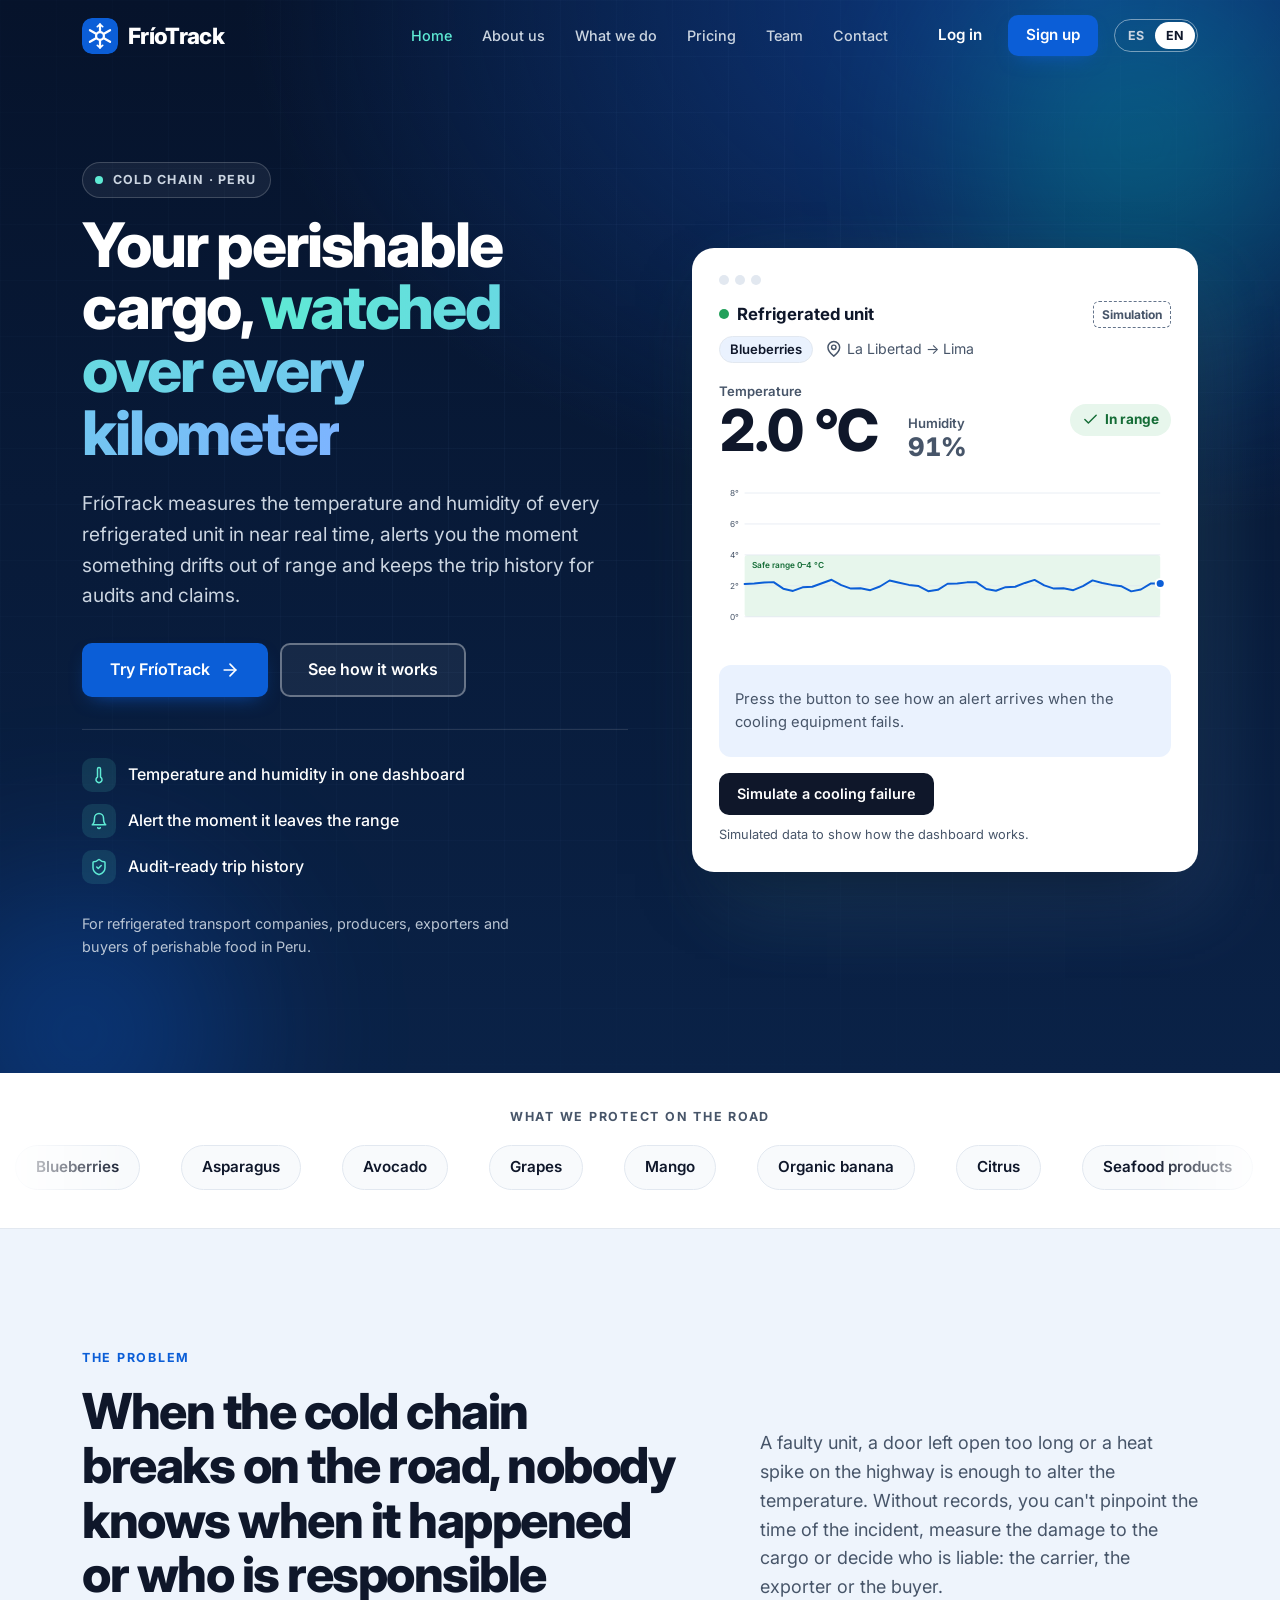
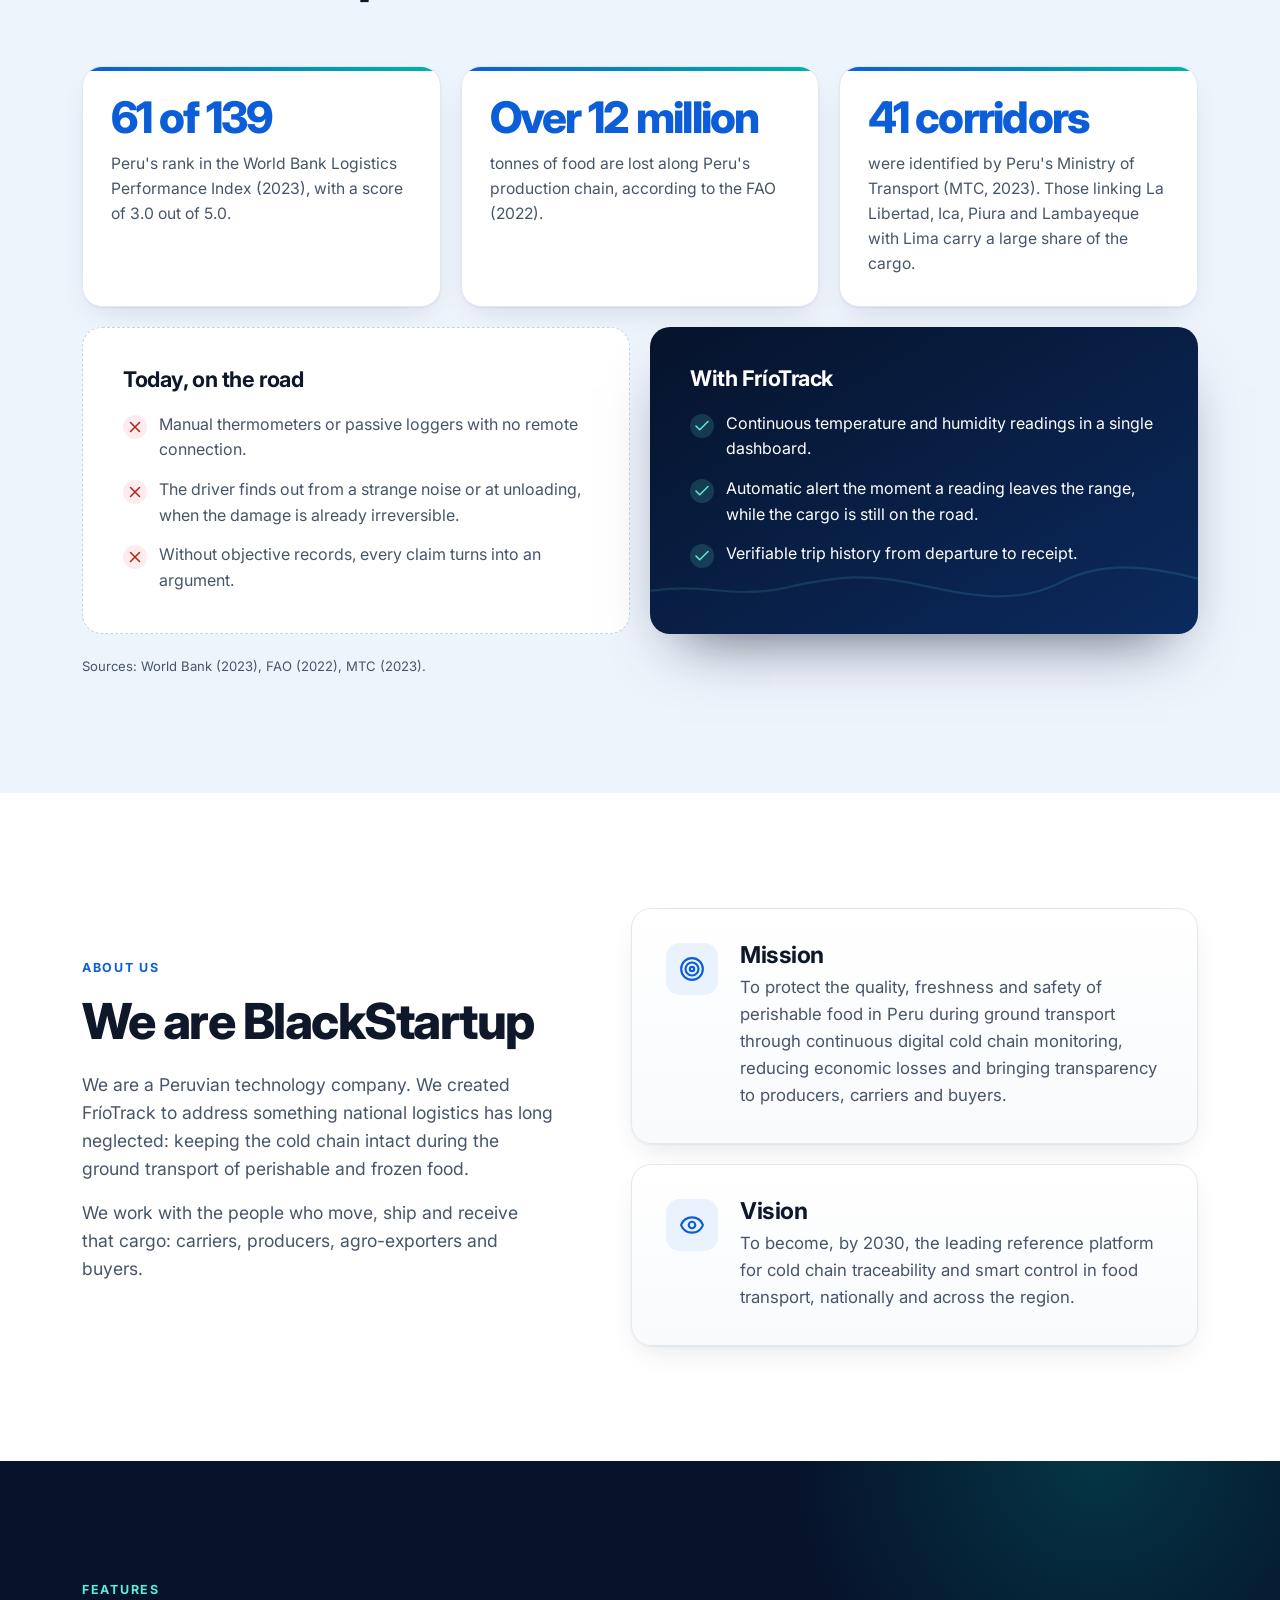
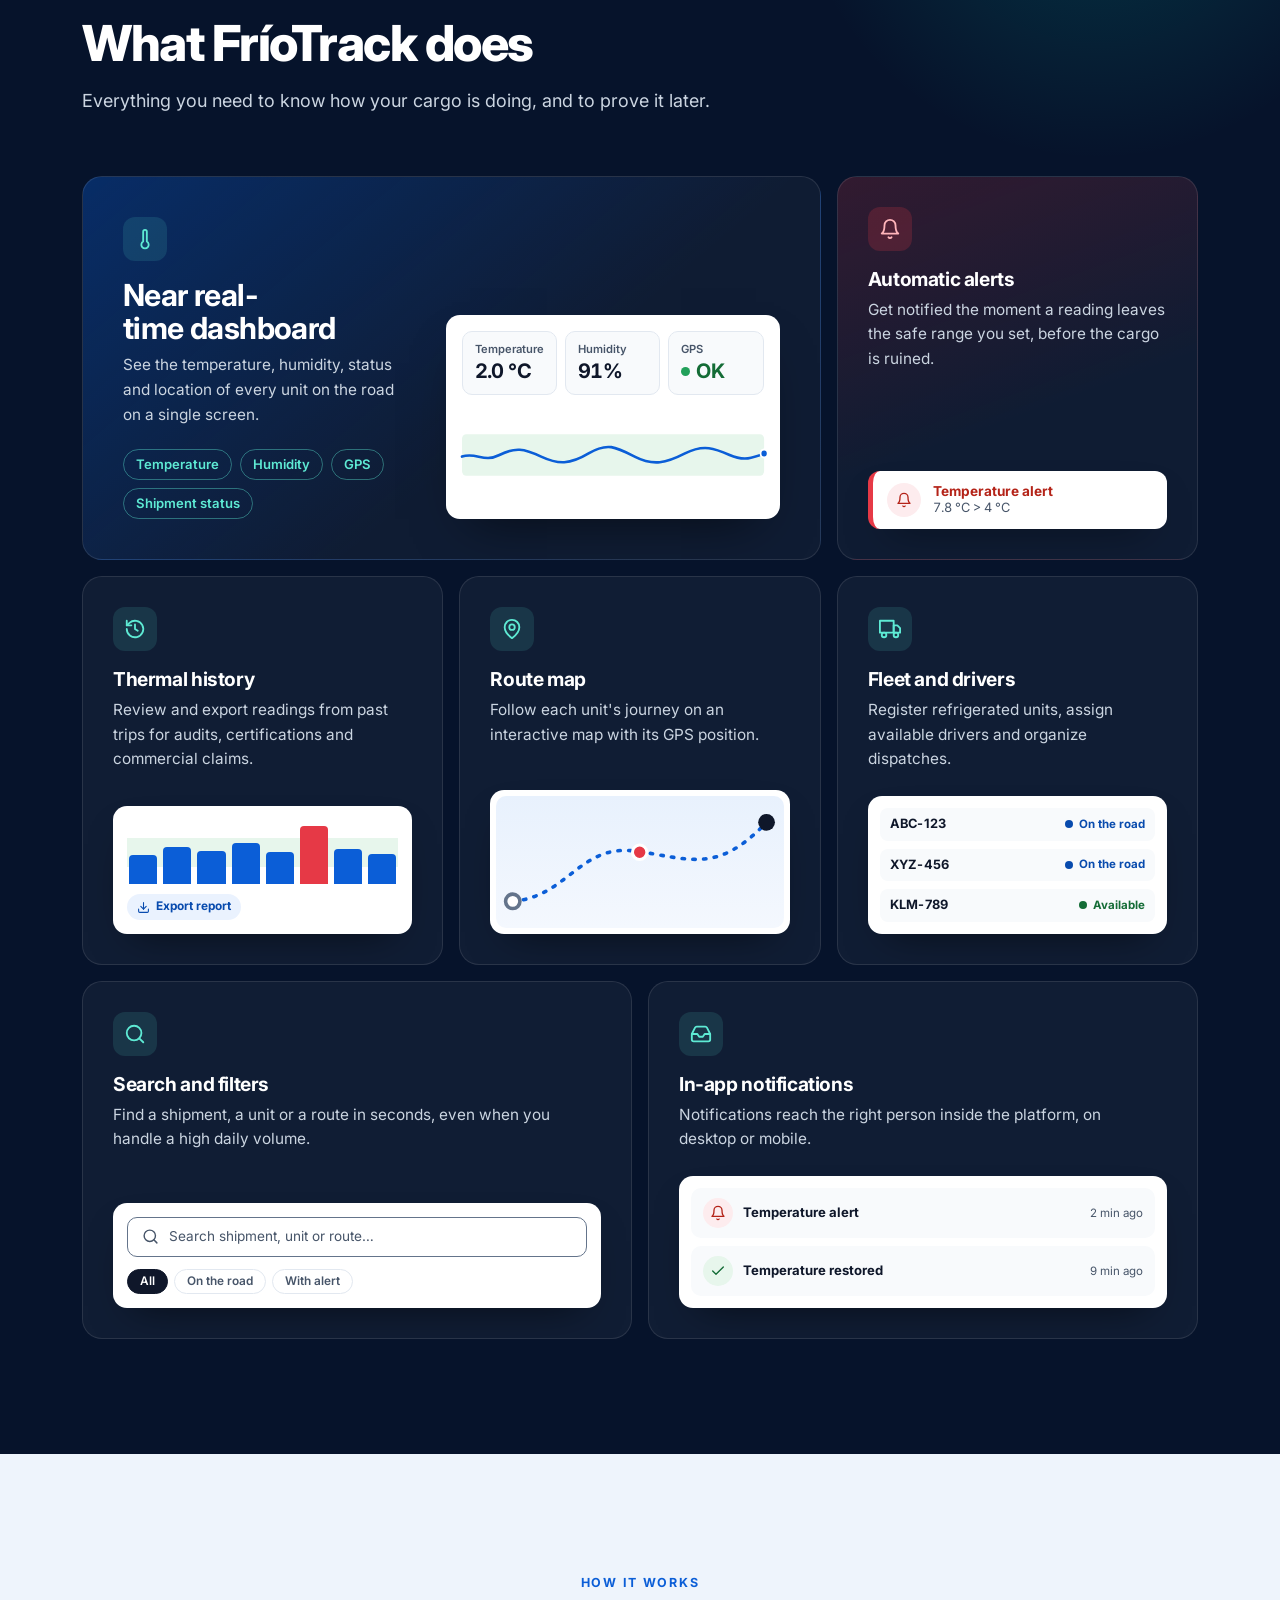
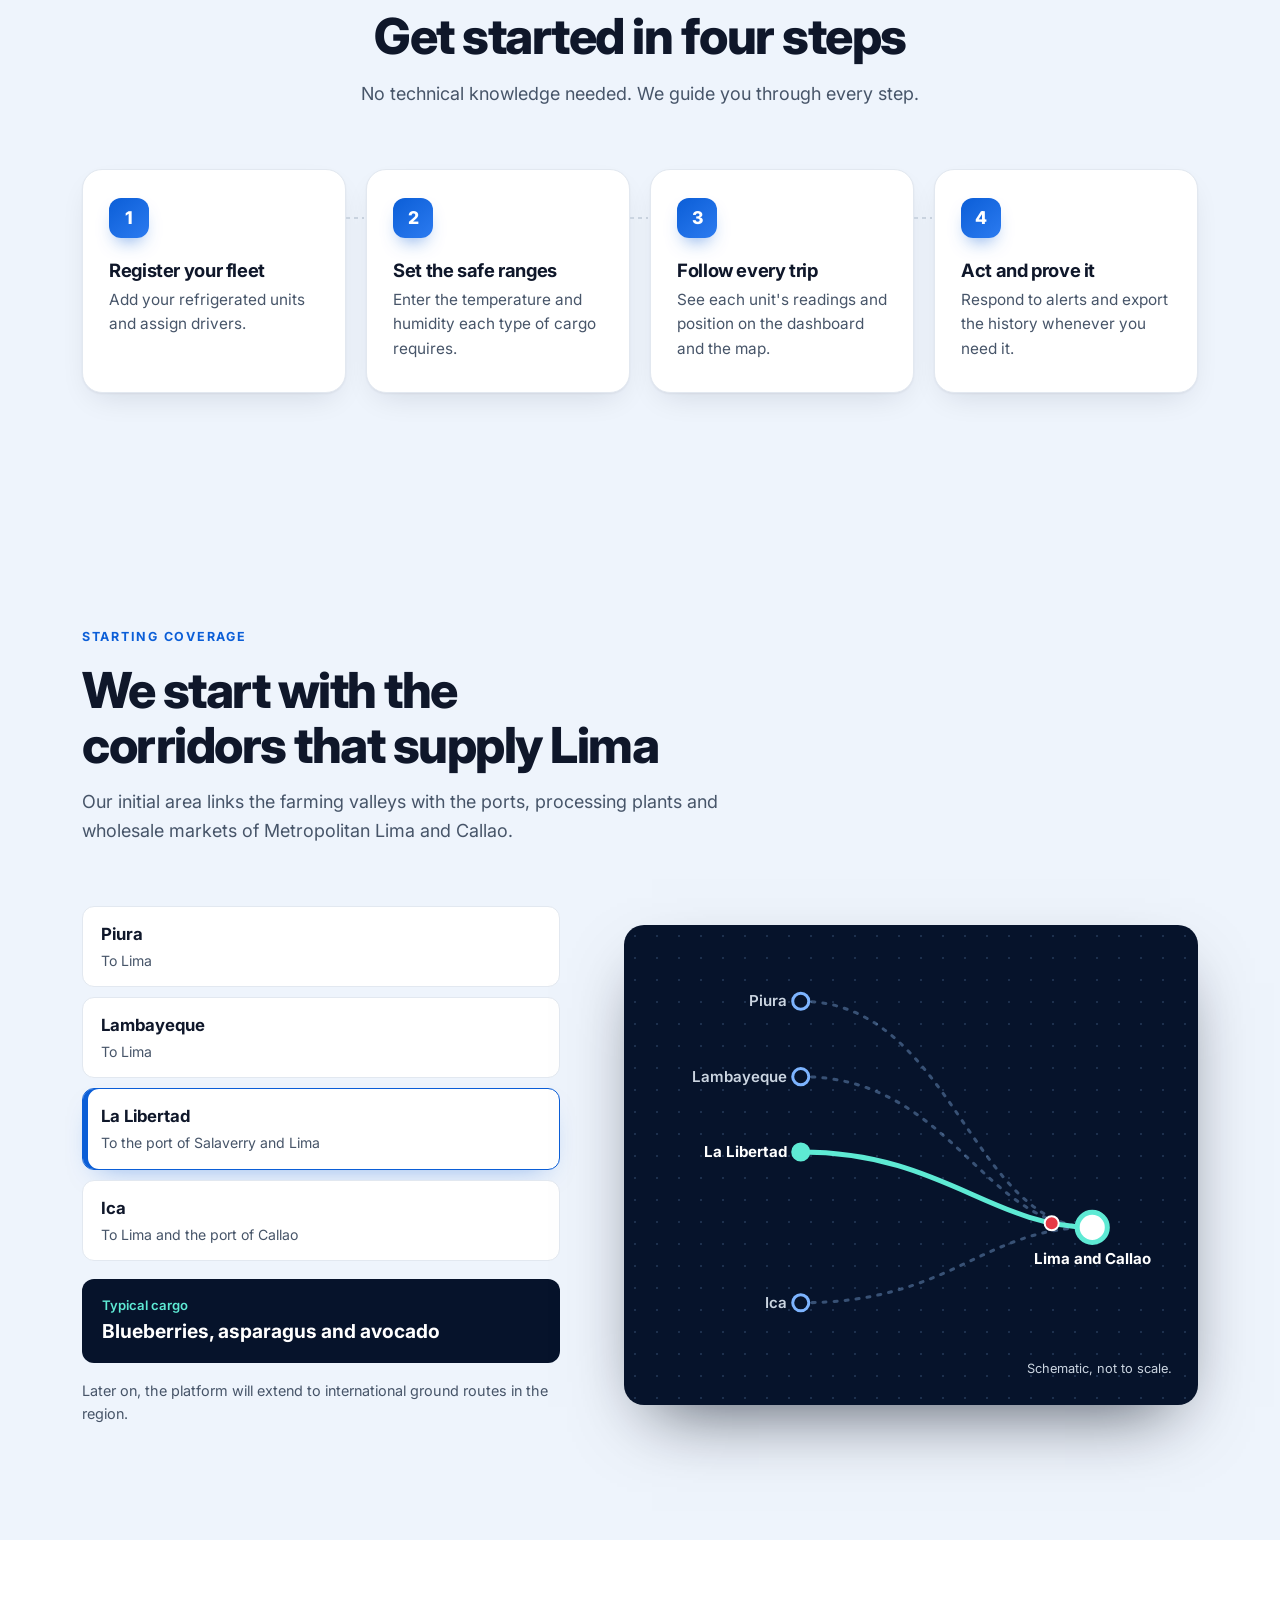
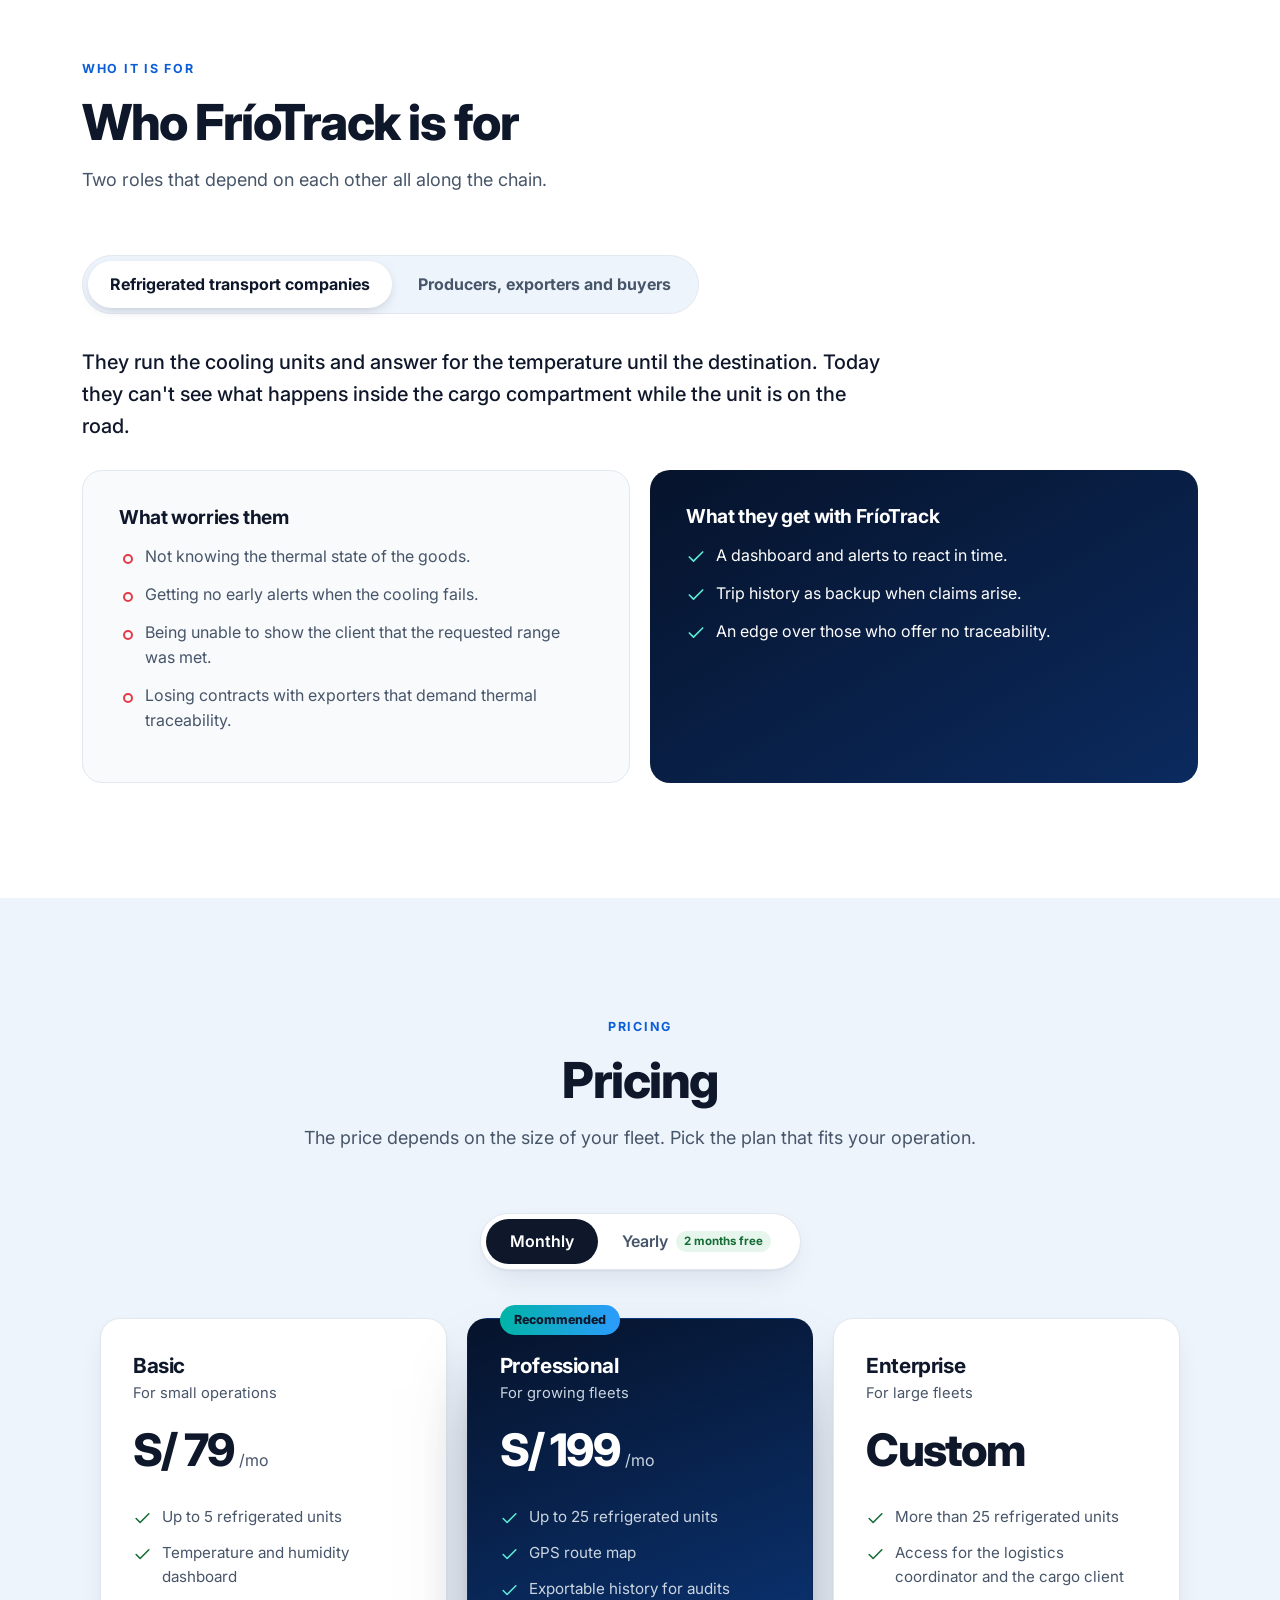
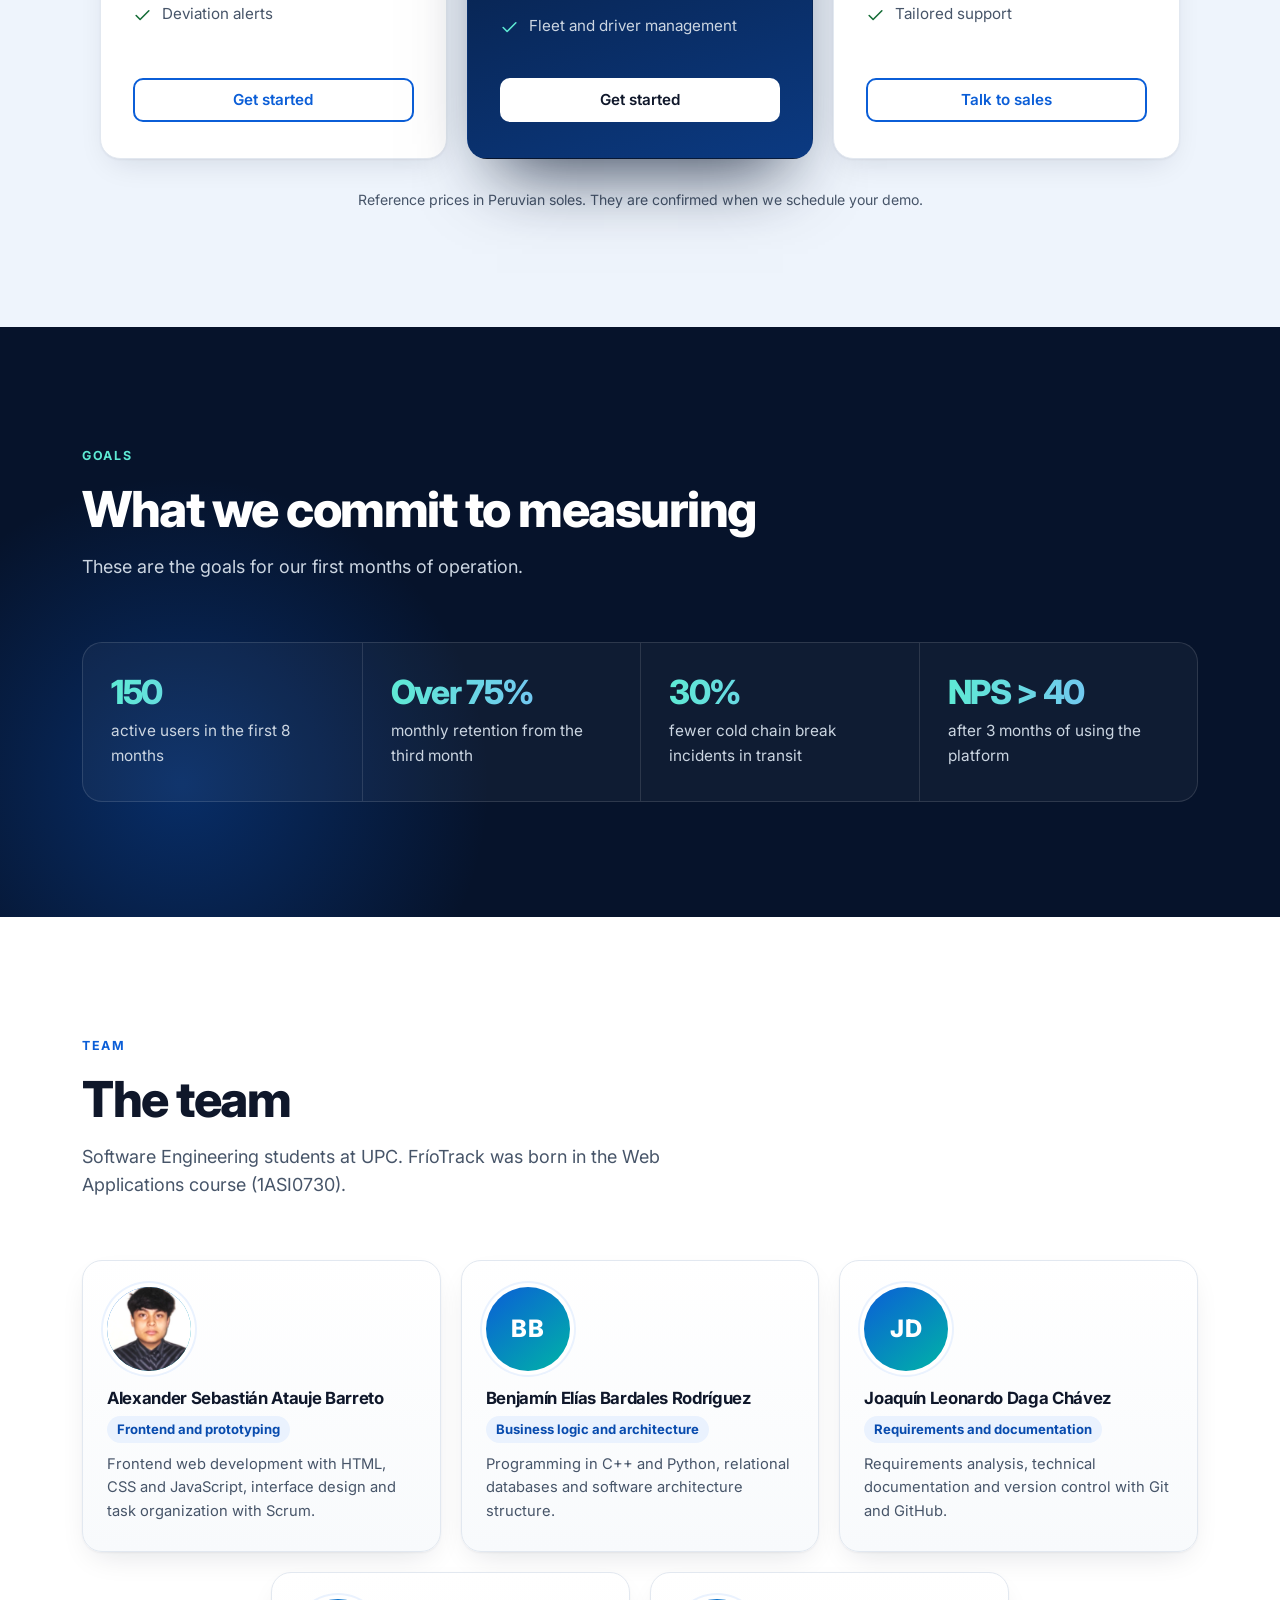
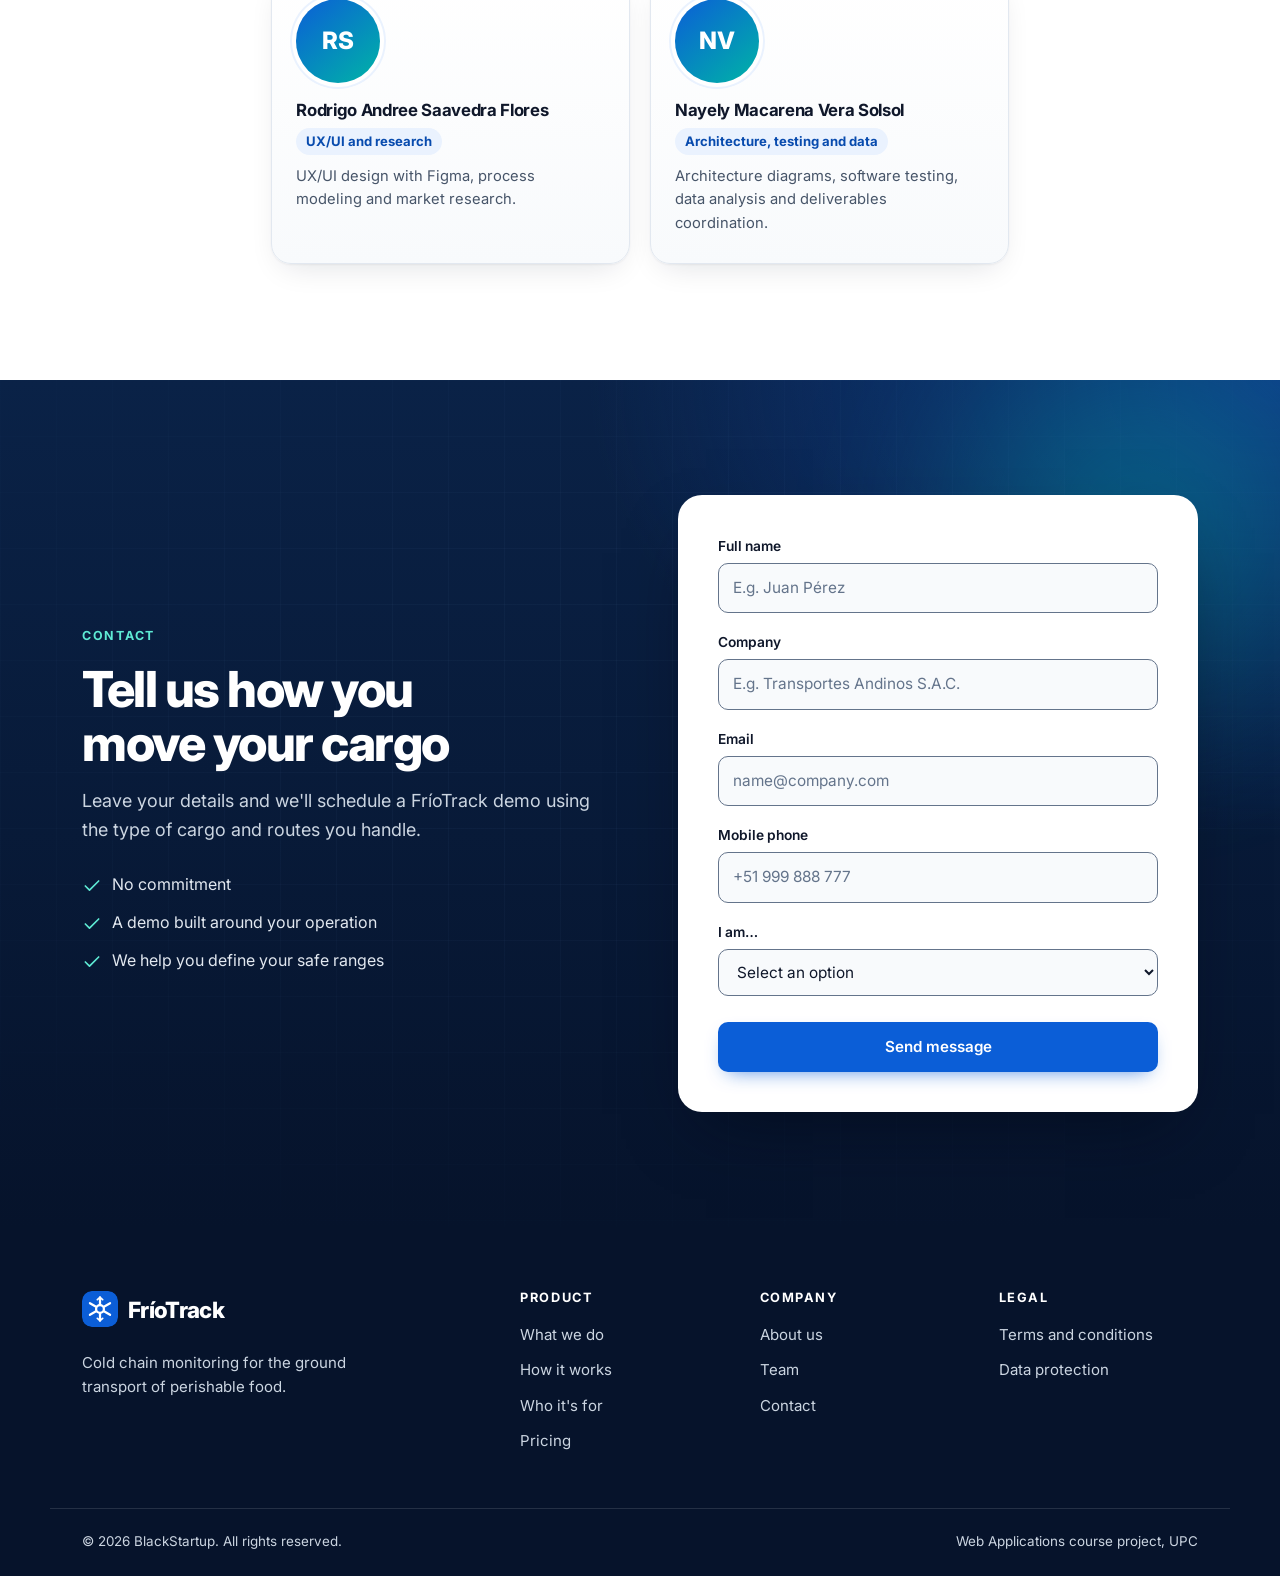
==== commit bf655b20: "feat(landing): rediseñar el marcado con héroe, marquesina, bento de funciones y metas Nueva estructu" ====
--- a/index.html
+++ b/index.html
@@ -8,7 +8,7 @@
     <meta name="keywords" content="cadena de frío, transporte refrigerado, monitoreo de temperatura, trazabilidad, alertas, Perú">
     <meta name="author" content="BlackStartup">
     <meta name="robots" content="index, follow">
-    <meta name="theme-color" content="#0F172A">
+    <meta name="theme-color" content="#06132B">
     <meta property="og:type" content="website">
     <meta property="og:site_name" content="FríoTrack">
     <meta property="og:title" content="FríoTrack | Monitoreo de la cadena de frío en transporte">
@@ -21,8 +21,9 @@
     <link rel="preconnect" href="https://fonts.gstatic.com" crossorigin>
     <link href="https://fonts.googleapis.com/css2?family=Inter:wght@400;500;600;700;800&display=swap" rel="stylesheet">
     <link rel="stylesheet" href="assets/css/styles.css">
+    <script>document.documentElement.classList.add('js');</script>
 </head>
-<body>
+<body class="has-hero">
     <!-- Iconos (sprite SVG reutilizable con <use>) -->
     <svg width="0" height="0" style="position:absolute" aria-hidden="true" focusable="false">
         <defs>
@@ -35,6 +36,13 @@
             <symbol id="i-inbox" viewBox="0 0 24 24"><path d="M22 12h-6l-2 3h-4l-2-3H2"/><path d="M5.5 5.1 2 12v6a2 2 0 0 0 2 2h16a2 2 0 0 0 2-2v-6l-3.5-6.9A2 2 0 0 0 16.7 4H7.3a2 2 0 0 0-1.8 1.1z"/></symbol>
             <symbol id="i-check" viewBox="0 0 24 24"><path d="M20 6 9 17l-5-5"/></symbol>
             <symbol id="i-x" viewBox="0 0 24 24"><path d="M18 6 6 18M6 6l12 12"/></symbol>
+            <symbol id="i-arrow" viewBox="0 0 24 24"><path d="M5 12h14"/><path d="m12 5 7 7-7 7"/></symbol>
+            <symbol id="i-download" viewBox="0 0 24 24"><path d="M12 15V3"/><path d="M21 15v4a2 2 0 0 1-2 2H5a2 2 0 0 1-2-2v-4"/><path d="m7 10 5 5 5-5"/></symbol>
+            <symbol id="i-shield" viewBox="0 0 24 24"><path d="M20 13c0 5-3.5 7.5-7.66 8.95a1 1 0 0 1-.67-.01C7.5 20.5 4 18 4 13V6a1 1 0 0 1 1-1c2 0 4.5-1.2 6.24-2.72a1.17 1.17 0 0 1 1.52 0C14.51 3.81 17 5 19 5a1 1 0 0 1 1 1z"/><path d="m9 12 2 2 4-4"/></symbol>
+            <symbol id="i-target" viewBox="0 0 24 24"><circle cx="12" cy="12" r="10"/><circle cx="12" cy="12" r="6"/><circle cx="12" cy="12" r="2"/></symbol>
+            <symbol id="i-eye" viewBox="0 0 24 24"><path d="M2.06 12.35a1 1 0 0 1 0-.7 10.75 10.75 0 0 1 19.88 0 1 1 0 0 1 0 .7 10.75 10.75 0 0 1-19.88 0"/><circle cx="12" cy="12" r="3"/></symbol>
+            <symbol id="i-activity" viewBox="0 0 24 24"><path d="M22 12h-2.48a2 2 0 0 0-1.93 1.46l-2.35 8.36a.25.25 0 0 1-.48 0L9.24 2.18a.25.25 0 0 0-.48 0l-2.35 8.36A2 2 0 0 1 4.49 12H2"/></symbol>
+            <symbol id="i-snow" viewBox="0 0 24 24"><path d="M2 12h20M12 2v20"/><path d="m20 16-4-4 4-4M4 8l4 4-4 4M16 4l-4 4-4-4M8 20l4-4 4 4"/></symbol>
         </defs>
     </svg>
 
@@ -77,79 +85,105 @@
 
     <main id="main">
         <!-- HERO -->
-        <section id="hero" class="section hero">
+        <section id="hero" class="hero">
+            <div class="hero-bg" aria-hidden="true"><span class="orb orb-a"></span><span class="orb orb-b"></span><span class="frost-grid"></span></div>
             <div class="wrap hero-grid">
                 <div class="hero-copy">
-                    <h1 data-i18n="hero_title">Tu carga perecible, vigilada en cada kilómetro</h1>
+                    <p class="eyebrow eyebrow-live"><span class="live-dot" aria-hidden="true"></span><span data-i18n="hero_eyebrow">Cadena de frío · Perú</span></p>
+                    <h1><span data-i18n="hero_title1">Tu carga perecible,</span> <span class="grad" data-i18n="hero_title2">vigilada en cada kilómetro</span></h1>
                     <p class="lead" data-i18n="hero_sub">FríoTrack mide la temperatura y la humedad de cada unidad refrigerada en tiempo casi real, te avisa apenas algo se sale del rango y guarda el historial del viaje para auditorías y reclamos.</p>
                     <div class="hero-actions">
-                        <button type="button" class="btn btn-primary btn-lg action-register" data-i18n="hero_cta">Probar FríoTrack</button>
-                        <a class="btn btn-outline btn-lg" href="#steps" data-i18n="hero_cta2">Ver cómo funciona</a>
-                    </div>
+                        <button type="button" class="btn btn-primary btn-lg action-register"><span data-i18n="hero_cta">Probar FríoTrack</span><svg class="icon" aria-hidden="true"><use href="#i-arrow"/></svg></button>
+                        <a class="btn btn-glass btn-lg" href="#steps" data-i18n="hero_cta2">Ver cómo funciona</a>
+                    </div>
+                    <ul class="hero-points">
+                        <li><svg class="icon" aria-hidden="true"><use href="#i-thermo"/></svg><span data-i18n="hero_pt1">Temperatura y humedad en un solo panel</span></li>
+                        <li><svg class="icon" aria-hidden="true"><use href="#i-bell"/></svg><span data-i18n="hero_pt2">Alerta apenas sale del rango</span></li>
+                        <li><svg class="icon" aria-hidden="true"><use href="#i-shield"/></svg><span data-i18n="hero_pt3">Historial listo para auditorías</span></li>
+                    </ul>
                     <p class="hero-note" data-i18n="hero_note">Para empresas de transporte refrigerado, productores, exportadores y compradores de alimentos perecibles en el Perú.</p>
                 </div>
 
                 <!-- Panel de simulación: lo construye assets/js/hero-sim.js -->
-                <div class="sim" id="sim" data-state="idle">
-                    <div class="sim-head">
-                        <div>
-                            <p class="sim-unit"><span class="pulse" aria-hidden="true"></span><span data-i18n="sim_unit">Unidad refrigerada</span></p>
-                            <p class="sim-meta">
-                                <span class="chip" data-i18n="sim_cargo">Arándanos</span>
-                                <span class="sim-route"><svg class="icon" aria-hidden="true"><use href="#i-pin"/></svg><span data-i18n="sim_route">La Libertad → Lima</span></span>
-                            </p>
-                        </div>
-                        <span class="sim-badge" data-i18n="sim_badge">Simulación</span>
-                    </div>
-
-                    <div class="sim-readouts">
-                        <div>
-                            <span class="lbl" data-i18n="sim_temp">Temperatura</span>
-                            <strong class="readout" id="simTemp">2,0 °C</strong>
-                        </div>
-                        <div>
-                            <span class="lbl" data-i18n="sim_hum">Humedad</span>
-                            <strong class="readout readout-sm" id="simHum">91 %</strong>
-                        </div>
-                        <div class="sim-status" id="simStatus"></div>
-                    </div>
-
-                    <div class="sim-chart" id="simChart"></div>
-
-                    <div class="sim-alert" id="simAlert" role="status" aria-live="polite"></div>
-
-                    <div class="sim-foot">
-                        <button type="button" class="btn btn-sim" id="simToggle"></button>
-                        <p class="sim-note" data-i18n="sim_note">Datos simulados para mostrar cómo funciona el panel.</p>
-                    </div>
-                </div>
+                <div class="sim-wrap">
+                    <div class="sim" id="sim" data-state="idle">
+                        <div class="sim-bar" aria-hidden="true"><span></span><span></span><span></span></div>
+                        <div class="sim-head">
+                            <div>
+                                <p class="sim-unit"><span class="pulse" aria-hidden="true"></span><span data-i18n="sim_unit">Unidad refrigerada</span></p>
+                                <p class="sim-meta">
+                                    <span class="chip" data-i18n="sim_cargo">Arándanos</span>
+                                    <span class="sim-route"><svg class="icon" aria-hidden="true"><use href="#i-pin"/></svg><span data-i18n="sim_route">La Libertad → Lima</span></span>
+                                </p>
+                            </div>
+                            <span class="sim-badge" data-i18n="sim_badge">Simulación</span>
+                        </div>
+
+                        <div class="sim-readouts">
+                            <div>
+                                <span class="lbl" data-i18n="sim_temp">Temperatura</span>
+                                <strong class="readout" id="simTemp">2,0 °C</strong>
+                            </div>
+                            <div>
+                                <span class="lbl" data-i18n="sim_hum">Humedad</span>
+                                <strong class="readout readout-sm" id="simHum">91 %</strong>
+                            </div>
+                            <div class="sim-status" id="simStatus"></div>
+                        </div>
+
+                        <div class="sim-chart" id="simChart"></div>
+
+                        <div class="sim-alert" id="simAlert" role="status" aria-live="polite"></div>
+
+                        <div class="sim-foot">
+                            <button type="button" class="btn btn-sim" id="simToggle"></button>
+                            <p class="sim-note" data-i18n="sim_note">Datos simulados para mostrar cómo funciona el panel.</p>
+                        </div>
+                    </div>
+                </div>
+            </div>
+        </section>
+
+        <!-- QUÉ CUIDAMOS EN RUTA -->
+        <section class="strip" aria-labelledby="stripTitle">
+            <div class="wrap"><p class="strip-title" id="stripTitle" data-i18n="strip_title">Lo que cuidamos en ruta</p></div>
+            <div class="marquee">
+                <ul class="marquee-track">
+                    <li data-i18n="gd1">Arándanos</li><li data-i18n="gd2">Espárragos</li><li data-i18n="gd3">Palta</li><li data-i18n="gd4">Uva</li><li data-i18n="gd5">Mango</li><li data-i18n="gd6">Banano orgánico</li><li data-i18n="gd7">Cítricos</li><li data-i18n="gd8">Productos hidrobiológicos</li>
+                </ul>
+                <ul class="marquee-track marquee-dup" aria-hidden="true">
+                    <li data-i18n="gd1">Arándanos</li><li data-i18n="gd2">Espárragos</li><li data-i18n="gd3">Palta</li><li data-i18n="gd4">Uva</li><li data-i18n="gd5">Mango</li><li data-i18n="gd6">Banano orgánico</li><li data-i18n="gd7">Cítricos</li><li data-i18n="gd8">Productos hidrobiológicos</li>
+                </ul>
             </div>
         </section>
 
         <!-- PROBLEMA -->
         <section id="problem" class="section problem">
             <div class="wrap">
-                <div class="problem-head">
-                    <h2 data-i18n="prob_title">Cuando el frío se rompe en ruta, nadie sabe cuándo pasó ni de quién es la responsabilidad</h2>
+                <div class="problem-head reveal">
+                    <div>
+                        <p class="eyebrow" data-i18n="eb_problem">El problema</p>
+                        <h2 data-i18n="prob_title">Cuando el frío se rompe en ruta, nadie sabe cuándo pasó ni de quién es la responsabilidad</h2>
+                    </div>
                     <p class="lead" data-i18n="prob_lead">Un desperfecto en la unidad, una puerta abierta de más o un pico de calor en carretera bastan para alterar la temperatura.</p>
                 </div>
 
                 <dl class="facts">
-                    <div class="fact">
+                    <div class="fact reveal">
                         <dt data-i18n="fact1_num">61 de 139</dt>
                         <dd data-i18n="fact1_txt">Puesto del Perú en el Índice de Desempeño Logístico del Banco Mundial (2023).</dd>
                     </div>
-                    <div class="fact">
+                    <div class="fact reveal">
                         <dt data-i18n="fact2_num">Más de 12 millones</dt>
                         <dd data-i18n="fact2_txt">de toneladas de alimentos se pierden a lo largo de la cadena productiva peruana.</dd>
                     </div>
-                    <div class="fact">
+                    <div class="fact reveal">
                         <dt data-i18n="fact3_num">41 corredores</dt>
                         <dd data-i18n="fact3_txt">logísticos identificó el MTC (2023).</dd>
                     </div>
                 </dl>
 
-                <div class="compare">
+                <div class="compare reveal">
                     <div class="compare-col compare-today">
                         <h3 data-i18n="cmp_today_title">Hoy, en ruta</h3>
                         <ul>
@@ -159,6 +193,7 @@
                         </ul>
                     </div>
                     <div class="compare-col compare-ft">
+                        <svg class="compare-art" viewBox="0 0 400 120" aria-hidden="true" preserveAspectRatio="none"><path d="M0 70 C40 60 60 80 100 66 S160 50 200 64 S270 84 300 60 S360 40 400 56" fill="none" stroke="currentColor" stroke-width="2.5"/></svg>
                         <h3 data-i18n="cmp_ft_title">Con FríoTrack</h3>
                         <ul>
                             <li><svg class="icon" aria-hidden="true"><use href="#i-check"/></svg><span data-i18n="cmp_ft_1">Temperatura y humedad en un solo panel.</span></li>
@@ -174,17 +209,20 @@
         <!-- QUIÉNES SOMOS: MISIÓN Y VISIÓN -->
         <section id="about" class="section about">
             <div class="wrap about-grid">
-                <div class="about-copy">
+                <div class="about-copy reveal">
+                    <p class="eyebrow" data-i18n="eb_about">Quiénes somos</p>
                     <h2 data-i18n="about_title">Somos BlackStartup</h2>
                     <p data-i18n="about_p1">Somos una empresa de base tecnológica peruana.</p>
                     <p data-i18n="about_p2">Trabajamos con quienes mueven, despachan y reciben esa carga.</p>
                 </div>
                 <div class="about-statements">
-                    <article class="statement">
+                    <article class="statement reveal">
+                        <span class="statement-icon" aria-hidden="true"><svg class="icon"><use href="#i-target"/></svg></span>
                         <h3 data-i18n="mission_title">Misión</h3>
                         <p data-i18n="mission_desc">Proteger la calidad, la frescura y la inocuidad de los alimentos perecibles.</p>
                     </article>
-                    <article class="statement">
+                    <article class="statement reveal">
+                        <span class="statement-icon" aria-hidden="true"><svg class="icon"><use href="#i-eye"/></svg></span>
                         <h3 data-i18n="vision_title">Visión</h3>
                         <p data-i18n="vision_desc">Ser, hacia 2030, la plataforma líder y referente en trazabilidad.</p>
                     </article>
@@ -195,52 +233,109 @@
         <!-- LO QUE HACEMOS -->
         <section id="features" class="section features">
             <div class="wrap">
-                <div class="section-head">
+                <div class="section-head reveal">
+                    <p class="eyebrow" data-i18n="eb_features">Funciones</p>
                     <h2 data-i18n="feat_title">Lo que hace FríoTrack</h2>
                     <p class="lead" data-i18n="feat_sub">Todo lo que necesitas para saber cómo va tu carga y demostrarlo después.</p>
                 </div>
 
                 <div class="bento">
-                    <article class="tile tile-dash">
-                        <svg class="icon icon-lg" aria-hidden="true"><use href="#i-thermo"/></svg>
-                        <h3 data-i18n="f1_title">Panel en tiempo casi real</h3>
-                        <p data-i18n="f1_desc">Ve en una sola pantalla la temperatura, la humedad, el estado y la ubicación de cada unidad.</p>
-                        <ul class="tags">
-                            <li data-i18n="f1_tag1">Temperatura</li>
-                            <li data-i18n="f1_tag2">Humedad</li>
-                            <li data-i18n="f1_tag3">GPS</li>
-                            <li data-i18n="f1_tag4">Estado del envío</li>
-                        </ul>
-                    </article>
-                    <article class="tile tile-alert">
-                        <svg class="icon icon-lg" aria-hidden="true"><use href="#i-bell"/></svg>
+                    <!-- Panel -->
+                    <article class="tile tile-dash reveal">
+                        <div class="tile-copy">
+                            <span class="tile-icon"><svg class="icon" aria-hidden="true"><use href="#i-thermo"/></svg></span>
+                            <h3 data-i18n="f1_title">Panel en tiempo casi real</h3>
+                            <p data-i18n="f1_desc">Ve en una sola pantalla la temperatura, la humedad, el estado y la ubicación de cada unidad.</p>
+                            <ul class="tags">
+                                <li data-i18n="f1_tag1">Temperatura</li>
+                                <li data-i18n="f1_tag2">Humedad</li>
+                                <li data-i18n="f1_tag3">GPS</li>
+                                <li data-i18n="f1_tag4">Estado del envío</li>
+                            </ul>
+                        </div>
+                        <div class="viz viz-dash" aria-hidden="true">
+                            <div class="vd-kpis">
+                                <div><span data-i18n="sim_temp">Temperatura</span><b data-i18n="viz_temp_val">2.0 °C</b></div>
+                                <div><span data-i18n="sim_hum">Humedad</span><b data-i18n="viz_hum_val">91 %</b></div>
+                                <div class="vd-ok"><span data-i18n="f1_tag3">GPS</span><b><i></i> OK</b></div>
+                            </div>
+                            <svg class="vd-chart" viewBox="0 0 420 120" preserveAspectRatio="none">
+                                <rect x="0" y="34" width="420" height="52" rx="6" class="vd-band"/>
+                                <path d="M0 62 C20 56 30 70 52 60 S86 52 110 62 S150 72 176 58 S214 50 240 62 S284 70 310 58 S352 52 372 60 S404 64 420 58" class="vd-line"/>
+                                <circle cx="420" cy="58" r="5" class="vd-dot"/>
+                            </svg>
+                        </div>
+                    </article>
+
+                    <!-- Alertas -->
+                    <article class="tile tile-alert reveal">
+                        <span class="tile-icon"><svg class="icon" aria-hidden="true"><use href="#i-bell"/></svg></span>
                         <h3 data-i18n="f2_title">Alertas automáticas</h3>
                         <p data-i18n="f2_desc">Recibe un aviso apenas una lectura sale del rango seguro.</p>
-                    </article>
-                    <article class="tile tile-third">
-                        <svg class="icon icon-lg" aria-hidden="true"><use href="#i-history"/></svg>
+                        <div class="viz viz-alert" aria-hidden="true">
+                            <span class="va-bell"><svg class="icon"><use href="#i-bell"/></svg></span>
+                            <div><b data-i18n="sim_alert_title">Alerta de temperatura</b><span data-i18n="viz_alert_val">7.8 °C &gt; 4 °C</span></div>
+                        </div>
+                    </article>
+
+                    <!-- Historial -->
+                    <article class="tile tile-third reveal">
+                        <span class="tile-icon"><svg class="icon" aria-hidden="true"><use href="#i-history"/></svg></span>
                         <h3 data-i18n="f3_title">Historial térmico</h3>
                         <p data-i18n="f3_desc">Consulta y exporta las lecturas de viajes anteriores.</p>
-                    </article>
-                    <article class="tile tile-third">
-                        <svg class="icon icon-lg" aria-hidden="true"><use href="#i-pin"/></svg>
+                        <div class="viz viz-history" aria-hidden="true">
+                            <div class="vh-bars"><i style="--h:46%"></i><i style="--h:58%"></i><i style="--h:52%"></i><i style="--h:64%"></i><i style="--h:50%"></i><i class="hot" style="--h:92%"></i><i style="--h:56%"></i><i style="--h:48%"></i></div>
+                            <span class="vh-chip"><svg class="icon"><use href="#i-download"/></svg><span data-i18n="viz_export">Exportar informe</span></span>
+                        </div>
+                    </article>
+
+                    <!-- Mapa -->
+                    <article class="tile tile-third reveal">
+                        <span class="tile-icon"><svg class="icon" aria-hidden="true"><use href="#i-pin"/></svg></span>
                         <h3 data-i18n="f4_title">Mapa de rutas</h3>
                         <p data-i18n="f4_desc">Sigue el recorrido de cada unidad sobre un mapa interactivo.</p>
-                    </article>
-                    <article class="tile tile-third">
-                        <svg class="icon icon-lg" aria-hidden="true"><use href="#i-truck"/></svg>
+                        <div class="viz viz-map" aria-hidden="true">
+                            <svg viewBox="0 0 240 110" preserveAspectRatio="xMidYMid slice">
+                                <path d="M14 88 C60 84 70 40 116 46 S184 66 226 22" class="vm-route"/>
+                                <circle cx="14" cy="88" r="6" class="vm-a"/>
+                                <circle cx="226" cy="22" r="7" class="vm-b"/>
+                                <circle cx="120" cy="47" r="6" class="vm-truck"/>
+                            </svg>
+                        </div>
+                    </article>
+
+                    <!-- Flota -->
+                    <article class="tile tile-third reveal">
+                        <span class="tile-icon"><svg class="icon" aria-hidden="true"><use href="#i-truck"/></svg></span>
                         <h3 data-i18n="f5_title">Flota y conductores</h3>
                         <p data-i18n="f5_desc">Registra unidades, asigna conductores y organiza los despachos.</p>
-                    </article>
-                    <article class="tile tile-half">
-                        <svg class="icon icon-lg" aria-hidden="true"><use href="#i-search"/></svg>
+                        <ul class="viz viz-fleet" aria-hidden="true">
+                            <li><b>ABC-123</b><span class="st st-go" data-i18n="viz_enroute">En ruta</span></li>
+                            <li><b>XYZ-456</b><span class="st st-go" data-i18n="viz_enroute">En ruta</span></li>
+                            <li><b>KLM-789</b><span class="st st-free" data-i18n="viz_available">Disponible</span></li>
+                        </ul>
+                    </article>
+
+                    <!-- Búsqueda -->
+                    <article class="tile tile-half reveal">
+                        <span class="tile-icon"><svg class="icon" aria-hidden="true"><use href="#i-search"/></svg></span>
                         <h3 data-i18n="f6_title">Búsqueda y filtros</h3>
                         <p data-i18n="f6_desc">Encuentra un envío, una unidad o una ruta en segundos.</p>
-                    </article>
-                    <article class="tile tile-half">
-                        <svg class="icon icon-lg" aria-hidden="true"><use href="#i-inbox"/></svg>
+                        <div class="viz viz-search" aria-hidden="true">
+                            <div class="vs-input"><svg class="icon"><use href="#i-search"/></svg><span data-i18n="viz_search">Buscar envío, unidad o ruta…</span></div>
+                            <div class="vs-chips"><span class="on" data-i18n="viz_all">Todos</span><span data-i18n="viz_enroute">En ruta</span><span data-i18n="viz_alerts">Con alerta</span></div>
+                        </div>
+                    </article>
+
+                    <!-- Avisos -->
+                    <article class="tile tile-half reveal">
+                        <span class="tile-icon"><svg class="icon" aria-hidden="true"><use href="#i-inbox"/></svg></span>
                         <h3 data-i18n="f7_title">Avisos dentro de la aplicación</h3>
                         <p data-i18n="f7_desc">Las notificaciones llegan a quien corresponde.</p>
+                        <ul class="viz viz-notif" aria-hidden="true">
+                            <li class="bad"><svg class="icon"><use href="#i-bell"/></svg><b data-i18n="sim_alert_title">Alerta de temperatura</b><span data-i18n="viz_ago">hace 2 min</span></li>
+                            <li class="ok"><svg class="icon"><use href="#i-check"/></svg><b data-i18n="sim_recovered_title">Temperatura restablecida</b><span data-i18n="viz_ago2">hace 9 min</span></li>
+                        </ul>
                     </article>
                 </div>
             </div>
@@ -249,27 +344,28 @@
         <!-- CÓMO FUNCIONA -->
         <section id="steps" class="section steps">
             <div class="wrap">
-                <div class="section-head">
+                <div class="section-head center reveal">
+                    <p class="eyebrow" data-i18n="eb_steps">Cómo funciona</p>
                     <h2 data-i18n="steps_title">Empieza en cuatro pasos</h2>
                     <p class="lead" data-i18n="steps_sub">No necesitas conocimientos técnicos. Te acompañamos en cada paso.</p>
                 </div>
                 <ol class="step-list">
-                    <li>
+                    <li class="reveal">
                         <span class="step-num" aria-hidden="true">1</span>
                         <h3 data-i18n="s1_title">Registra tu flota</h3>
                         <p data-i18n="s1_desc">Da de alta tus unidades refrigeradas y asigna a los conductores.</p>
                     </li>
-                    <li>
+                    <li class="reveal">
                         <span class="step-num" aria-hidden="true">2</span>
                         <h3 data-i18n="s2_title">Define los rangos seguros</h3>
                         <p data-i18n="s2_desc">Indica la temperatura y la humedad que exige cada tipo de carga.</p>
                     </li>
-                    <li>
+                    <li class="reveal">
                         <span class="step-num" aria-hidden="true">3</span>
                         <h3 data-i18n="s3_title">Sigue cada viaje</h3>
                         <p data-i18n="s3_desc">Mira las lecturas y la posición de cada unidad en el panel y en el mapa.</p>
                     </li>
-                    <li>
+                    <li class="reveal">
                         <span class="step-num" aria-hidden="true">4</span>
                         <h3 data-i18n="s4_title">Actúa y demuestra</h3>
                         <p data-i18n="s4_desc">Responde a las alertas y exporta el historial cuando lo necesites.</p>
@@ -281,12 +377,13 @@
         <!-- CORREDORES -->
         <section id="corridors" class="section corridors">
             <div class="wrap">
-                <div class="section-head">
+                <div class="section-head reveal">
+                    <p class="eyebrow" data-i18n="eb_corridors">Cobertura inicial</p>
                     <h2 data-i18n="cor_title">Empezamos por los corredores que abastecen Lima</h2>
                     <p class="lead" data-i18n="cor_sub">Nuestra zona inicial une los valles agrícolas con los puertos y los centros de abasto de Lima.</p>
                 </div>
 
-                <div class="corridor-grid">
+                <div class="corridor-grid reveal">
                     <div class="corridor-side">
                         <div class="corridor-list" role="group" data-i18n-aria="cor_aria" aria-label="Corredores logísticos">
                             <button type="button" class="corridor-btn" data-route="piu" aria-pressed="false">
@@ -340,7 +437,8 @@
         <!-- PARA QUIÉN -->
         <section id="segments" class="section segments">
             <div class="wrap">
-                <div class="section-head">
+                <div class="section-head reveal">
+                    <p class="eyebrow" data-i18n="eb_segments">Para quién</p>
                     <h2 data-i18n="seg_title">Para quién es FríoTrack</h2>
                     <p class="lead" data-i18n="seg_sub">Dos roles que dependen uno del otro a lo largo de la cadena.</p>
                 </div>
@@ -353,7 +451,7 @@
                 <div class="tab-panel" role="tabpanel" id="panel-seg1" aria-labelledby="tab-seg1" tabindex="0">
                     <p class="lead" data-i18n="seg1_lead">Operan las unidades de frío y responden por la temperatura hasta el destino.</p>
                     <div class="seg-cols">
-                        <div>
+                        <div class="pains">
                             <h3 data-i18n="seg1_pains_title">Lo que les preocupa</h3>
                             <ul class="plain">
                                 <li data-i18n="seg1_p1">No saber en qué estado térmico va la mercadería.</li>
@@ -376,7 +474,7 @@
                 <div class="tab-panel" role="tabpanel" id="panel-seg2" aria-labelledby="tab-seg2" tabindex="0" hidden>
                     <p class="lead" data-i18n="seg2_lead">Despachan o reciben alimentos cuya calidad depende de una cadena de frío sin cortes.</p>
                     <div class="seg-cols">
-                        <div>
+                        <div class="pains">
                             <h3 data-i18n="seg2_pains_title">Lo que les preocupa</h3>
                             <ul class="plain">
                                 <li data-i18n="seg2_p1">No saber si el rango térmico se mantuvo.</li>
@@ -402,7 +500,8 @@
         <!-- PLANES -->
         <section id="pricing" class="section pricing">
             <div class="wrap">
-                <div class="section-head center">
+                <div class="section-head center reveal">
+                    <p class="eyebrow" data-i18n="eb_pricing">Planes</p>
                     <h2 data-i18n="prc_title">Planes</h2>
                     <p class="lead" data-i18n="prc_sub">El precio depende del tamaño de tu flota.</p>
                 </div>
@@ -416,7 +515,7 @@
                 </div>
 
                 <div class="plans">
-                    <article class="plan" data-plan="basic">
+                    <article class="plan reveal" data-plan="basic">
                         <h3 data-i18n="plan_basic">Básico</h3>
                         <p class="plan-desc" data-i18n="plan_basic_desc">Para operaciones pequeñas</p>
                         <p class="price"><strong data-price></strong> <span data-price-unit></span></p>
@@ -428,7 +527,7 @@
                         <button type="button" class="btn btn-outline action-register" data-i18n="plan_cta">Empezar</button>
                     </article>
 
-                    <article class="plan plan-featured" data-plan="pro">
+                    <article class="plan plan-featured reveal" data-plan="pro">
                         <span class="plan-badge" data-i18n="plan_badge">Recomendado</span>
                         <h3 data-i18n="plan_pro">Profesional</h3>
                         <p class="plan-desc" data-i18n="plan_pro_desc">Para flotas en crecimiento</p>
@@ -442,13 +541,13 @@
                         <button type="button" class="btn btn-light action-register" data-i18n="plan_cta">Empezar</button>
                     </article>
 
-                    <article class="plan" data-plan="ent">
+                    <article class="plan reveal" data-plan="ent">
                         <h3 data-i18n="plan_ent">Empresarial</h3>
                         <p class="plan-desc" data-i18n="plan_ent_desc">Para flotas grandes</p>
                         <p class="price"><strong data-i18n="plan_ent_price">A medida</strong></p>
                         <ul class="checks">
                             <li><svg class="icon" aria-hidden="true"><use href="#i-check"/></svg><span data-i18n="plan_ent_1">Más de 25 unidades refrigeradas</span></li>
-                            <li><svg class="icon" aria-hidden="true"><use href="#i-check"/></svg><span data-i18n="plan_ent_2">Acceso para transportista, exportador y comprador</span></li>
+                            <li><svg class="icon" aria-hidden="true"><use href="#i-check"/></svg><span data-i18n="plan_ent_2">Acceso para el coordinador logístico y el cliente de carga</span></li>
                             <li><svg class="icon" aria-hidden="true"><use href="#i-check"/></svg><span data-i18n="plan_ent_3">Acompañamiento a medida</span></li>
                         </ul>
                         <a class="btn btn-outline" href="#contact" data-i18n="plan_cta_ent">Hablar con ventas</a>
@@ -461,15 +560,16 @@
         <!-- METAS -->
         <section id="goals" class="section goals">
             <div class="wrap">
-                <div class="section-head">
+                <div class="section-head reveal">
+                    <p class="eyebrow" data-i18n="eb_goals">Metas</p>
                     <h2 data-i18n="goals_title">Lo que nos comprometemos a medir</h2>
                     <p class="lead" data-i18n="goals_sub">Estas son las metas de nuestros primeros meses de operación.</p>
                 </div>
                 <dl class="goal-list">
-                    <div><dt data-i18n="goal1_num">150</dt><dd data-i18n="goal1_txt">usuarios activos en los primeros 8 meses</dd></div>
-                    <div><dt data-i18n="goal2_num">Más de 75 %</dt><dd data-i18n="goal2_txt">de retención mensual desde el tercer mes</dd></div>
-                    <div><dt data-i18n="goal3_num">30 %</dt><dd data-i18n="goal3_txt">menos incidentes de ruptura de la cadena de frío en tránsito</dd></div>
-                    <div><dt data-i18n="goal4_num">NPS &gt; 40</dt><dd data-i18n="goal4_txt">después de 3 meses de uso de la plataforma</dd></div>
+                    <div class="reveal"><dt data-i18n="goal1_num">150</dt><dd data-i18n="goal1_txt">usuarios activos en los primeros 8 meses</dd></div>
+                    <div class="reveal"><dt data-i18n="goal2_num">Más de 75 %</dt><dd data-i18n="goal2_txt">de retención mensual desde el tercer mes</dd></div>
+                    <div class="reveal"><dt data-i18n="goal3_num">30 %</dt><dd data-i18n="goal3_txt">menos incidentes de ruptura de la cadena de frío en tránsito</dd></div>
+                    <div class="reveal"><dt data-i18n="goal4_num">NPS &gt; 40</dt><dd data-i18n="goal4_txt">después de 3 meses de uso de la plataforma</dd></div>
                 </dl>
             </div>
         </section>
@@ -477,36 +577,37 @@
         <!-- EQUIPO -->
         <section id="team" class="section team">
             <div class="wrap">
-                <div class="section-head">
+                <div class="section-head reveal">
+                    <p class="eyebrow" data-i18n="eb_team">Equipo</p>
                     <h2 data-i18n="team_title">El equipo</h2>
                     <p class="lead" data-i18n="team_sub">Estudiantes de Ingeniería de Software de la UPC.</p>
                 </div>
                 <ul class="team-grid">
-                    <li class="member">
+                    <li class="member reveal">
                         <div class="avatar"><span aria-hidden="true">AA</span><img src="assets/images/team/u20241f246.png" alt="" loading="lazy" onerror="this.remove()"></div>
                         <h3>Alexander Sebastián Atauje Barreto</h3>
                         <p class="role" data-i18n="team1_role">Frontend y prototipado</p>
                         <p data-i18n="team1_desc">Desarrollo web frontend.</p>
                     </li>
-                    <li class="member">
+                    <li class="member reveal">
                         <div class="avatar"><span aria-hidden="true">BB</span><img src="assets/images/team/u202421137.png" alt="" loading="lazy" onerror="this.remove()"></div>
                         <h3>Benjamín Elías Bardales Rodríguez</h3>
                         <p class="role" data-i18n="team2_role">Lógica de negocio y arquitectura</p>
                         <p data-i18n="team2_desc">Programación y bases de datos.</p>
                     </li>
-                    <li class="member">
+                    <li class="member reveal">
                         <div class="avatar"><span aria-hidden="true">JD</span><img src="assets/images/team/u202219829.png" alt="" loading="lazy" onerror="this.remove()"></div>
                         <h3>Joaquín Leonardo Daga Chávez</h3>
                         <p class="role" data-i18n="team3_role">Requisitos y documentación</p>
                         <p data-i18n="team3_desc">Análisis de requisitos.</p>
                     </li>
-                    <li class="member">
+                    <li class="member reveal">
                         <div class="avatar"><span aria-hidden="true">RS</span><img src="assets/images/team/u20241D811.png" alt="" loading="lazy" onerror="this.remove()"></div>
                         <h3>Rodrigo Andree Saavedra Flores</h3>
                         <p class="role" data-i18n="team4_role">UX/UI e investigación</p>
                         <p data-i18n="team4_desc">Diseño UX/UI con Figma.</p>
                     </li>
-                    <li class="member">
+                    <li class="member reveal">
                         <div class="avatar"><span aria-hidden="true">NV</span><img src="assets/images/team/u20231H17.png" alt="" loading="lazy" onerror="this.remove()"></div>
                         <h3>Nayely Macarena Vera Solsol</h3>
                         <p class="role" data-i18n="team5_role">Arquitectura, pruebas y datos</p>
@@ -518,8 +619,10 @@
 
         <!-- CONTACTO -->
         <section id="contact" class="section contact">
+            <div class="contact-bg" aria-hidden="true"><span class="orb orb-a"></span><span class="frost-grid"></span></div>
             <div class="wrap contact-grid">
-                <div class="contact-copy">
+                <div class="contact-copy reveal">
+                    <p class="eyebrow" data-i18n="eb_contact">Contacto</p>
                     <h2 data-i18n="ct_title">Cuéntanos cómo mueves tu carga</h2>
                     <p class="lead" data-i18n="ct_lead">Deja tus datos y coordinamos una demostración de FríoTrack.</p>
                     <ul class="checks checks-light">
@@ -529,7 +632,7 @@
                     </ul>
                 </div>
 
-                <div class="form-card">
+                <div class="form-card reveal">
                     <form id="contactForm" novalidate>
                         <div class="field">
                             <label for="ctName" data-i18n="f_name">Nombres y apellidos</label>
@@ -650,5 +753,6 @@
     <script src="assets/js/i18n.js"></script>
     <script src="assets/js/hero-sim.js"></script>
     <script src="assets/js/app.js"></script>
+    <script src="assets/js/ui.js"></script>
 </body>
 </html>
--- a/assets/css/styles.css
+++ b/assets/css/styles.css
@@ -1,98 +1,102 @@
 /* ==========================================================================
-   FríoTrack — hoja de estilos
-   Tokens de diseño primero; luego base, componentes y secciones.
+   FríoTrack — hoja de estilos (rediseño)
+   Los tokens de color, tipografía y radios siguen la guía de estilo del
+   Capítulo IV (sección 4.1); aquí se combinan en un sistema "frío": fondos
+   de noche polar, superficies de hielo y acentos azul / teal.
+   Orden: tokens · base · botones · cabecera · secciones · responsive.
    ========================================================================== */
 
 :root {
-    /* Color: mismos tokens que la guía de estilo (Capítulo IV, sección 4.1) */
-    --ink: #0F172A;          /* texto y secciones oscuras */
-    --ink-2: #1E293B;        /* superficie sobre fondo oscuro */
-    --frost: #F8FAFC;        /* fondo general alterno */
-    --tint: #EAF2FE;         /* selección, avisos informativos */
+    /* Color (guía 4.1) */
+    --ink: #0F172A;          /* texto y superficies oscuras */
+    --ink-2: #1E293B;
+    --night: #06132B;        /* fondo de héroe y secciones oscuras */
+    --night-2: #0A2247;
+    --frost: #F8FAFC;
+    --ice: #EEF4FC;          /* fondo alterno "hielo" */
+    --tint: #EAF2FE;
     --paper: #FFFFFF;
     --glacier: #0B5ED7;      /* acción principal (Primary Blue) */
     --glacier-dark: #084BAE;
-    --glacier-soft: #00B4A6; /* acento (Cold Teal) sobre fondo oscuro */
-    --mist: #E2E8F0;         /* divisores y bordes decorativos */
-    --mist-strong: #64748B;  /* borde de controles: 4,76 : 1 sobre blanco (WCAG 1.4.11) */
-    --slate: #64748B;        /* texto secundario */
-    --slate-dark: #475569;   /* texto secundario sobre tintes */
-    --alert: #B42318;        /* texto crítico */
-    --alert-fill: #E63946;   /* relleno crítico */
+    --glacier-soft: #00B4A6; /* acento (Cold Teal) */
+    --aqua: #5EEAD4;         /* teal claro para texto sobre fondo oscuro */
+    --sky: #7DB4FF;          /* azul claro para texto sobre fondo oscuro */
+    --mist: #E2E8F0;
+    --mist-strong: #64748B;
+    --slate: #64748B;
+    --slate-dark: #475569;
+    --alert: #B42318;
+    --alert-fill: #E63946;
     --alert-tint: #FDECEE;
     --ok: #146C36;
+    --ok-fill: #22A05A;
     --ok-tint: #E7F6EC;
-    --on-dark: #CBD5E1;      /* texto secundario sobre fondo oscuro */
-    --line: #CBD5E1;         /* trazos decorativos (rutas, viñetas) */
+    --on-dark: #CBD5E1;
+    --line: #CBD5E1;
 
     /* Tipografía */
-    --font-display: 'Inter', 'Segoe UI', system-ui, -apple-system, sans-serif;
-    --font-body: 'Inter', 'Segoe UI', system-ui, -apple-system, sans-serif;
+    --font: 'Inter', 'Segoe UI', system-ui, -apple-system, sans-serif;
 
     /* Layout */
-    --header-h: 68px;
-    --wrap: 1120px;        /* ancho máximo del contenido (guía 4.1) */
-    --r-sm: 8px;           /* botones y campos */
-    --r-md: 12px;          /* tarjetas */
-    --r-lg: 20px;          /* paneles grandes */
+    --header-h: 72px;
+    --wrap: 1180px;
+    --r-sm: 8px;
+    --r-md: 12px;
+    --r-lg: 20px;
+    --sh-card: 0 1px 2px rgba(15, 23, 42, .05), 0 12px 32px -12px rgba(15, 23, 42, .14);
+    --sh-pop: 0 30px 70px -28px rgba(2, 8, 23, .7);
 }
 
 *, *::before, *::after { box-sizing: border-box; margin: 0; padding: 0; }
-html { scroll-behavior: smooth; scroll-padding-top: calc(var(--header-h) + 12px); -webkit-text-size-adjust: 100%; }
-body {
-    font-family: var(--font-body);
-    font-size: 1rem;
-    line-height: 1.6;
-    color: var(--ink);
-    background: var(--paper);
-}
+html { scroll-behavior: smooth; scroll-padding-top: calc(var(--header-h) + 8px); -webkit-text-size-adjust: 100%; }
+body { font-family: var(--font); font-size: 1rem; line-height: 1.6; color: var(--ink); background: var(--paper); -webkit-font-smoothing: antialiased; overflow-x: hidden; }
 [hidden] { display: none !important; }
 img, svg { display: block; max-width: 100%; }
 a { color: inherit; text-decoration: none; }
 ul, ol { list-style: none; }
 button, input, select { font: inherit; color: inherit; }
 button { cursor: pointer; }
-h1, h2, h3 { font-family: var(--font-display); line-height: 1.12; letter-spacing: -0.015em; text-wrap: balance; }
+h1, h2, h3 { line-height: 1.1; letter-spacing: -0.02em; text-wrap: balance; }
 
 :focus-visible { outline: 3px solid var(--glacier); outline-offset: 3px; border-radius: 4px; }
-.features :focus-visible, .contact-copy :focus-visible, .plan-featured :focus-visible, .corridor-detail :focus-visible, .site-footer .on-dark :focus-visible { outline-color: #fff; }
-
-.skip-link {
-    position: absolute; left: 16px; top: -60px; z-index: 3000;
-    background: var(--ink); color: #fff; padding: 10px 16px; border-radius: var(--r-sm);
-    transition: top .2s;
-}
+.hero :focus-visible, .features :focus-visible, .corridors :focus-visible, .goals :focus-visible, .contact-copy :focus-visible,
+.plan-featured :focus-visible, .site-footer :focus-visible, body.has-hero .site-header:not(.is-scrolled):not(.menu-open) :focus-visible { outline-color: #fff; }
+
+.skip-link { position: absolute; left: 16px; top: -60px; z-index: 3000; background: var(--ink); color: #fff; padding: 10px 16px; border-radius: var(--r-sm); transition: top .2s; }
 .skip-link:focus { top: 12px; }
 
-.wrap { width: 100%; max-width: var(--wrap); margin-inline: auto; padding-inline: 16px; }   /* márgenes de la guía: 16 / 24 / 32 px */
+.wrap { width: 100%; max-width: var(--wrap); margin-inline: auto; padding-inline: 16px; }
 @media (min-width: 768px) { .wrap { padding-inline: 24px; } }
 @media (min-width: 1024px) { .wrap { padding-inline: 32px; } }
 
-/* --------------------------------------------------------------------------
-   Iconos
-   -------------------------------------------------------------------------- */
 .icon { width: 1.25em; height: 1.25em; flex: none; fill: none; stroke: currentColor; stroke-width: 2; stroke-linecap: round; stroke-linejoin: round; }
 .icon-lg { width: 32px; height: 32px; margin-bottom: 18px; }
 
+/* Aparición al desplazarse (solo si hay JS; sin JS todo se ve) */
+.js .reveal { opacity: 0; transform: translateY(18px); transition: opacity .6s ease, transform .6s cubic-bezier(.2, .7, .2, 1); }
+.js .reveal.in { opacity: 1; transform: none; }
+
 /* --------------------------------------------------------------------------
    Botones
    -------------------------------------------------------------------------- */
 .btn {
-    display: inline-flex; align-items: center; justify-content: center; gap: 8px;
-    padding: 11px 20px; border-radius: var(--r-sm);
-    border: 2px solid transparent;
+    display: inline-flex; align-items: center; justify-content: center; gap: 10px;
+    padding: 11px 20px; border-radius: 10px; border: 2px solid transparent;
     font-weight: 600; font-size: .95rem; line-height: 1.2; text-align: center;
-    transition: background-color .2s, color .2s, border-color .2s;
-}
-.btn-primary { background: var(--glacier); color: #fff; }
+    transition: background-color .2s, color .2s, border-color .2s, box-shadow .2s, transform .2s;
+}
+.btn:active { transform: translateY(1px); }
+.btn-primary { background: var(--glacier); color: #fff; box-shadow: 0 8px 20px -10px rgba(11, 94, 215, .8); }
 .btn-primary:hover { background: var(--glacier-dark); }
 .btn-outline { background: transparent; color: var(--glacier); border-color: var(--glacier); }
 .btn-outline:hover { background: var(--glacier); color: #fff; }
 .btn-ghost { background: transparent; color: var(--ink); }
-.btn-ghost:hover { background: var(--frost); }
+.btn-ghost:hover { background: rgba(15, 23, 42, .06); }
 .btn-light { background: #fff; color: var(--ink); }
-.btn-light:hover { background: var(--frost); }
-.btn-lg { padding: 15px 28px; font-size: 1rem; }
+.btn-light:hover { background: var(--tint); }
+.btn-glass { background: rgba(255, 255, 255, .06); color: #fff; border-color: rgba(255, 255, 255, .35); }
+.btn-glass:hover { background: rgba(255, 255, 255, .14); border-color: #fff; }
+.btn-lg { padding: 15px 26px; font-size: 1rem; }
 .btn-block { width: 100%; padding: 14px; margin-top: 8px; }
 
 /* --------------------------------------------------------------------------
@@ -100,74 +104,122 @@
    -------------------------------------------------------------------------- */
 .site-header {
     position: sticky; top: 0; z-index: 1000; height: var(--header-h);
-    background: rgba(255,255,255,.94); backdrop-filter: blur(10px);
+    background: rgba(255, 255, 255, .92); backdrop-filter: blur(14px) saturate(1.4);
     border-bottom: 1px solid var(--mist);
+    transition: background-color .3s, border-color .3s, box-shadow .3s;
 }
 .header-inner { display: flex; align-items: center; justify-content: space-between; gap: 16px; height: 100%; }
 .brand { display: inline-flex; align-items: center; gap: 10px; flex-shrink: 0; }
 .brand img { width: 36px; height: 36px; border-radius: 10px; flex-shrink: 0; }
-.brand-name { font-family: var(--font-display); font-weight: 800; font-size: 1.4rem; letter-spacing: -0.02em; color: var(--ink); }
+.brand-name { font-weight: 800; font-size: 1.4rem; letter-spacing: -0.03em; color: var(--ink); transition: color .3s; }
 .header-right { display: flex; align-items: center; gap: 20px; margin-left: auto; }
-.main-nav { display: flex; gap: 14px; white-space: nowrap; font-size: .9rem; font-weight: 500; color: var(--slate); }
-.main-nav a { padding: 6px 0; border-bottom: 2px solid transparent; transition: color .2s, border-color .2s; }
-.main-nav a:hover { color: var(--ink); border-bottom-color: var(--glacier); }
+.main-nav { display: flex; gap: 6px; white-space: nowrap; font-size: .9rem; font-weight: 500; color: var(--slate-dark); }
+.main-nav a { position: relative; padding: 8px 12px; border-radius: 999px; transition: color .2s, background-color .2s; }
+.main-nav a:hover { color: var(--ink); background: rgba(15, 23, 42, .06); }
+.main-nav a.is-active { color: var(--glacier); }
 .nav-actions { display: flex; align-items: center; gap: 8px; }
-.nav-actions .btn { padding: 9px 14px; white-space: nowrap; }
+.nav-actions .btn { padding: 9px 16px; white-space: nowrap; }
 .header-controls { display: flex; align-items: center; gap: 12px; }
-.lang-toggle { display: inline-flex; border: 1px solid var(--mist-strong); border-radius: 999px; padding: 2px; }
-.lang-toggle button { border: 0; background: transparent; padding: 4px 11px; border-radius: 999px; font-size: .78rem; font-weight: 700; color: var(--slate); }
+.lang-toggle { display: inline-flex; border: 1px solid var(--mist-strong); border-radius: 999px; padding: 2px; transition: border-color .3s; }
+.lang-toggle button { border: 0; background: transparent; padding: 4px 11px; border-radius: 999px; font-size: .78rem; font-weight: 700; color: var(--slate-dark); transition: background-color .2s, color .2s; }
 .lang-toggle button[aria-pressed="true"] { background: var(--ink); color: #fff; }
 
 .hamburger { display: none; flex-direction: column; justify-content: space-between; width: 26px; height: 19px; background: transparent; border: 0; padding: 0; }
-.hamburger span { display: block; height: 2.5px; width: 100%; background: var(--ink); border-radius: 3px; transition: transform .3s, opacity .3s; }
+.hamburger span { display: block; height: 2.5px; width: 100%; background: var(--ink); border-radius: 3px; transition: transform .3s, opacity .3s, background-color .3s; }
 .hamburger.active span:nth-child(1) { transform: translateY(8px) rotate(45deg); }
 .hamburger.active span:nth-child(2) { opacity: 0; }
 .hamburger.active span:nth-child(3) { transform: translateY(-8px) rotate(-45deg); }
 
+/* Sobre el héroe oscuro la cabecera es transparente y con letras claras */
+body.has-hero .site-header:not(.is-scrolled):not(.menu-open) { background: transparent; border-bottom-color: transparent; backdrop-filter: none; }
+body.has-hero .site-header:not(.is-scrolled):not(.menu-open) .brand-name { color: #fff; }
+body.has-hero .site-header:not(.is-scrolled):not(.menu-open) .main-nav { color: var(--on-dark); }
+body.has-hero .site-header:not(.is-scrolled):not(.menu-open) .main-nav a:hover { color: #fff; background: rgba(255, 255, 255, .1); }
+body.has-hero .site-header:not(.is-scrolled):not(.menu-open) .main-nav a.is-active { color: var(--aqua); }
+body.has-hero .site-header:not(.is-scrolled):not(.menu-open) .btn-ghost { color: #fff; }
+body.has-hero .site-header:not(.is-scrolled):not(.menu-open) .btn-ghost:hover { background: rgba(255, 255, 255, .12); }
+body.has-hero .site-header:not(.is-scrolled):not(.menu-open) .lang-toggle { border-color: rgba(255, 255, 255, .45); }
+body.has-hero .site-header:not(.is-scrolled):not(.menu-open) .lang-toggle button { color: var(--on-dark); }
+body.has-hero .site-header:not(.is-scrolled):not(.menu-open) .lang-toggle button[aria-pressed="true"] { background: #fff; color: var(--ink); }
+body.has-hero .site-header:not(.is-scrolled):not(.menu-open) .hamburger span { background: #fff; }
+body.has-hero .site-header.is-scrolled { box-shadow: 0 8px 24px -16px rgba(15, 23, 42, .35); }
+
 /* --------------------------------------------------------------------------
    Secciones
    -------------------------------------------------------------------------- */
-.section { padding: clamp(64px, 9vw, 112px) 0; }
-.hero, .about, .corridors, .pricing, .team { background: var(--frost); }
-.features, .contact { background: var(--ink); color: #fff; }
-
-.section-head { max-width: 680px; margin-bottom: clamp(36px, 5vw, 56px); }
+.section { position: relative; padding: clamp(72px, 9vw, 120px) 0; }
+.problem, .steps, .pricing { background: var(--ice); }
+.about, .segments, .team { background: var(--paper); }
+.features, .goals { background: var(--night); color: #fff; }
+.corridors { background: var(--ice); }
+
+.section-head { max-width: 700px; margin-bottom: clamp(36px, 5vw, 60px); }
 .section-head.center { margin-inline: auto; text-align: center; }
-.section h2 { font-size: clamp(1.9rem, 3.6vw, 2.7rem); font-weight: 700; margin-bottom: 14px; }
+.section-head.center .lead { margin-inline: auto; }
+.section h2 { font-size: clamp(2rem, 4vw, 3.1rem); font-weight: 800; letter-spacing: -0.03em; margin-bottom: 16px; }
 .section h3 { font-size: 1.15rem; font-weight: 700; }
-.lead { font-size: 1.1rem; color: var(--slate); max-width: 62ch; }
-.features .lead, .contact .lead { color: var(--on-dark); }
-.lbl { display: block; font-size: .82rem; font-weight: 600; color: var(--slate); }
-
-/* --------------------------------------------------------------------------
-   Hero
-   -------------------------------------------------------------------------- */
-.hero { padding-top: clamp(48px, 7vw, 88px); padding-bottom: clamp(56px, 8vw, 96px); }
-.hero-grid { display: grid; grid-template-columns: minmax(0, 1fr) minmax(0, 1.02fr); gap: clamp(32px, 5vw, 72px); align-items: center; }
-.hero h1 { font-size: clamp(2.3rem, 4.6vw, 3.7rem); font-weight: 800; letter-spacing: -0.03em; line-height: 1.02; margin-bottom: 22px; }
-.hero .lead { margin-bottom: 32px; }
-.hero-actions { display: flex; flex-wrap: wrap; gap: 12px; margin-bottom: 28px; }
-.hero-note { font-size: .92rem; color: var(--slate); max-width: 46ch; }
+.lead { font-size: 1.125rem; color: var(--slate-dark); max-width: 62ch; }
+.features .lead, .goals .lead, .contact .lead { color: var(--on-dark); }
+.lbl { display: block; font-size: .82rem; font-weight: 600; color: var(--slate-dark); }
+
+.eyebrow { display: inline-flex; align-items: center; gap: 10px; margin-bottom: 16px; font-size: .78rem; font-weight: 700; letter-spacing: .14em; text-transform: uppercase; color: var(--glacier); }
+.features .eyebrow, .goals .eyebrow, .corridors .eyebrow-dark, .contact .eyebrow { color: var(--aqua); }
+.grad { background: linear-gradient(95deg, var(--aqua) 0%, var(--sky) 100%); -webkit-background-clip: text; background-clip: text; color: transparent; }
+
+/* --------------------------------------------------------------------------
+   Héroe
+   -------------------------------------------------------------------------- */
+.hero {
+    position: relative; overflow: hidden; color: #fff;
+    margin-top: calc(var(--header-h) * -1);
+    padding: calc(var(--header-h) + clamp(48px, 7vw, 96px)) 0 clamp(72px, 9vw, 120px);
+    background: radial-gradient(120% 90% at 85% 0%, #0E3B86 0%, rgba(14, 59, 134, 0) 55%), linear-gradient(180deg, var(--night) 0%, var(--night-2) 100%);
+}
+.hero-bg { position: absolute; inset: 0; pointer-events: none; }
+.orb { position: absolute; border-radius: 50%; filter: blur(70px); opacity: .55; }
+.orb-a { width: 520px; height: 520px; right: -120px; top: -120px; background: radial-gradient(circle, rgba(0, 180, 166, .75), rgba(0, 180, 166, 0) 70%); }
+.orb-b { width: 480px; height: 480px; left: -160px; bottom: -200px; background: radial-gradient(circle, rgba(11, 94, 215, .8), rgba(11, 94, 215, 0) 70%); }
+.frost-grid {
+    position: absolute; inset: 0; opacity: .5;
+    background-image: linear-gradient(rgba(148, 197, 255, .07) 1px, transparent 1px), linear-gradient(90deg, rgba(148, 197, 255, .07) 1px, transparent 1px);
+    background-size: 56px 56px;
+    -webkit-mask-image: radial-gradient(80% 70% at 50% 40%, #000 30%, transparent 100%); mask-image: radial-gradient(80% 70% at 50% 40%, #000 30%, transparent 100%);
+}
+.hero-grid { position: relative; display: grid; grid-template-columns: minmax(0, 1.08fr) minmax(0, 1fr); gap: clamp(32px, 5vw, 72px); align-items: center; }
+.eyebrow-live { padding: 7px 14px 7px 12px; border: 1px solid rgba(255, 255, 255, .18); border-radius: 999px; background: rgba(255, 255, 255, .06); color: var(--on-dark); letter-spacing: .1em; }
+.live-dot { width: 8px; height: 8px; border-radius: 50%; background: var(--aqua); box-shadow: 0 0 0 0 rgba(94, 234, 212, .6); animation: live 2s infinite; }
+@keyframes live { 70% { box-shadow: 0 0 0 8px rgba(94, 234, 212, 0); } 100% { box-shadow: 0 0 0 0 rgba(94, 234, 212, 0); } }
+.hero h1 { font-size: clamp(2.5rem, 4.8vw, 4rem); font-weight: 800; letter-spacing: -0.035em; line-height: 1.02; margin-bottom: 24px; }
+.hero .lead { color: var(--on-dark); font-size: clamp(1.05rem, 1.5vw, 1.2rem); margin-bottom: 32px; }
+.hero-actions { display: flex; flex-wrap: wrap; gap: 12px; margin-bottom: 32px; }
+.hero-points { display: grid; gap: 12px; margin-bottom: 28px; padding-top: 28px; border-top: 1px solid rgba(255, 255, 255, .12); }
+.hero-points li { display: flex; align-items: center; gap: 12px; font-weight: 500; }
+.hero-points .icon { width: 34px; height: 34px; padding: 8px; border-radius: 10px; background: rgba(94, 234, 212, .12); color: var(--aqua); }
+.hero-note { font-size: .9rem; color: var(--on-dark); max-width: 50ch; opacity: .9; }
 
 /* Panel de simulación */
+.sim-wrap { position: relative; }
+.sim-wrap::before { content: ''; position: absolute; inset: 6% -4% -6% 6%; border-radius: 28px; background: linear-gradient(140deg, rgba(94, 234, 212, .35), rgba(125, 180, 255, .25)); filter: blur(40px); opacity: .55; }
 .sim {
-    background: var(--paper); border: 1px solid var(--mist); border-radius: var(--r-lg);
-    padding: clamp(18px, 2.4vw, 26px);
-    box-shadow: 0 24px 48px -24px rgba(15, 23, 42, .28);
-}
+    position: relative; color: var(--ink); background: var(--paper);
+    border: 1px solid rgba(255, 255, 255, .5); border-radius: 22px;
+    padding: clamp(18px, 2.4vw, 26px); box-shadow: var(--sh-pop);
+}
+.sim-bar { display: flex; gap: 6px; margin-bottom: 16px; }
+.sim-bar span { width: 10px; height: 10px; border-radius: 50%; background: var(--mist); }
 .sim-head { display: flex; justify-content: space-between; align-items: flex-start; gap: 12px; margin-bottom: 18px; }
-.sim-unit { display: flex; align-items: center; gap: 8px; font-family: var(--font-display); font-weight: 700; font-size: 1.05rem; }
-.pulse { width: 10px; height: 10px; border-radius: 50%; background: var(--ok); box-shadow: 0 0 0 0 rgba(20,108,54,.5); animation: pulse 2s infinite; }
-.sim[data-state="bad"] .pulse { background: var(--alert-fill); box-shadow: 0 0 0 0 rgba(230,57,70,.5); }
-@keyframes pulse { 70% { box-shadow: 0 0 0 9px rgba(20,108,54,0); } 100% { box-shadow: 0 0 0 0 rgba(20,108,54,0); } }
-.sim-meta { display: flex; flex-wrap: wrap; align-items: center; gap: 8px 12px; margin-top: 8px; font-size: .88rem; color: var(--slate); }
+.sim-unit { display: flex; align-items: center; gap: 8px; font-weight: 700; font-size: 1.05rem; }
+.pulse { width: 10px; height: 10px; border-radius: 50%; background: var(--ok-fill); box-shadow: 0 0 0 0 rgba(34, 160, 90, .5); animation: pulse 2s infinite; }
+.sim[data-state="bad"] .pulse { background: var(--alert-fill); box-shadow: 0 0 0 0 rgba(230, 57, 70, .5); }
+@keyframes pulse { 70% { box-shadow: 0 0 0 9px rgba(34, 160, 90, 0); } 100% { box-shadow: 0 0 0 0 rgba(34, 160, 90, 0); } }
+.sim-meta { display: flex; flex-wrap: wrap; align-items: center; gap: 8px 12px; margin-top: 8px; font-size: .88rem; color: var(--slate-dark); }
 .sim-route { display: inline-flex; align-items: center; gap: 4px; }
 .chip { display: inline-block; padding: 2px 10px; border-radius: 999px; background: var(--tint); border: 1px solid var(--mist); font-weight: 600; color: var(--ink); font-size: .82rem; }
 .sim-badge { flex: none; font-size: .75rem; font-weight: 700; color: var(--slate-dark); border: 1px dashed var(--mist-strong); border-radius: 6px; padding: 3px 8px; }
 
 .sim-readouts { display: flex; align-items: flex-end; flex-wrap: wrap; gap: 8px 32px; margin-bottom: 8px; }
-.readout { display: block; font-family: var(--font-display); font-weight: 800; font-size: clamp(2.4rem, 4.4vw, 3.4rem); line-height: 1; letter-spacing: -0.03em; font-variant-numeric: tabular-nums; transition: color .3s; }
-.readout-sm { font-size: 1.6rem; color: var(--slate); }
+.readout { display: block; font-weight: 800; font-size: clamp(2.6rem, 4.6vw, 3.6rem); line-height: 1; letter-spacing: -0.04em; font-variant-numeric: tabular-nums; transition: color .3s; }
+.readout-sm { font-size: 1.6rem; color: var(--slate-dark); letter-spacing: -0.02em; }
 .sim[data-state="bad"] #simTemp { color: var(--alert); }
 .sim-status { margin-left: auto; align-self: center; }
 .status-pill { display: inline-flex; align-items: center; gap: 6px; padding: 5px 12px; border-radius: 999px; font-size: .85rem; font-weight: 700; background: var(--ok-tint); color: var(--ok); }
@@ -176,7 +228,7 @@
 .sim-chart svg { width: 100%; height: auto; overflow: visible; }
 .sim-chart .band { fill: var(--ok-tint); }
 .sim-chart .grid { stroke: var(--mist); stroke-width: 1; }
-.sim-chart .tick, .sim-chart .band-label { fill: var(--slate); font-size: 11px; font-family: var(--font-body); }
+.sim-chart .tick, .sim-chart .band-label { fill: var(--slate-dark); font-size: 11px; font-family: var(--font); }
 .sim-chart .band-label { fill: var(--ok); font-weight: 600; }
 .sim-chart .line { fill: none; stroke-width: 2.6; stroke-linejoin: round; stroke-linecap: round; }
 .sim-chart .line-in { stroke: var(--glacier); }
@@ -188,7 +240,7 @@
 .sim-alert.is-alert { background: var(--alert-tint); color: var(--ink); border-left: 5px solid var(--alert); align-items: flex-start; }
 .sim-alert.is-ok { background: var(--ok-tint); color: var(--ink); border-left: 5px solid var(--ok); align-items: flex-start; }
 .sim-alert .alert-body { display: grid; gap: 4px; }
-.sim-alert strong { font-family: var(--font-display); font-size: 1rem; display: inline-flex; align-items: center; gap: 8px; }
+.sim-alert strong { font-size: 1rem; display: inline-flex; align-items: center; gap: 8px; }
 .sim-alert.is-alert strong { color: var(--alert); }
 .sim-alert.is-ok strong { color: var(--ok); }
 .sim-alert.enter { animation: alertIn .35s ease-out; }
@@ -198,205 +250,299 @@
 .btn-sim { background: var(--ink); color: #fff; padding: 10px 16px; font-size: .9rem; }
 .btn-sim:hover { background: var(--ink-2); }
 .sim[data-state="bad"] .btn-sim { background: var(--glacier); }
-.sim-note { font-size: .8rem; color: var(--slate); }
+.sim-note { font-size: .8rem; color: var(--slate-dark); }
+
+/* --------------------------------------------------------------------------
+   Franja de cargas
+   -------------------------------------------------------------------------- */
+.strip { padding: 34px 0 38px; background: var(--paper); border-bottom: 1px solid var(--mist); }
+.strip-title { margin-bottom: 18px; font-size: .78rem; font-weight: 700; letter-spacing: .14em; text-transform: uppercase; color: var(--slate-dark); text-align: center; }
+.marquee { display: flex; overflow: hidden; -webkit-mask-image: linear-gradient(90deg, transparent, #000 10%, #000 90%, transparent); mask-image: linear-gradient(90deg, transparent, #000 10%, #000 90%, transparent); }
+.marquee-track { display: flex; flex: none; gap: 12px; padding-right: 12px; min-width: 100%; justify-content: space-around; animation: marquee 38s linear infinite; }
+.marquee-track li { flex: none; padding: 9px 20px; border: 1px solid var(--mist); border-radius: 999px; background: var(--frost); font-weight: 600; font-size: .95rem; color: var(--ink); white-space: nowrap; }
+@keyframes marquee { to { transform: translateX(-100%); } }
 
 /* --------------------------------------------------------------------------
    Problema
    -------------------------------------------------------------------------- */
-.problem-head { display: grid; grid-template-columns: 1fr 1fr; gap: clamp(24px, 5vw, 64px); align-items: start; margin-bottom: clamp(40px, 5vw, 64px); }
+.problem-head { display: grid; grid-template-columns: 1.4fr 1fr; gap: clamp(24px, 5vw, 72px); align-items: end; margin-bottom: clamp(40px, 5vw, 64px); }
 .problem-head h2 { margin-bottom: 0; }
 .problem-head .lead { max-width: none; }
 
-.facts { display: grid; grid-template-columns: repeat(3, 1fr); gap: 32px; margin-bottom: clamp(40px, 5vw, 64px); }
-.fact { border-top: 3px solid var(--ink); padding-top: 18px; }
-.fact dt { font-family: var(--font-display); font-weight: 800; font-size: clamp(1.9rem, 3.4vw, 2.6rem); line-height: 1.05; letter-spacing: -0.03em; margin-bottom: 8px; }
-.fact dd { color: var(--slate); font-size: .98rem; max-width: 38ch; }
+.facts { display: grid; grid-template-columns: repeat(3, 1fr); gap: 20px; margin-bottom: 20px; }
+.fact { position: relative; overflow: hidden; background: var(--paper); border: 1px solid var(--mist); border-radius: var(--r-lg); padding: 28px 28px 30px; box-shadow: var(--sh-card); }
+.fact::before { content: ''; position: absolute; left: 0; top: 0; width: 100%; height: 4px; background: linear-gradient(90deg, var(--glacier), var(--glacier-soft)); }
+.fact dt { font-weight: 800; font-size: clamp(2rem, 3.4vw, 2.8rem); line-height: 1.05; letter-spacing: -0.04em; margin-bottom: 10px; color: var(--glacier); }
+.fact dd { color: var(--slate-dark); font-size: .98rem; }
 
 .compare { display: grid; grid-template-columns: 1fr 1fr; gap: 20px; }
-.compare-col { border-radius: var(--r-md); padding: clamp(22px, 3vw, 32px); }
-.compare-col h3 { font-size: 1.3rem; margin-bottom: 18px; }
+.compare-col { position: relative; overflow: hidden; border-radius: var(--r-lg); padding: clamp(26px, 3.4vw, 40px); }
+.compare-col h3 { font-size: 1.35rem; margin-bottom: 20px; }
 .compare-col li { display: flex; gap: 12px; align-items: flex-start; margin-bottom: 14px; }
 .compare-col li:last-child { margin-bottom: 0; }
 .compare-col .icon { margin-top: 3px; }
-.compare-today { background: var(--frost); border: 1px solid var(--mist); color: var(--slate); }
+.compare-today { background: var(--paper); border: 1px dashed var(--line); color: var(--slate-dark); }
 .compare-today h3 { color: var(--ink); }
-.compare-today .icon { color: var(--alert); }
-.compare-ft { background: var(--paper); border: 2px solid var(--glacier); }
-.compare-ft .icon { color: var(--ok); }
-.sources { margin-top: 20px; font-size: .82rem; color: var(--slate); }
+.compare-today .icon { padding: 3px; width: 1.5em; height: 1.5em; border-radius: 50%; background: var(--alert-tint); color: var(--alert); }
+.compare-ft { background: linear-gradient(150deg, var(--night) 0%, #0B2A5E 100%); color: #fff; box-shadow: 0 30px 60px -30px rgba(6, 19, 43, .7); }
+.compare-ft .icon { padding: 3px; width: 1.5em; height: 1.5em; border-radius: 50%; background: rgba(94, 234, 212, .16); color: var(--aqua); }
+.compare-art { position: absolute; left: 0; right: 0; bottom: 0; width: 100%; height: 34%; color: rgba(94, 234, 212, .13); pointer-events: none; }
+.compare-ft > *:not(.compare-art) { position: relative; }
+.sources { margin-top: 22px; font-size: .82rem; color: var(--slate-dark); }
 
 /* --------------------------------------------------------------------------
    Quiénes somos
    -------------------------------------------------------------------------- */
-.about-grid { display: grid; grid-template-columns: 5fr 6fr; gap: clamp(32px, 6vw, 88px); align-items: start; }
-.about-copy p { font-size: 1.08rem; color: var(--slate); margin-bottom: 16px; max-width: 52ch; }
-.about-copy h2 { margin-bottom: 20px; }
-.about-statements { display: grid; gap: 36px; }
-.statement { border-left: 4px solid var(--glacier); padding-left: 26px; }
-.statement h3 { font-size: 1.6rem; margin-bottom: 10px; }
-.statement p { font-size: 1.12rem; line-height: 1.55; max-width: 54ch; }
-
-/* --------------------------------------------------------------------------
-   Lo que hacemos (bento)
-   -------------------------------------------------------------------------- */
+.about-grid { display: grid; grid-template-columns: 5fr 6fr; gap: clamp(32px, 6vw, 88px); align-items: center; }
+.about-copy p:not(.eyebrow) { font-size: 1.1rem; color: var(--slate-dark); margin-bottom: 16px; max-width: 52ch; }
+.about-copy h2 { margin-bottom: 22px; }
+.about-statements { display: grid; gap: 20px; }
+.statement { display: grid; grid-template-columns: auto 1fr; gap: 6px 22px; padding: clamp(24px, 3vw, 34px); border: 1px solid var(--mist); border-radius: var(--r-lg); background: linear-gradient(180deg, var(--paper), var(--frost)); box-shadow: var(--sh-card); }
+.statement-icon { grid-row: span 2; display: flex; align-items: center; justify-content: center; width: 52px; height: 52px; border-radius: 14px; background: var(--tint); color: var(--glacier); }
+.statement-icon .icon { width: 26px; height: 26px; }
+.statement h3 { font-size: 1.45rem; align-self: end; }
+.statement p { grid-column: 2; font-size: 1.05rem; line-height: 1.6; color: var(--slate-dark); }
+
+/* --------------------------------------------------------------------------
+   Lo que hacemos (bento con mini-interfaces)
+   -------------------------------------------------------------------------- */
+.features { overflow: hidden; }
+.features::before { content: ''; position: absolute; inset: -20% -10% auto auto; width: 620px; height: 620px; background: radial-gradient(circle, rgba(0, 180, 166, .22), rgba(0, 180, 166, 0) 70%); pointer-events: none; }
+.features > .wrap { position: relative; }
 .bento { display: grid; grid-template-columns: repeat(6, 1fr); gap: 16px; }
-.tile { background: var(--ink-2); border: 1px solid rgba(255,255,255,.09); border-radius: var(--r-md); padding: clamp(22px, 3vw, 32px); }
-.tile .icon-lg { color: var(--glacier-soft); }
-.tile h3 { font-size: 1.25rem; margin-bottom: 10px; color: #fff; }
-.tile p { color: var(--on-dark); font-size: .98rem; max-width: 46ch; }
-.tile-dash { grid-column: span 4; border-radius: var(--r-lg); padding: clamp(26px, 4vw, 44px); }
-.tile-dash h3 { font-size: clamp(1.5rem, 2.6vw, 2rem); }
-.tile-alert { grid-column: span 2; background: var(--paper); border-color: var(--paper); }
-.tile-alert .icon-lg { color: var(--alert); }
-.tile-alert h3 { color: var(--ink); }
-.tile-alert p { color: var(--slate); }
+.tile { position: relative; overflow: hidden; display: flex; flex-direction: column; background: rgba(255, 255, 255, .045); border: 1px solid rgba(255, 255, 255, .1); border-radius: var(--r-lg); padding: clamp(22px, 2.6vw, 30px); transition: border-color .3s, background-color .3s, transform .3s; }
+.tile:hover { border-color: rgba(94, 234, 212, .45); background: rgba(255, 255, 255, .07); }
+.tile-icon { display: inline-flex; align-items: center; justify-content: center; width: 44px; height: 44px; margin-bottom: 18px; border-radius: 12px; background: rgba(94, 234, 212, .12); color: var(--aqua); }
+.tile-icon .icon { width: 22px; height: 22px; }
+.tile h3 { font-size: 1.2rem; margin-bottom: 8px; color: #fff; }
+.tile p { color: var(--on-dark); font-size: .96rem; max-width: 46ch; }
+.tile .viz { margin-top: auto; }
+.tile > p { margin-bottom: 24px; }
+.tile-dash .tile-copy p { margin-bottom: 0; }
+.tile-dash { grid-column: span 4; display: grid; grid-template-columns: 1fr 1.15fr; gap: 24px 32px; align-items: center; padding: clamp(24px, 3.4vw, 40px); background: linear-gradient(140deg, rgba(11, 94, 215, .35), rgba(255, 255, 255, .04) 60%); }
+.tile-dash .tile-copy p { max-width: 40ch; }
+.tile-dash h3 { font-size: clamp(1.4rem, 2.4vw, 1.9rem); }
+.tile-alert { grid-column: span 2; background: linear-gradient(160deg, rgba(230, 57, 70, .2), rgba(255, 255, 255, .04) 60%); }
+.tile-alert .tile-icon { background: rgba(230, 57, 70, .2); color: #FFB4BA; }
 .tile-third { grid-column: span 2; }
 .tile-half { grid-column: span 3; }
-.tags { display: flex; flex-wrap: wrap; gap: 8px; margin-top: 24px; }
-.tags li { padding: 5px 14px; border: 1px solid rgba(0,180,166,.55); border-radius: 999px; font-size: .85rem; font-weight: 600; color: var(--glacier-soft); }
+.tags { display: flex; flex-wrap: wrap; gap: 8px; margin-top: 22px; }
+.tags li { padding: 4px 12px; border: 1px solid rgba(94, 234, 212, .4); border-radius: 999px; font-size: .82rem; font-weight: 600; color: var(--aqua); }
+
+/* mini-interfaces (decorativas, aria-hidden) */
+.viz { color: var(--ink); font-size: .8rem; line-height: 1.3; }
+.viz-dash { background: var(--paper); border-radius: 14px; padding: 16px; box-shadow: 0 24px 50px -24px rgba(0, 0, 0, .6); }
+.vd-kpis { display: grid; grid-template-columns: repeat(3, 1fr); gap: 8px; margin-bottom: 12px; }
+.vd-kpis > div { padding: 10px 12px; border-radius: 10px; background: var(--frost); border: 1px solid var(--mist); }
+.vd-kpis span { display: block; font-size: .7rem; font-weight: 600; color: var(--slate-dark); }
+.vd-kpis b { display: block; margin-top: 2px; font-size: 1.25rem; letter-spacing: -0.03em; font-variant-numeric: tabular-nums; }
+.vd-kpis .vd-ok b { display: flex; align-items: center; gap: 6px; color: var(--ok); }
+.vd-kpis .vd-ok i { width: 9px; height: 9px; border-radius: 50%; background: var(--ok-fill); }
+.vd-chart { width: 100%; height: 96px; overflow: visible; }
+.vd-band { fill: var(--ok-tint); }
+.vd-line { fill: none; stroke: var(--glacier); stroke-width: 2.6; stroke-linecap: round; vector-effect: non-scaling-stroke; }
+.vd-dot { fill: var(--glacier); stroke: #fff; stroke-width: 2.5; }
+
+.viz-alert { display: flex; align-items: center; gap: 12px; padding: 12px 14px; border-radius: 12px; background: var(--paper); border-left: 5px solid var(--alert-fill); box-shadow: 0 18px 40px -20px rgba(0, 0, 0, .6); }
+.va-bell { display: flex; align-items: center; justify-content: center; width: 34px; height: 34px; border-radius: 50%; background: var(--alert-tint); color: var(--alert); flex: none; }
+.viz-alert b { display: block; font-size: .85rem; color: var(--alert); }
+.viz-alert span:not(.va-bell) { color: var(--slate-dark); font-variant-numeric: tabular-nums; }
+
+.viz-history { display: grid; gap: 10px; padding: 14px; border-radius: 14px; background: var(--paper); box-shadow: 0 18px 40px -20px rgba(0, 0, 0, .6); }
+.vh-bars { display: flex; align-items: flex-end; gap: 6px; height: 64px; padding: 0 2px; background: linear-gradient(var(--ok-tint), var(--ok-tint)) center / 100% 46% no-repeat; border-radius: 6px; }
+.vh-bars i { flex: 1; height: var(--h); border-radius: 4px 4px 0 0; background: var(--glacier); }
+.vh-bars i.hot { background: var(--alert-fill); }
+.vh-chip { display: inline-flex; align-items: center; gap: 6px; width: max-content; padding: 5px 10px; border-radius: 999px; background: var(--tint); color: var(--glacier-dark); font-weight: 700; font-size: .74rem; }
+.vh-chip .icon { width: 1.1em; height: 1.1em; }
+
+.viz-map { padding: 6px; border-radius: 14px; background: var(--paper); box-shadow: 0 18px 40px -20px rgba(0, 0, 0, .6); overflow: hidden; }
+.viz-map svg { width: 100%; height: auto; border-radius: 10px; background: linear-gradient(180deg, #E8F1FD, #F4F8FE); }
+.vm-route { fill: none; stroke: var(--glacier); stroke-width: 3; stroke-dasharray: 2 7; stroke-linecap: round; }
+.vm-a { fill: var(--paper); stroke: var(--slate); stroke-width: 3; }
+.vm-b { fill: var(--ink); }
+.vm-truck { fill: var(--alert-fill); stroke: #fff; stroke-width: 2.5; }
+
+.viz-fleet { display: grid; gap: 8px; padding: 12px; border-radius: 14px; background: var(--paper); box-shadow: 0 18px 40px -20px rgba(0, 0, 0, .6); }
+.viz-fleet li { display: flex; align-items: center; justify-content: space-between; gap: 8px; padding: 8px 10px; border-radius: 8px; background: var(--frost); }
+.viz-fleet b { font-size: .8rem; letter-spacing: .02em; }
+.st { display: inline-flex; align-items: center; gap: 6px; font-size: .72rem; font-weight: 700; }
+.st::before { content: ''; width: 8px; height: 8px; border-radius: 50%; background: currentColor; }
+.st-go { color: var(--glacier-dark); }
+.st-free { color: var(--ok); }
+
+.viz-search { display: grid; gap: 12px; padding: 14px; border-radius: 14px; background: var(--paper); box-shadow: 0 18px 40px -20px rgba(0, 0, 0, .6); }
+.vs-input { display: flex; align-items: center; gap: 10px; padding: 10px 14px; border: 1px solid var(--mist-strong); border-radius: 10px; color: var(--slate-dark); font-size: .85rem; }
+.vs-chips { display: flex; flex-wrap: wrap; gap: 6px; }
+.vs-chips span { padding: 4px 12px; border-radius: 999px; border: 1px solid var(--mist); font-weight: 600; font-size: .74rem; color: var(--slate-dark); }
+.vs-chips span.on { background: var(--ink); border-color: var(--ink); color: #fff; }
+
+.viz-notif { display: grid; gap: 8px; padding: 12px; border-radius: 14px; background: var(--paper); box-shadow: 0 18px 40px -20px rgba(0, 0, 0, .6); }
+.viz-notif li { display: grid; grid-template-columns: auto 1fr auto; align-items: center; gap: 10px; padding: 10px 12px; border-radius: 10px; background: var(--frost); }
+.viz-notif .icon { width: 30px; height: 30px; padding: 7px; border-radius: 50%; }
+.viz-notif .bad .icon { background: var(--alert-tint); color: var(--alert); }
+.viz-notif .ok .icon { background: var(--ok-tint); color: var(--ok); }
+.viz-notif b { font-size: .82rem; }
+.viz-notif span { font-size: .72rem; color: var(--slate-dark); white-space: nowrap; }
 
 /* --------------------------------------------------------------------------
    Cómo funciona
    -------------------------------------------------------------------------- */
-.step-list { display: grid; grid-template-columns: repeat(4, 1fr); gap: 28px; }
-.step-list li { position: relative; }
-.step-list li:not(:last-child)::after { content: ''; position: absolute; top: 19px; left: 56px; right: -20px; height: 2px; background: var(--mist); }
-.step-num { display: flex; align-items: center; justify-content: center; width: 40px; height: 40px; border-radius: 50%; background: var(--glacier); color: #fff; font-family: var(--font-display); font-weight: 700; font-size: 1.1rem; margin-bottom: 20px; position: relative; z-index: 1; }
-.step-list h3 { margin-bottom: 8px; }
-.step-list p { color: var(--slate); font-size: .96rem; }
+.step-list { position: relative; display: grid; grid-template-columns: repeat(4, 1fr); gap: 20px; counter-reset: st; }
+.step-list li { position: relative; padding: 28px 26px 30px; background: var(--paper); border: 1px solid var(--mist); border-radius: var(--r-lg); box-shadow: var(--sh-card); }
+.step-list li:not(:last-child)::after { content: ''; position: absolute; top: 47px; left: calc(100% + 1px); width: 18px; height: 2px; background: repeating-linear-gradient(90deg, var(--line) 0 4px, transparent 4px 8px); }
+.step-num { display: flex; align-items: center; justify-content: center; width: 40px; height: 40px; border-radius: 12px; background: linear-gradient(140deg, var(--glacier), #2C7BF0); color: #fff; font-weight: 800; font-size: 1.1rem; margin-bottom: 22px; box-shadow: 0 10px 20px -10px rgba(11, 94, 215, .8); }
+.step-list h3 { margin-bottom: 8px; font-size: 1.15rem; }
+.step-list p { color: var(--slate-dark); font-size: .96rem; }
 
 /* --------------------------------------------------------------------------
    Corredores
    -------------------------------------------------------------------------- */
 .corridor-grid { display: grid; grid-template-columns: 5fr 6fr; gap: clamp(28px, 5vw, 64px); align-items: center; }
-.corridor-list { display: grid; gap: 10px; margin-bottom: 20px; }
-.corridor-btn { display: grid; gap: 2px; text-align: left; width: 100%; padding: 14px 18px; background: var(--paper); border: 1px solid var(--mist); border-radius: var(--r-sm); transition: border-color .2s, box-shadow .2s; }
+.corridor-list { display: grid; gap: 10px; margin-bottom: 18px; }
+.corridor-btn { display: grid; gap: 2px; text-align: left; width: 100%; padding: 14px 18px; background: var(--paper); border: 1px solid var(--mist); border-radius: var(--r-md); transition: border-color .2s, box-shadow .2s, transform .2s; }
 .corridor-btn:hover { border-color: var(--glacier); }
-.corridor-btn[aria-pressed="true"] { border-color: var(--glacier); box-shadow: inset 5px 0 0 var(--glacier); }
-.c-name { font-family: var(--font-display); font-weight: 700; font-size: 1.05rem; }
-.c-route { font-size: .88rem; color: var(--slate); }
-.corridor-detail { padding: 16px 18px; background: var(--ink); color: #fff; border-radius: var(--r-sm); margin-bottom: 18px; }
-.corridor-detail .lbl { color: var(--glacier-soft); }
-.corridor-detail p { font-family: var(--font-display); font-weight: 700; font-size: 1.2rem; }
-.corridor-future { font-size: .9rem; color: var(--slate); }
-.corridor-map { background: var(--paper); border: 1px solid var(--mist); border-radius: var(--r-lg); padding: clamp(12px, 2vw, 24px); }
-.corridor-map figcaption { font-size: .8rem; color: var(--slate); margin-top: 6px; text-align: right; }
+.corridor-btn[aria-pressed="true"] { border-color: var(--glacier); box-shadow: inset 5px 0 0 var(--glacier), 0 12px 28px -16px rgba(11, 94, 215, .5); }
+.c-name { font-weight: 700; font-size: 1.05rem; }
+.c-route { font-size: .88rem; color: var(--slate-dark); }
+.corridor-detail { padding: 16px 20px; background: var(--night); color: #fff; border-radius: var(--r-md); margin-bottom: 16px; }
+.corridor-detail .lbl { color: var(--aqua); }
+.corridor-detail p { font-weight: 700; font-size: 1.2rem; }
+.corridor-future { font-size: .9rem; color: var(--slate-dark); }
+.corridor-map { background: var(--night); border-radius: var(--r-lg); padding: clamp(14px, 2vw, 26px); box-shadow: var(--sh-pop); background-image: radial-gradient(rgba(148, 197, 255, .16) 1px, transparent 1px); background-size: 22px 22px; }
+.corridor-map figcaption { font-size: .8rem; color: var(--on-dark); margin-top: 6px; text-align: right; }
 .corridor-map svg { width: 100%; height: auto; }
-.route { fill: none; stroke: var(--line); stroke-width: 3; stroke-linecap: round; transition: stroke .25s, stroke-width .25s; }
-.route.active { stroke: var(--glacier); stroke-width: 5; }
+.route { fill: none; stroke: rgba(148, 197, 255, .35); stroke-width: 3; stroke-linecap: round; stroke-dasharray: 3 8; transition: stroke .25s, stroke-width .25s; }
+.route.active { stroke: var(--aqua); stroke-width: 5; stroke-dasharray: none; }
 .node { cursor: pointer; }
-.node circle { fill: var(--paper); stroke: var(--slate); stroke-width: 3; transition: fill .25s, stroke .25s; }
-.node.active circle { fill: var(--glacier); stroke: var(--glacier); }
-.node text, .hub text { font-family: var(--font-body); font-size: 15px; font-weight: 600; fill: var(--slate); }
-.node.active text { fill: var(--ink); font-weight: 700; }
-.hub circle { fill: var(--ink); }
-.hub text { fill: var(--ink); font-weight: 700; }
+.node circle { fill: var(--night); stroke: var(--sky); stroke-width: 3; transition: fill .25s, stroke .25s; }
+.node.active circle { fill: var(--aqua); stroke: var(--aqua); }
+.node text, .hub text { font-family: var(--font); font-size: 15px; font-weight: 600; fill: var(--on-dark); }
+.node.active text { fill: #fff; font-weight: 700; }
+.hub circle { fill: #fff; stroke: var(--aqua); stroke-width: 5; }
+.hub text { fill: #fff; font-weight: 700; }
 #truckDot { fill: var(--alert-fill); stroke: #fff; stroke-width: 2; }
 
 /* --------------------------------------------------------------------------
    Para quién (pestañas)
    -------------------------------------------------------------------------- */
-.tabs { display: flex; flex-wrap: wrap; gap: 4px 28px; border-bottom: 1px solid var(--mist); margin-bottom: 36px; }
-.tabs [role="tab"] { background: transparent; border: 0; padding: 12px 0; font-family: var(--font-display); font-weight: 700; font-size: 1.1rem; color: var(--slate); border-bottom: 3px solid transparent; margin-bottom: -1px; }
+.tabs { display: inline-flex; flex-wrap: wrap; gap: 4px; padding: 5px; margin-bottom: 32px; background: var(--ice); border: 1px solid var(--mist); border-radius: 999px; }
+.tabs [role="tab"] { background: transparent; border: 0; padding: 11px 22px; border-radius: 999px; font-weight: 700; font-size: 1rem; color: var(--slate-dark); transition: background-color .2s, color .2s, box-shadow .2s; }
 .tabs [role="tab"]:hover { color: var(--ink); }
-.tabs [role="tab"][aria-selected="true"] { color: var(--ink); border-bottom-color: var(--glacier); }
-.tab-panel > .lead { margin-bottom: 32px; color: var(--ink); font-size: 1.2rem; }
-.seg-cols { display: grid; grid-template-columns: 1fr 1fr; gap: clamp(24px, 5vw, 64px); }
-.seg-cols h3 { margin-bottom: 14px; }
-.plain li { position: relative; padding-left: 22px; margin-bottom: 12px; color: var(--slate); }
-.plain li::before { content: ''; position: absolute; left: 2px; top: .7em; width: 8px; height: 2px; background: var(--line); }
-.gets { background: var(--tint); border-radius: var(--r-md); padding: clamp(20px, 3vw, 30px); }
+.tabs [role="tab"][aria-selected="true"] { background: var(--paper); color: var(--ink); box-shadow: 0 4px 14px -6px rgba(15, 23, 42, .35); }
+.tab-panel > .lead { margin-bottom: 28px; color: var(--ink); font-size: 1.25rem; font-weight: 500; }
+.seg-cols { display: grid; grid-template-columns: 1fr 1fr; gap: 20px; }
+.seg-cols h3 { margin-bottom: 16px; font-size: 1.2rem; }
+.pains, .gets { border-radius: var(--r-lg); padding: clamp(24px, 3vw, 36px); }
+.pains { background: var(--frost); border: 1px solid var(--mist); }
+.plain li { position: relative; padding-left: 26px; margin-bottom: 12px; color: var(--slate-dark); }
+.plain li::before { content: ''; position: absolute; left: 4px; top: .62em; width: 10px; height: 10px; border-radius: 50%; border: 2px solid var(--alert-fill); }
+.gets { background: linear-gradient(150deg, var(--night), #0B2A5E); color: #fff; }
+.gets .checks .icon { color: var(--aqua); }
 
 .checks li { display: flex; align-items: flex-start; gap: 10px; margin-bottom: 12px; }
 .checks .icon { color: var(--ok); margin-top: 4px; }
-.checks-light .icon { color: var(--glacier-soft); }
+.checks-light .icon { color: var(--aqua); }
 
 /* --------------------------------------------------------------------------
    Planes
    -------------------------------------------------------------------------- */
-.billing { display: flex; width: max-content; max-width: 100%; margin: 0 auto 44px; padding: 4px; background: var(--paper); border: 1px solid var(--mist); border-radius: 999px; }
-.billing button { display: inline-flex; align-items: center; gap: 8px; border: 0; background: transparent; padding: 9px 22px; border-radius: 999px; font-weight: 600; color: var(--slate); }
+.billing { display: flex; width: max-content; max-width: 100%; margin: 0 auto 48px; padding: 5px; background: var(--paper); border: 1px solid var(--mist); border-radius: 999px; box-shadow: var(--sh-card); }
+.billing button { display: inline-flex; align-items: center; gap: 8px; border: 0; background: transparent; padding: 10px 24px; border-radius: 999px; font-weight: 600; color: var(--slate-dark); transition: background-color .2s, color .2s; }
 .billing button[aria-pressed="true"] { background: var(--ink); color: #fff; }
 .billing small { font-size: .72rem; font-weight: 700; padding: 1px 8px; border-radius: 999px; background: var(--ok-tint); color: var(--ok); }
-.plans { display: grid; grid-template-columns: repeat(3, 1fr); gap: 20px; align-items: stretch; max-width: 1040px; margin-inline: auto; }
-.plan { position: relative; display: flex; flex-direction: column; background: var(--paper); border: 1px solid var(--mist); border-radius: var(--r-md); padding: 34px 30px; }
-.plan .checks { flex: 1; margin: 6px 0 26px; }
-.plan .checks li { font-size: .95rem; color: var(--slate); }
-.plan-desc { color: var(--slate); font-size: .92rem; margin-bottom: 20px; }
+.plans { display: grid; grid-template-columns: repeat(3, 1fr); gap: 20px; align-items: stretch; max-width: 1080px; margin-inline: auto; }
+.plan { position: relative; display: flex; flex-direction: column; background: var(--paper); border: 1px solid var(--mist); border-radius: var(--r-lg); padding: 36px 32px; box-shadow: var(--sh-card); }
+.plan h3 { font-size: 1.3rem; }
+.plan .checks { flex: 1; margin: 6px 0 28px; }
+.plan .checks li { font-size: .95rem; color: var(--slate-dark); }
+.plan-desc { color: var(--slate-dark); font-size: .92rem; margin: 4px 0 22px; }
 .price { margin-bottom: 20px; min-height: 3.2rem; display: flex; align-items: baseline; gap: 6px; }
-.price strong { font-family: var(--font-display); font-weight: 800; font-size: 2.6rem; letter-spacing: -0.03em; line-height: 1; }
-.price span { color: var(--slate); }
-.plan-featured { background: var(--ink); color: #fff; border-color: var(--ink); }
+.price strong { font-weight: 800; font-size: 2.8rem; letter-spacing: -0.04em; line-height: 1; }
+.price span { color: var(--slate-dark); }
+.plan-featured { color: #fff; border-color: transparent; background: linear-gradient(160deg, var(--night) 0%, #0B3A82 100%); box-shadow: 0 40px 70px -30px rgba(6, 19, 43, .8); }
 .plan-featured .plan-desc, .plan-featured .price span, .plan-featured .checks li { color: var(--on-dark); }
-.plan-featured .checks .icon { color: var(--glacier-soft); }
-.plan-badge { position: absolute; top: -13px; left: 30px; background: var(--glacier); color: #fff; font-size: .78rem; font-weight: 700; padding: 4px 14px; border-radius: 999px; }
-.price-note { text-align: center; margin-top: 28px; font-size: .88rem; color: var(--slate); }
+.plan-featured .checks .icon { color: var(--aqua); }
+.plan-badge { position: absolute; top: -14px; left: 32px; background: linear-gradient(95deg, var(--glacier-soft), #2C9BFF); color: var(--ink); font-size: .78rem; font-weight: 800; padding: 5px 14px; border-radius: 999px; }
+.price-note { text-align: center; margin-top: 30px; font-size: .88rem; color: var(--slate-dark); }
 
 /* --------------------------------------------------------------------------
    Metas
    -------------------------------------------------------------------------- */
-.goal-list { display: grid; grid-template-columns: repeat(4, 1fr); gap: 32px; }
-.goal-list > div { border-top: 3px solid var(--glacier); padding-top: 18px; }
-.goal-list dt { font-family: var(--font-display); font-weight: 800; font-size: clamp(1.8rem, 3vw, 2.4rem); letter-spacing: -0.03em; line-height: 1.05; margin-bottom: 8px; }
-.goal-list dd { color: var(--slate); font-size: .96rem; }
+.goals { overflow: hidden; }
+.goals::before { content: ''; position: absolute; inset: auto auto -30% -10%; width: 620px; height: 620px; background: radial-gradient(circle, rgba(11, 94, 215, .35), rgba(11, 94, 215, 0) 70%); pointer-events: none; }
+.goals > .wrap { position: relative; }
+.goal-list { display: grid; grid-template-columns: repeat(4, 1fr); border: 1px solid rgba(255, 255, 255, .12); border-radius: var(--r-lg); background: rgba(255, 255, 255, .04); }
+.goal-list > div { padding: 32px 28px; }
+.goal-list > div + div { border-left: 1px solid rgba(255, 255, 255, .12); }
+.goal-list dt { font-weight: 800; font-size: clamp(1.8rem, 2.6vw, 2.4rem); letter-spacing: -0.04em; line-height: 1.05; margin-bottom: 10px; }
+.goal-list dt { background: linear-gradient(95deg, var(--aqua), var(--sky)); -webkit-background-clip: text; background-clip: text; color: transparent; }
+.goal-list dd { color: var(--on-dark); font-size: .96rem; }
 
 /* --------------------------------------------------------------------------
    Equipo
    -------------------------------------------------------------------------- */
-.team-grid { display: grid; grid-template-columns: repeat(auto-fit, minmax(200px, 1fr)); gap: 32px 24px; }
-.avatar { position: relative; width: 84px; height: 84px; border-radius: 50%; overflow: hidden; background: var(--ink); color: #fff; margin-bottom: 16px; display: flex; align-items: center; justify-content: center; }
-.avatar span { font-family: var(--font-display); font-weight: 700; font-size: 1.5rem; letter-spacing: .02em; }
+.team-grid { display: grid; grid-template-columns: repeat(6, 1fr); gap: 20px; }
+.member { grid-column: span 2; }
+.member:nth-child(4) { grid-column: 2 / span 2; }
+.member:nth-child(5) { grid-column: 4 / span 2; }
+.member { padding: 26px 24px 28px; border: 1px solid var(--mist); border-radius: var(--r-lg); background: linear-gradient(180deg, var(--paper), var(--frost)); box-shadow: var(--sh-card); transition: transform .3s, box-shadow .3s; }
+.member:hover { transform: translateY(-4px); }
+.avatar { position: relative; width: 84px; height: 84px; border-radius: 50%; overflow: hidden; background: linear-gradient(140deg, var(--glacier), var(--glacier-soft)); color: #fff; margin-bottom: 18px; display: flex; align-items: center; justify-content: center; box-shadow: 0 0 0 4px var(--paper), 0 0 0 6px var(--tint); }
+.avatar span { font-weight: 800; font-size: 1.5rem; letter-spacing: .02em; }
 .avatar img { position: absolute; inset: 0; width: 100%; height: 100%; object-fit: cover; }
-.member h3 { font-size: 1.05rem; margin-bottom: 4px; }
-.member .role { font-weight: 600; color: var(--glacier); font-size: .92rem; margin-bottom: 8px; }
-.member p:last-child { color: var(--slate); font-size: .92rem; }
+.member h3 { font-size: 1.05rem; margin-bottom: 8px; }
+.member .role { display: inline-block; margin-bottom: 10px; padding: 3px 10px; border-radius: 999px; background: var(--tint); font-weight: 700; color: var(--glacier-dark); font-size: .82rem; }
+.member p:last-child { color: var(--slate-dark); font-size: .92rem; }
 
 /* --------------------------------------------------------------------------
    Contacto
    -------------------------------------------------------------------------- */
-.contact-grid { display: grid; grid-template-columns: 1fr 1fr; gap: clamp(32px, 6vw, 88px); align-items: center; }
+.contact { overflow: hidden; color: #fff; background: radial-gradient(90% 90% at 100% 0%, #0E3B86 0%, rgba(14, 59, 134, 0) 60%), linear-gradient(180deg, var(--night-2) 0%, var(--night) 100%); }
+.contact-bg { position: absolute; inset: 0; pointer-events: none; }
+.contact-grid { position: relative; display: grid; grid-template-columns: 1fr 1fr; gap: clamp(32px, 6vw, 88px); align-items: center; }
 .contact h2 { color: #fff; }
 .contact-copy .checks { margin-top: 28px; }
 .contact-copy .checks li { color: #E2E8F0; }
-.form-card { background: var(--paper); color: var(--ink); border-radius: var(--r-lg); padding: clamp(24px, 4vw, 40px); box-shadow: 0 24px 48px -24px rgba(0,0,0,.5); }
+.form-card { background: var(--paper); color: var(--ink); border-radius: 24px; padding: clamp(24px, 4vw, 40px); box-shadow: var(--sh-pop); }
 .field { margin-bottom: 18px; }
 .field label { display: block; margin-bottom: 6px; font-size: .86rem; font-weight: 600; }
-.field input, .field select { width: 100%; padding: 12px 14px; border: 1px solid var(--mist-strong); border-radius: var(--r-sm); background: var(--frost); font-size: .96rem; transition: border-color .2s, background-color .2s; }
+.field input, .field select { width: 100%; padding: 12px 14px; border: 1px solid var(--mist-strong); border-radius: 10px; background: var(--frost); font-size: .96rem; transition: border-color .2s, background-color .2s; }
 .field input::placeholder { color: #64748B; }
-.field input:focus, .field select:focus { border-color: var(--glacier); background: #fff; outline: 3px solid rgba(11,94,215,.25); outline-offset: 0; }
+.field input:focus, .field select:focus { border-color: var(--glacier); background: #fff; outline: 3px solid rgba(11, 94, 215, .25); outline-offset: 0; }
 .was-validated .field :invalid { border-color: var(--alert); }
 .form-success { text-align: center; padding: 20px 0; }
 .form-demo { font-size: .85rem; padding: 10px 14px; border-radius: var(--r-sm); background: var(--tint); color: var(--slate-dark); margin-bottom: 18px; }
 .field-hint { margin-top: 6px; font-size: .8rem; color: var(--slate-dark); }
 .form-success .icon-lg { margin: 0 auto 14px; color: var(--ok); width: 44px; height: 44px; }
 .form-success h3 { font-size: 1.4rem; margin-bottom: 8px; }
-.form-success p { color: var(--slate); margin-bottom: 22px; }
+.form-success p { color: var(--slate-dark); margin-bottom: 22px; }
 
 /* --------------------------------------------------------------------------
    Pie de página
    -------------------------------------------------------------------------- */
-.site-footer { padding: 56px 0 24px; border-top: 1px solid var(--mist); }
-.footer-grid { display: grid; grid-template-columns: 2fr 1fr 1fr 1fr; gap: 40px; padding-bottom: 40px; }
-.footer-brand p { margin-top: 14px; color: var(--slate); font-size: .94rem; max-width: 34ch; }
-.footer-links h3 { font-size: .95rem; margin-bottom: 14px; }
+.site-footer { padding: 64px 0 24px; background: var(--night); color: var(--on-dark); }
+.site-footer .brand-name { color: #fff; }
+.footer-grid { display: grid; grid-template-columns: 2fr 1fr 1fr 1fr; gap: 40px; padding-bottom: 44px; }
+.footer-brand p { margin-top: 16px; font-size: .94rem; max-width: 34ch; }
+.footer-links h3 { font-size: .8rem; margin-bottom: 16px; color: #fff; letter-spacing: .12em; text-transform: uppercase; }
 .footer-links li { margin-bottom: 10px; }
-.footer-links a { font-size: .94rem; color: var(--slate); transition: color .2s; }
-.footer-links a:hover { color: var(--glacier); text-decoration: underline; }
-.footer-bottom { display: flex; flex-wrap: wrap; justify-content: space-between; gap: 8px 24px; padding-top: 22px; border-top: 1px solid var(--mist); font-size: .84rem; color: var(--slate); }
+.footer-links a { font-size: .94rem; transition: color .2s; }
+.footer-links a:hover { color: var(--aqua); text-decoration: underline; }
+.footer-bottom { display: flex; flex-wrap: wrap; justify-content: space-between; gap: 8px 24px; padding-top: 22px; border-top: 1px solid rgba(255, 255, 255, .12); font-size: .84rem; }
 
 /* --------------------------------------------------------------------------
    Modal de acceso
    -------------------------------------------------------------------------- */
-.modal { position: fixed; inset: 0; z-index: 2000; display: flex; align-items: center; justify-content: center; padding: 16px; background: rgba(15,23,42,.55); backdrop-filter: blur(5px); }
-.modal-content { position: relative; width: 100%; max-width: 440px; max-height: calc(100vh - 32px); overflow-y: auto; background: var(--paper); border-radius: var(--r-lg); padding: 36px 32px 28px; box-shadow: 0 24px 60px rgba(0,0,0,.35); animation: modalIn .25s ease-out; }
+.modal { position: fixed; inset: 0; z-index: 2000; display: flex; align-items: center; justify-content: center; padding: 16px; background: rgba(6, 19, 43, .6); backdrop-filter: blur(6px); }
+.modal-content { position: relative; width: 100%; max-width: 440px; max-height: calc(100vh - 32px); overflow-y: auto; background: var(--paper); border-radius: 24px; padding: 36px 32px 28px; box-shadow: 0 30px 70px rgba(0, 0, 0, .45); animation: modalIn .25s ease-out; }
 @keyframes modalIn { from { opacity: 0; transform: translateY(-14px) scale(.97); } to { opacity: 1; transform: none; } }
 .modal h2 { font-size: 1.6rem; margin-bottom: 22px; }
-.close-btn { position: absolute; top: 14px; right: 14px; display: flex; width: 36px; height: 36px; align-items: center; justify-content: center; background: transparent; border: 0; border-radius: 50%; color: var(--slate); }
+.close-btn { position: absolute; top: 14px; right: 14px; display: flex; width: 36px; height: 36px; align-items: center; justify-content: center; background: transparent; border: 0; border-radius: 50%; color: var(--slate-dark); }
 .close-btn:hover { background: var(--frost); color: var(--ink); }
-.auth-terms { font-size: .84rem; color: var(--slate); margin-bottom: 8px; }
+.auth-terms { font-size: .84rem; color: var(--slate-dark); margin-bottom: 8px; }
 .auth-terms a { color: var(--glacier); font-weight: 600; text-decoration: underline; }
 .auth-msg { margin-top: 14px; padding: 12px 14px; border-radius: var(--r-sm); background: var(--ok-tint); color: var(--ink); font-size: .9rem; }
-.auth-switch { margin-top: 20px; text-align: center; font-size: .92rem; color: var(--slate); }
+.auth-switch { margin-top: 20px; text-align: center; font-size: .92rem; color: var(--slate-dark); }
 .auth-switch a { color: var(--glacier); font-weight: 600; margin-left: 4px; }
 .auth-switch a:hover { text-decoration: underline; }
 .modal .field :invalid:not(:placeholder-shown) { border-color: var(--alert); }
@@ -404,12 +550,12 @@
 /* --------------------------------------------------------------------------
    Página de términos
    -------------------------------------------------------------------------- */
-.legal { padding: clamp(40px, 6vw, 72px) 0 clamp(64px, 9vw, 112px); background: var(--frost); min-height: 80vh; }
-.legal-card { max-width: 820px; margin-inline: auto; background: var(--paper); border: 1px solid var(--mist); border-radius: var(--r-lg); padding: clamp(24px, 5vw, 56px); }
+.legal { padding: clamp(40px, 6vw, 72px) 0 clamp(64px, 9vw, 112px); background: var(--ice); min-height: 80vh; }
+.legal-card { max-width: 820px; margin-inline: auto; background: var(--paper); border: 1px solid var(--mist); border-radius: 24px; padding: clamp(24px, 5vw, 56px); box-shadow: var(--sh-card); }
 .legal-back { display: inline-flex; align-items: center; gap: 8px; margin-bottom: 24px; font-weight: 600; color: var(--glacier); }
 .legal-back:hover { text-decoration: underline; }
 .legal-card h1 { font-size: clamp(1.9rem, 4vw, 2.6rem); font-weight: 800; margin-bottom: 8px; }
-.legal-meta { color: var(--slate); font-size: .92rem; padding-bottom: 24px; margin-bottom: 32px; border-bottom: 1px solid var(--mist); }
+.legal-meta { color: var(--slate-dark); font-size: .92rem; padding-bottom: 24px; margin-bottom: 32px; border-bottom: 1px solid var(--mist); }
 .legal-card h2 { font-size: 1.25rem; margin: 32px 0 10px; }
 .legal-card p, .legal-card li { color: #334155; line-height: 1.7; margin-bottom: 10px; }
 .legal-card ul { padding-left: 22px; list-style: disc; margin-bottom: 14px; }
@@ -418,7 +564,7 @@
 /* --------------------------------------------------------------------------
    Responsive
    -------------------------------------------------------------------------- */
-@media (max-width: 1180px) {
+@media (max-width: 1240px) {
     .hamburger { display: flex; }
     .header-right {
         position: fixed; top: var(--header-h); left: 0; right: 0; height: calc(100dvh - var(--header-h));
@@ -435,28 +581,51 @@
     .header-controls { margin-left: auto; }
 }
 
-@media (max-width: 900px) {
+@media (max-width: 1000px) {
     .hero-grid, .problem-head, .about-grid, .corridor-grid, .contact-grid, .compare, .seg-cols { grid-template-columns: 1fr; }
-    .facts { grid-template-columns: 1fr; gap: 28px; }
-    .bento { grid-template-columns: repeat(6, 1fr); }
-    .tile-dash, .tile-alert, .tile-third { grid-column: span 6; }
+    .facts { grid-template-columns: 1fr; }
+    .tile-dash { grid-column: span 6; grid-template-columns: 1fr; }
+    .tile-alert, .tile-third { grid-column: span 3; }
     .tile-half { grid-column: span 3; }
-    .step-list { grid-template-columns: repeat(2, 1fr); gap: 36px 24px; }
+    .step-list { grid-template-columns: repeat(2, 1fr); }
     .step-list li::after { display: none; }
     .plans { grid-template-columns: 1fr; max-width: 460px; }
     .goal-list { grid-template-columns: repeat(2, 1fr); }
+    .goal-list > div:nth-child(3) { border-left: 0; }
+    .team-grid { grid-template-columns: repeat(2, 1fr); }
+    .member, .member:nth-child(4), .member:nth-child(5) { grid-column: auto; }
+    .member:nth-child(5) { grid-column: 1 / -1; }
+    .goal-list > div:nth-child(n+3) { border-top: 1px solid rgba(255, 255, 255, .12); }
     .footer-grid { grid-template-columns: 1fr 1fr; }
     .footer-brand { grid-column: 1 / -1; }
+    .problem-head { align-items: start; }
+}
+
+@media (max-width: 720px) {
+    .tile-alert, .tile-third, .tile-half { grid-column: span 6; }
+    .tabs { display: flex; border-radius: var(--r-lg); }
+    .tabs [role="tab"] { flex: 1 1 100%; border-radius: var(--r-md); text-align: left; }
 }
 
 @media (max-width: 560px) {
-    .tile-half { grid-column: span 6; }
+    .team-grid { grid-template-columns: 1fr; gap: 12px; }
+    .member:nth-child(5) { grid-column: auto; }
+    .member { display: grid; grid-template-columns: auto 1fr; column-gap: 18px; align-items: center; padding: 18px; }
+    .member .avatar { grid-row: span 3; width: 64px; height: 64px; margin: 0; }
+    .member .avatar span { font-size: 1.15rem; }
+    .member h3, .member .role, .member p:last-child { grid-column: 2; }
+    .member .role { justify-self: start; margin-bottom: 6px; }
+    .member p:last-child { display: none; }
     .step-list, .goal-list { grid-template-columns: 1fr; }
+    .goal-list > div + div { border-left: 0; border-top: 1px solid rgba(255, 255, 255, .12); }
     .sim-status { margin-left: 0; width: 100%; }
     .hero-actions .btn { width: 100%; }
     .modal-content { padding: 30px 22px 24px; }
     .brand-name { font-size: 1.25rem; }
     .lang-toggle button { padding: 4px 9px; }
+    .vd-kpis { grid-template-columns: repeat(3, 1fr); gap: 6px; }
+    .vd-kpis > div { padding: 8px; }
+    .vd-kpis b { font-size: 1.05rem; }
 }
 
 @media (max-width: 400px) {
@@ -467,4 +636,8 @@
 @media (prefers-reduced-motion: reduce) {
     html { scroll-behavior: auto; }
     *, *::before, *::after { animation: none !important; transition-duration: .01ms !important; }
-}
+    .marquee { display: block; -webkit-mask-image: none; mask-image: none; }
+    .marquee-track { flex-wrap: wrap; justify-content: center; }
+    .marquee-dup { display: none; }
+    .js .reveal { opacity: 1; transform: none; }
+}
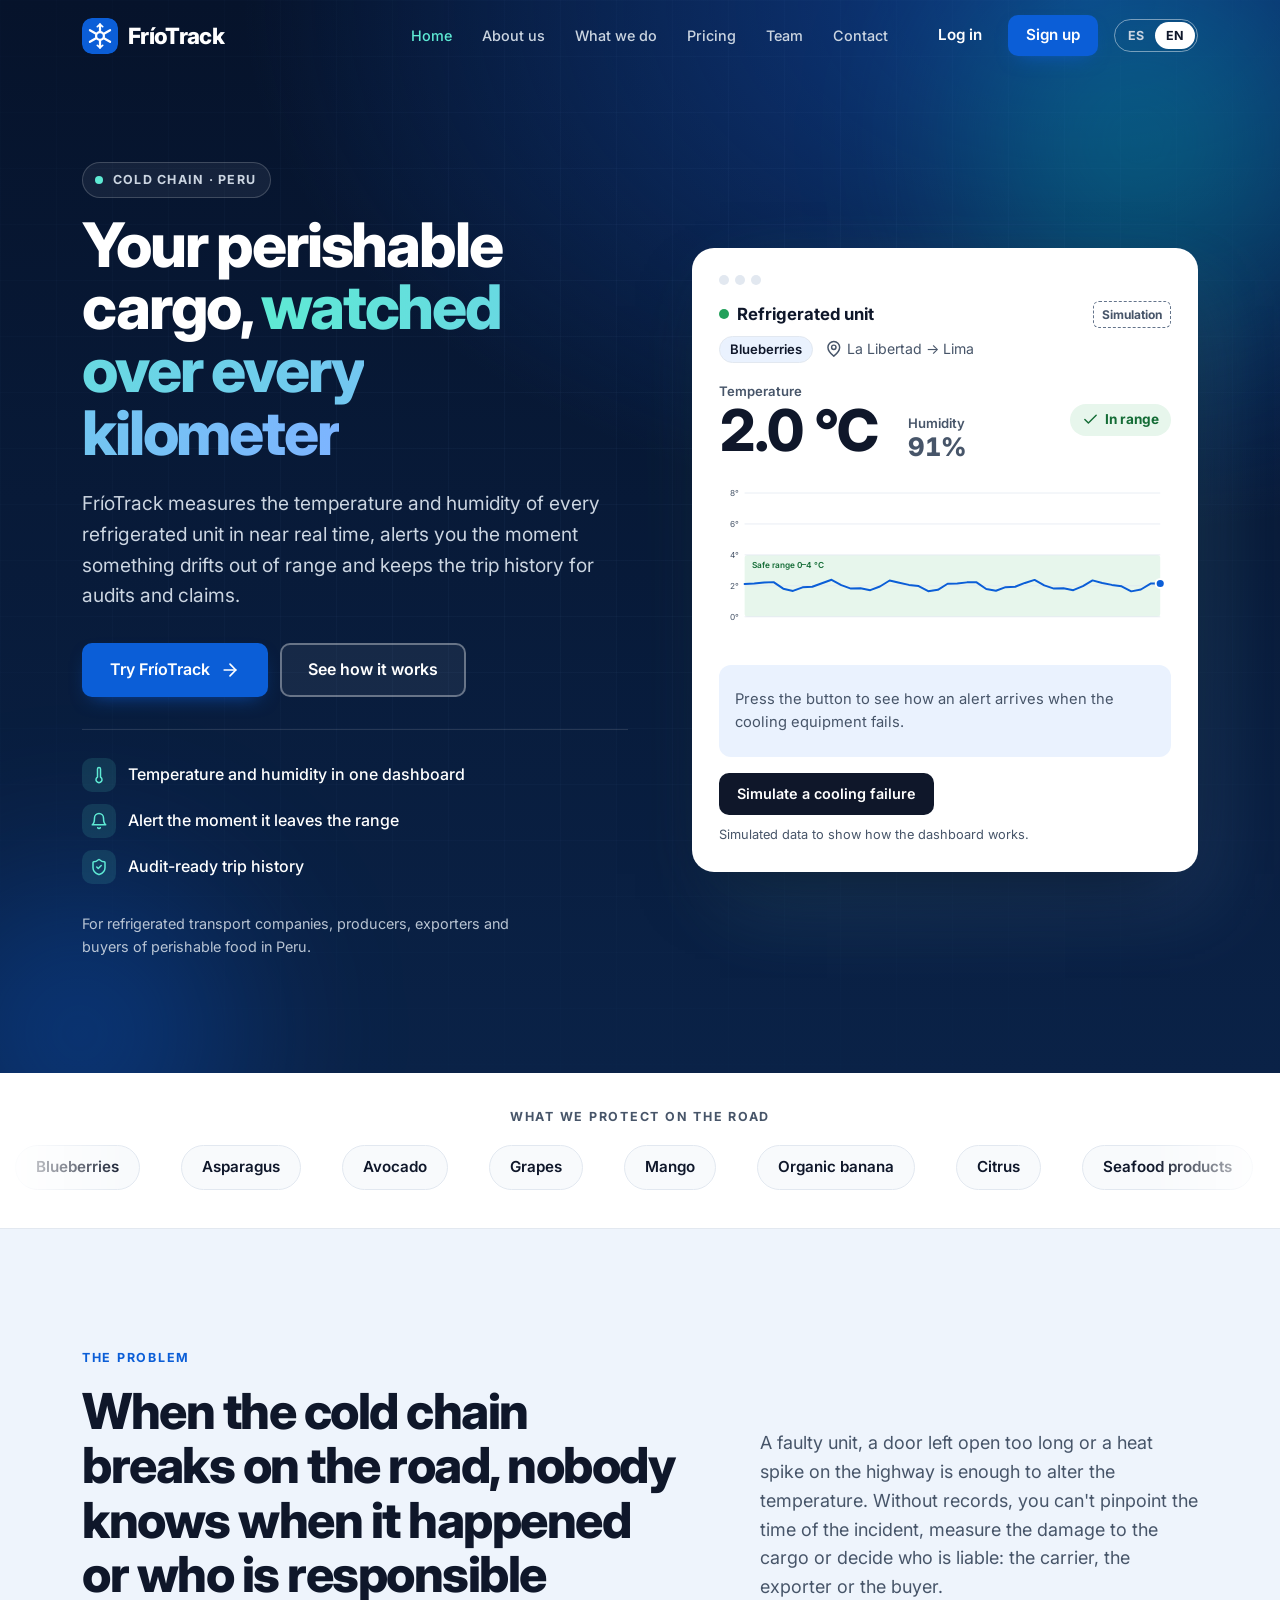
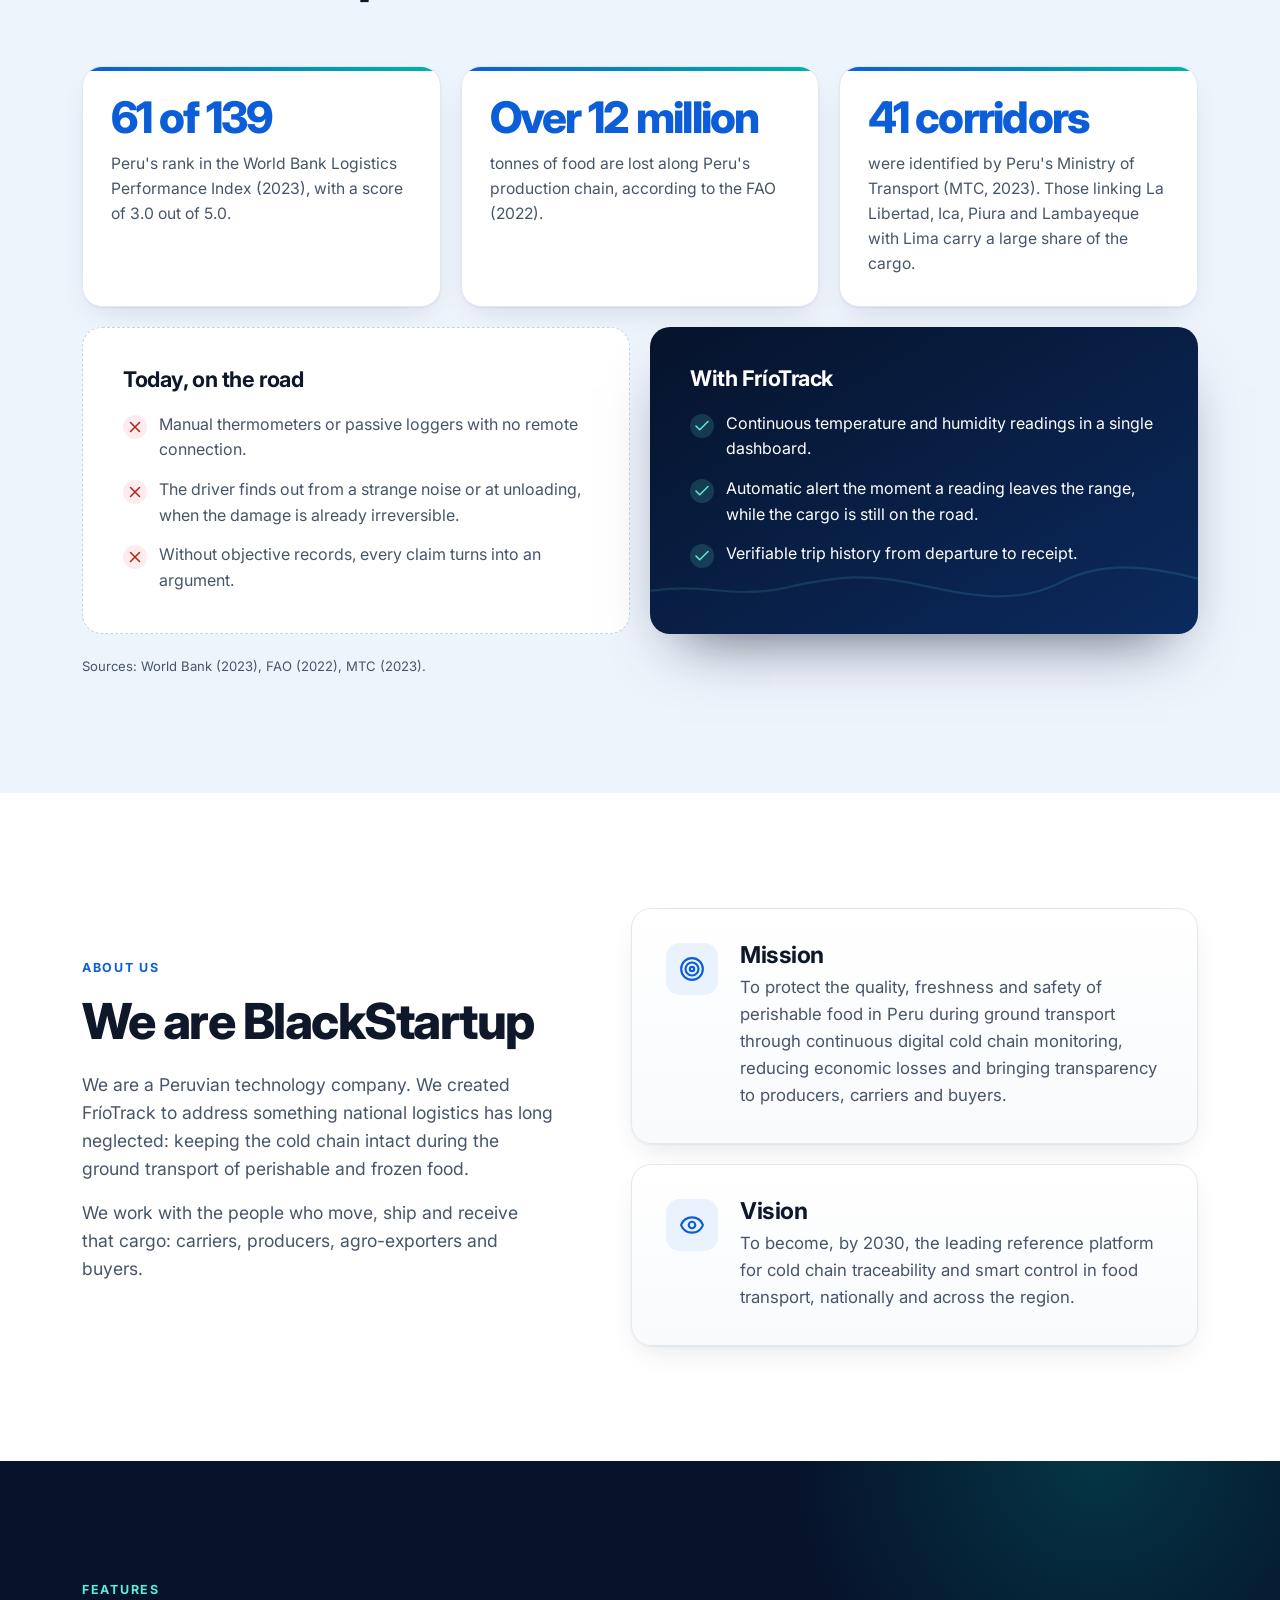
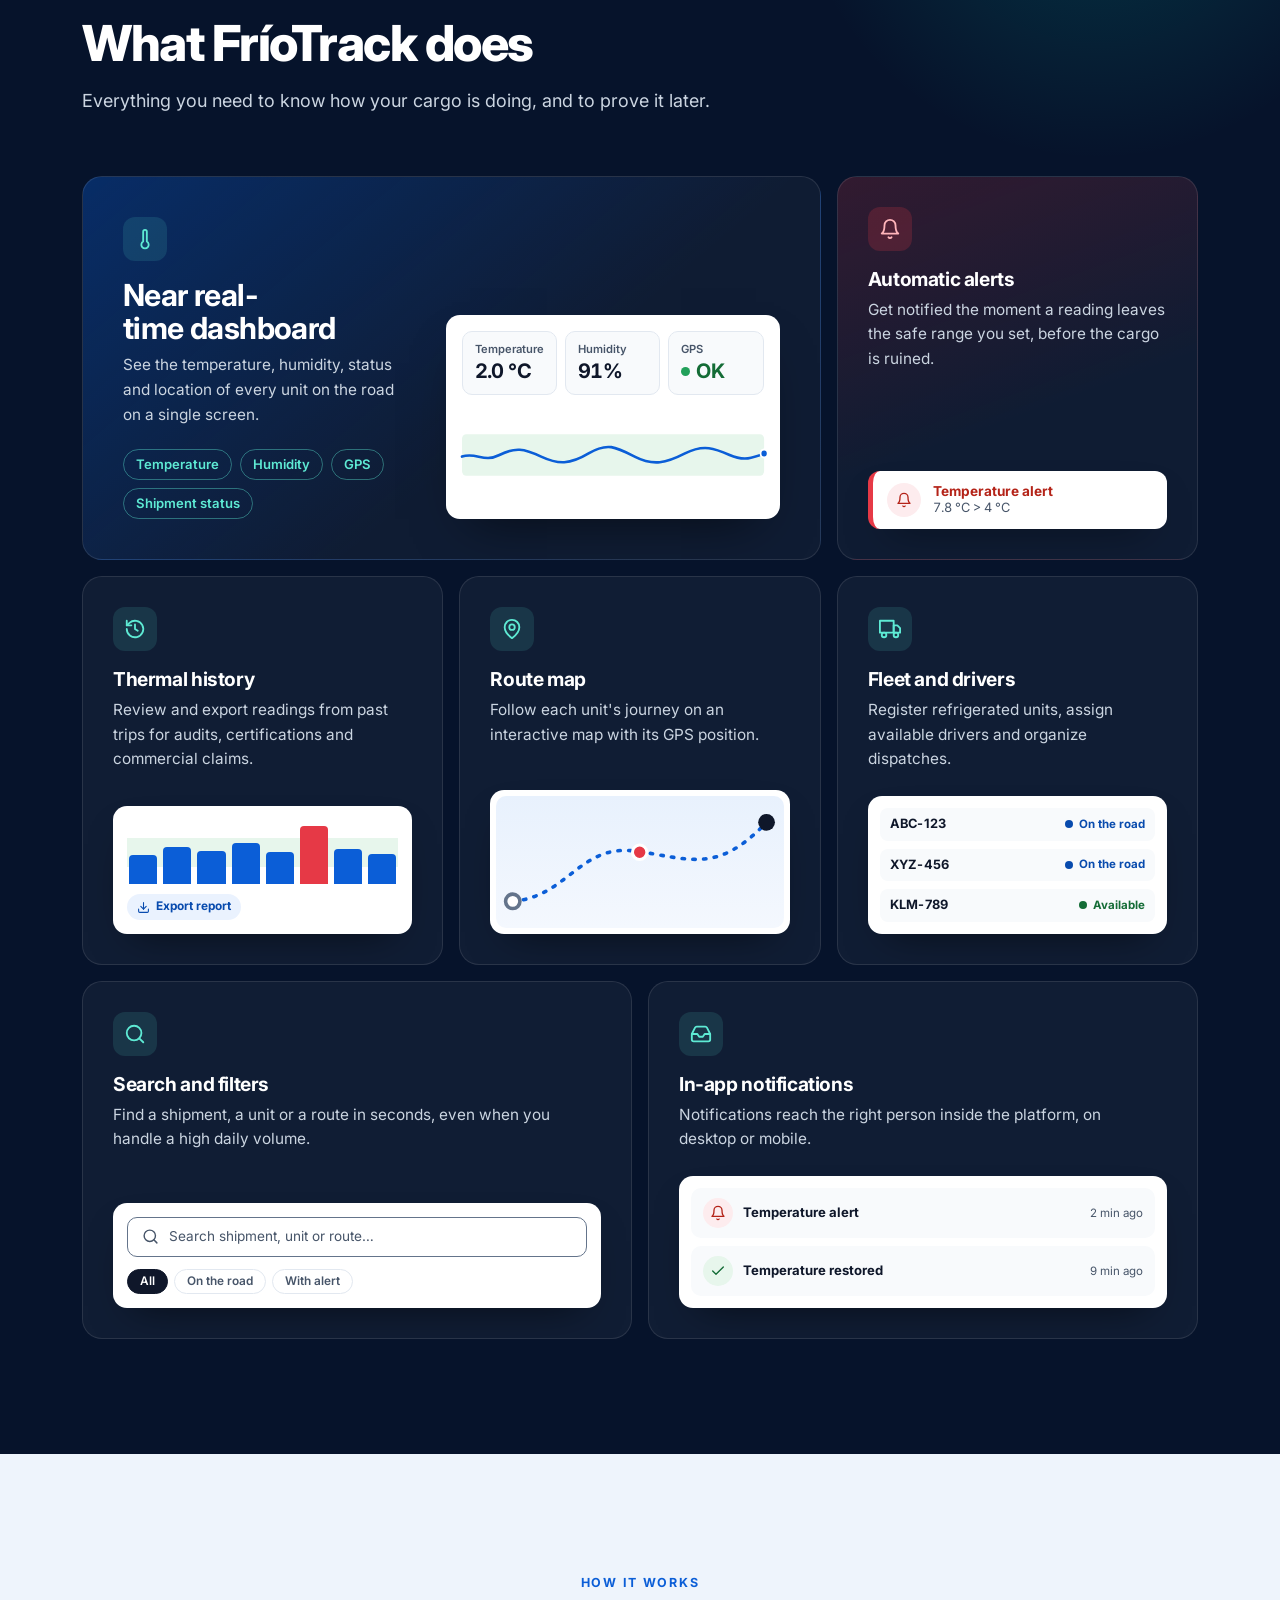
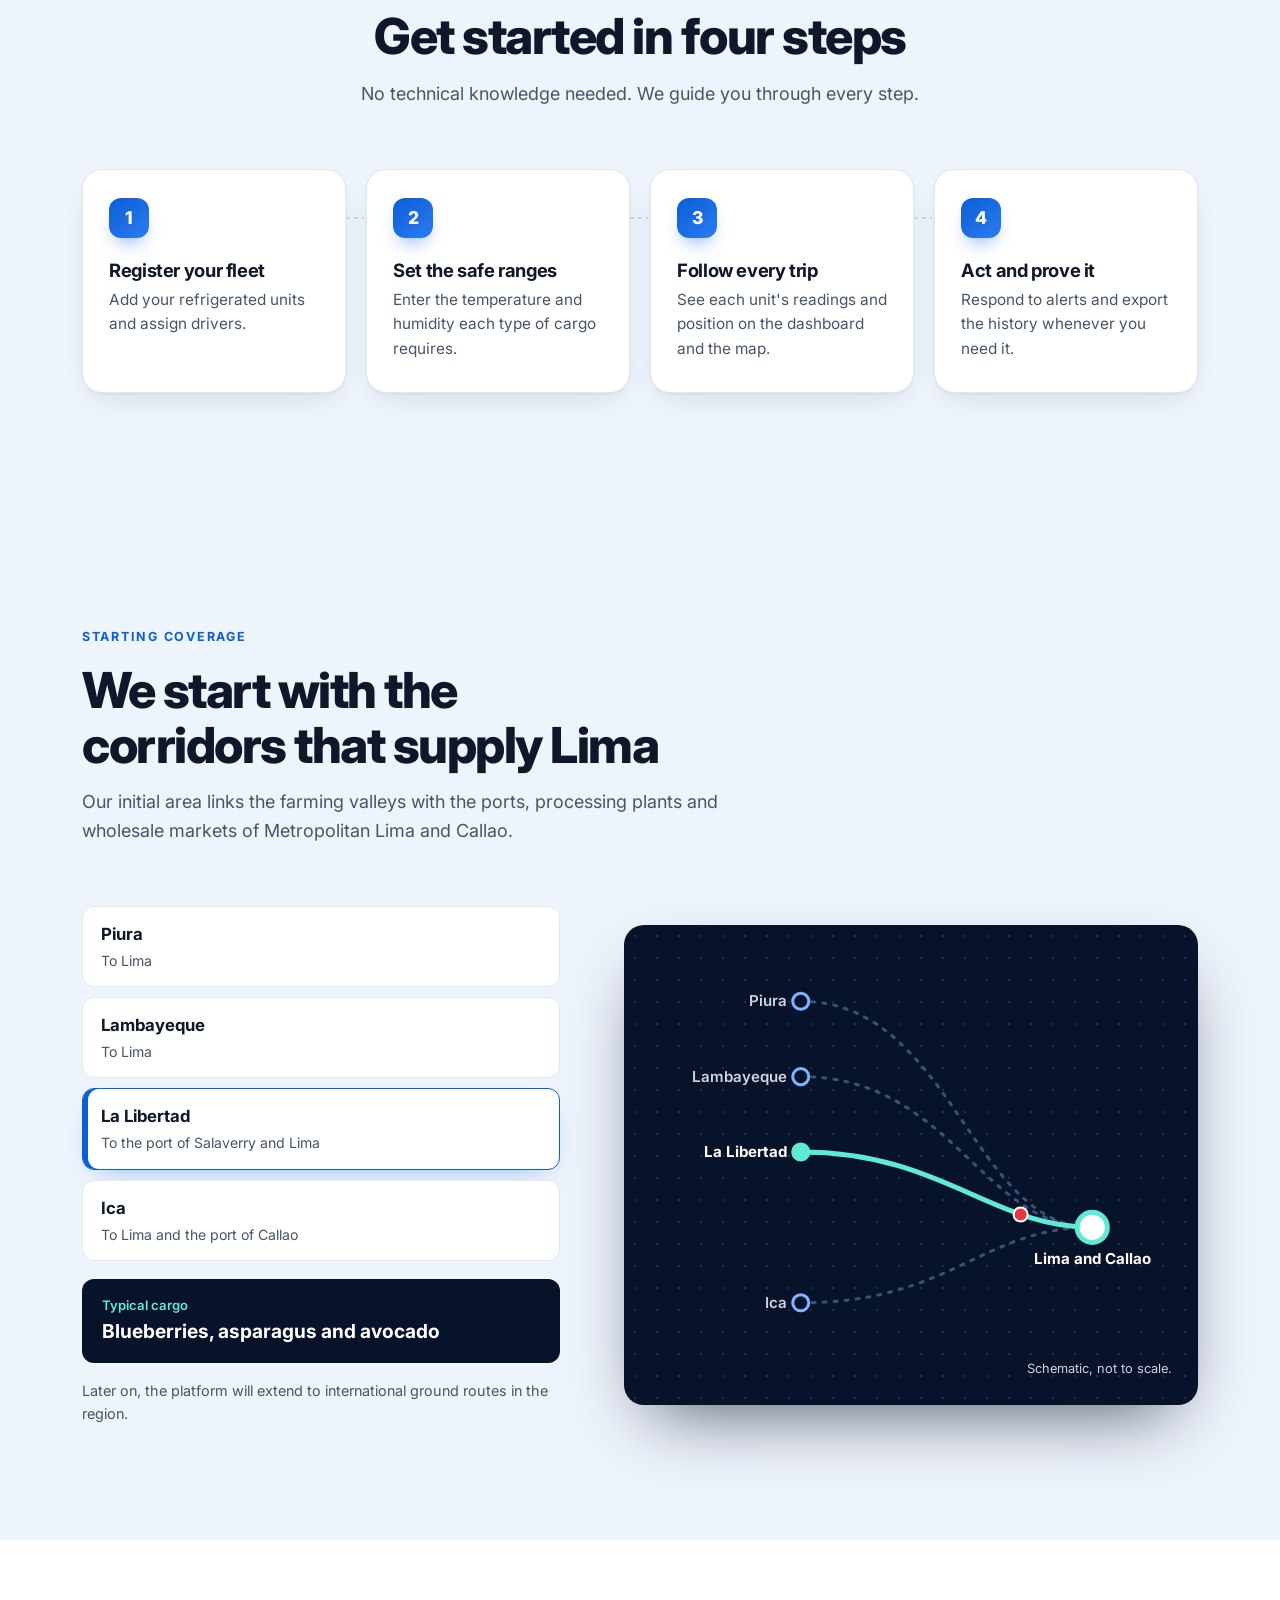
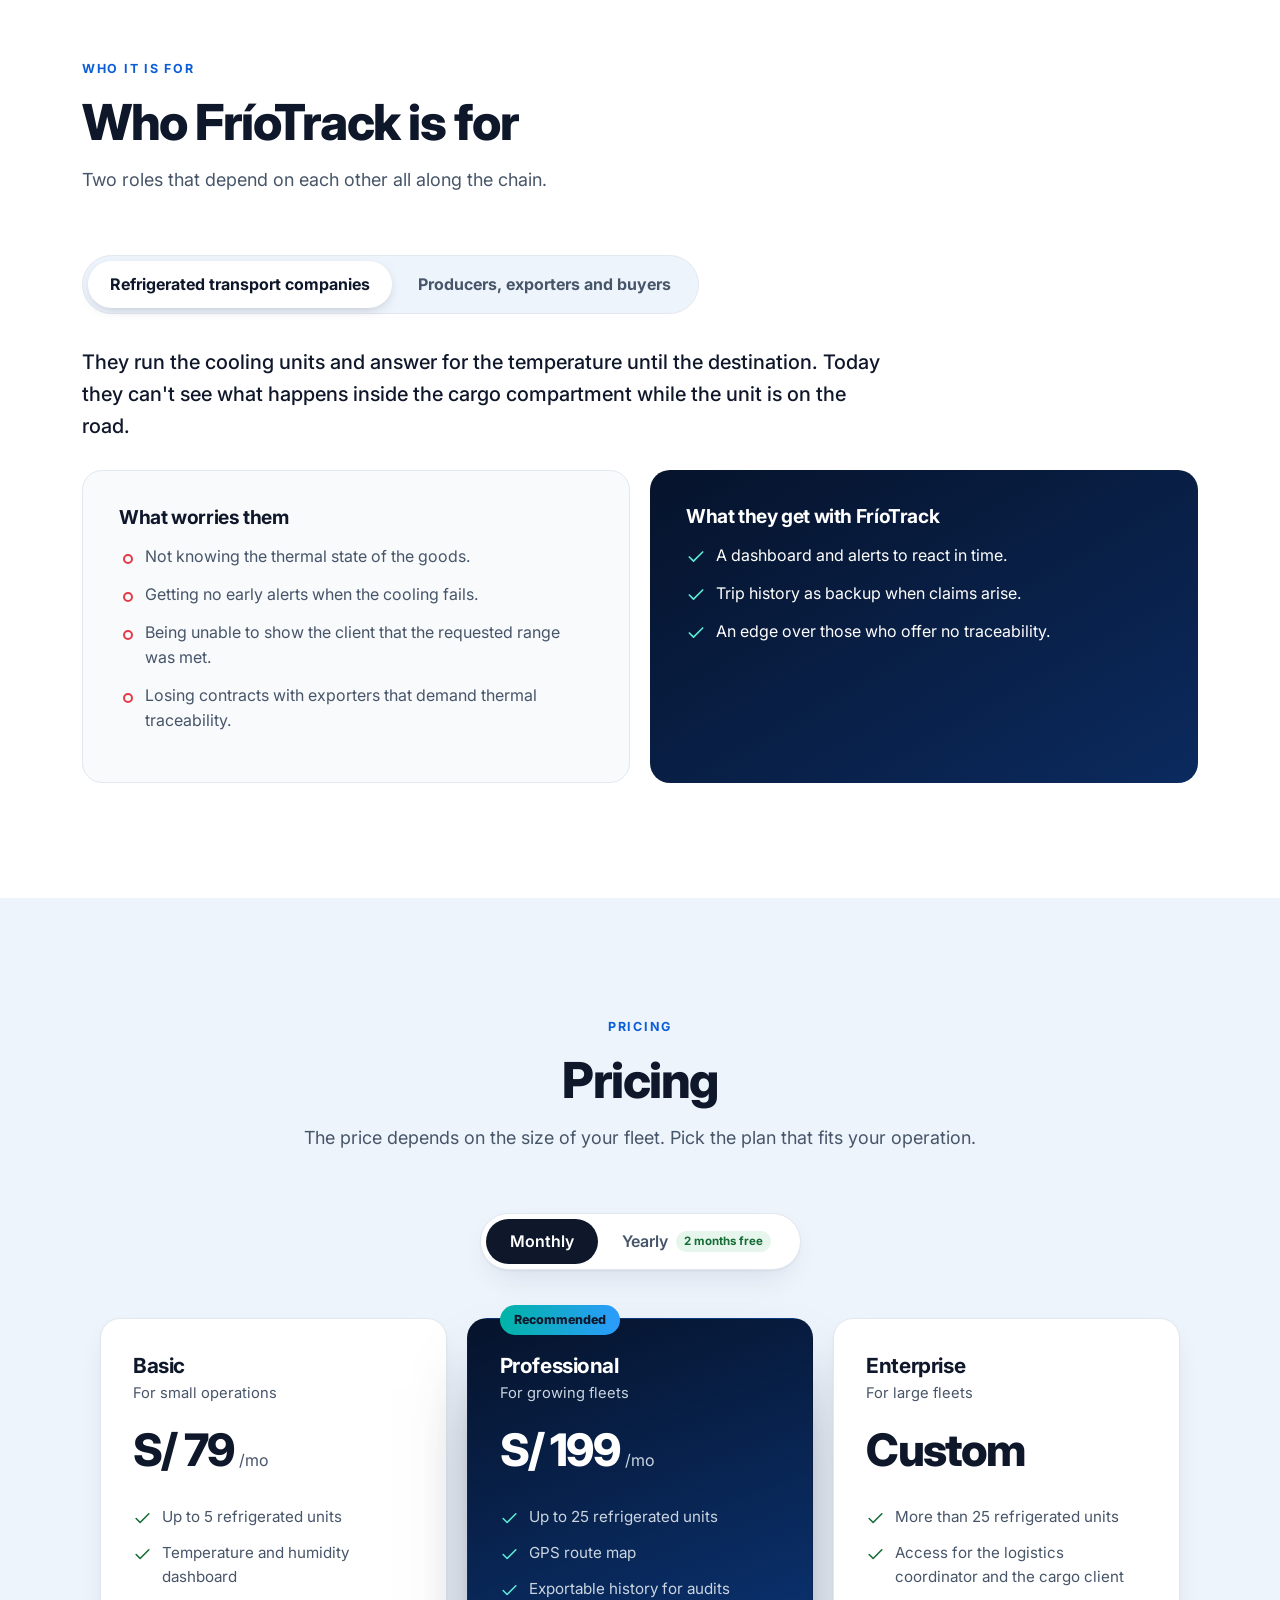
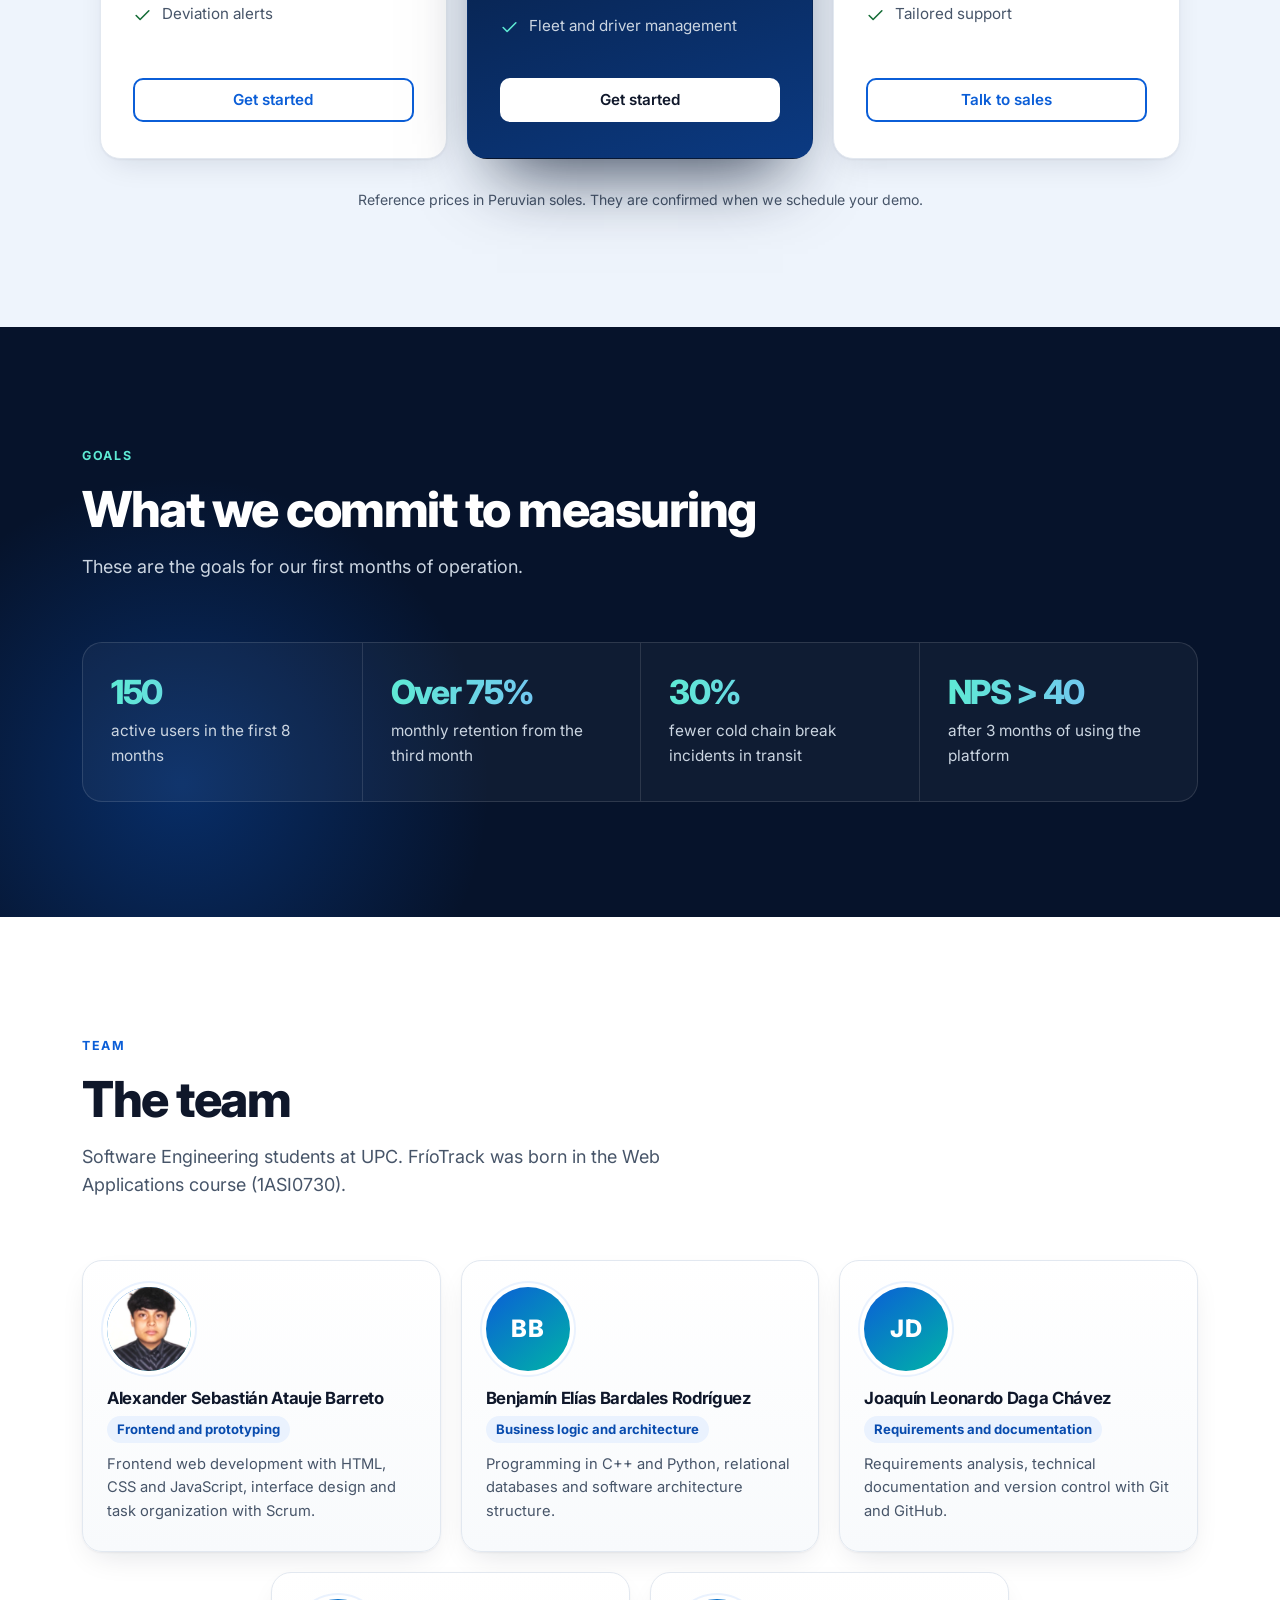
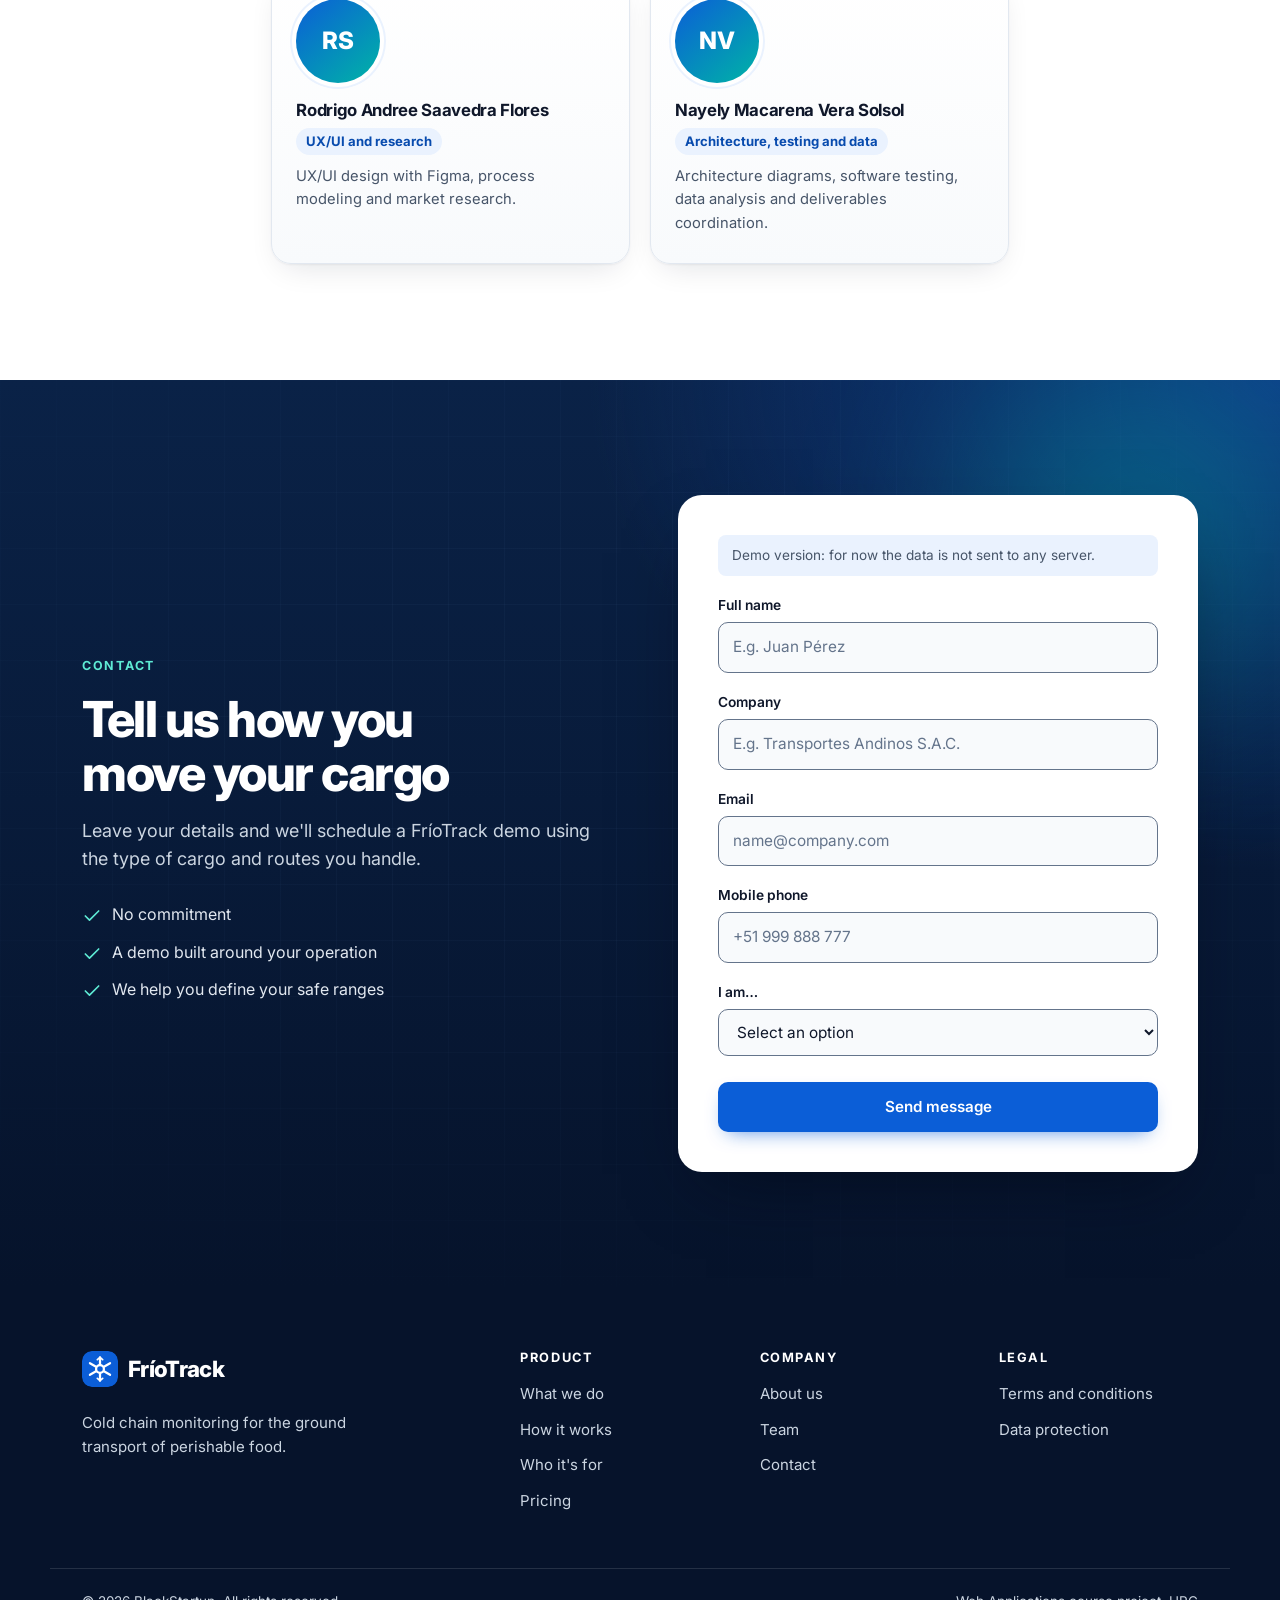
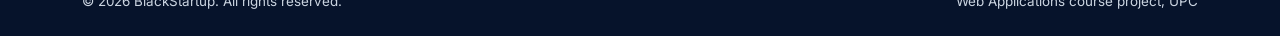
==== commit 92f36155: "fix(landing): connect application access and handle contact delivery states Route sign-in and regist" ====
--- a/index.html
+++ b/index.html
@@ -13,7 +13,7 @@
     <meta property="og:site_name" content="FríoTrack">
     <meta property="og:title" content="FríoTrack | Monitoreo de la cadena de frío en transporte">
     <meta property="og:description" content="Sabe en todo momento si tu carga refrigerada sigue en rango.">
-    <meta property="og:image" content="https://upc-pre-202620-1asi0730-8088-friotrack.github.io/friotrack-landing/assets/images/og-friotrack.png">
+    <meta property="og:image" content="https://friotracktb1bce6db1b.z22.web.core.windows.net/landing/assets/images/og-friotrack.png">
     <meta property="og:image:alt" content="FríoTrack: monitoreo de la cadena de frío en el transporte terrestre">
     <meta name="twitter:card" content="summary_large_image">
     <link rel="icon" type="image/svg+xml" href="assets/images/logo.svg">
@@ -590,25 +590,25 @@
                         <p data-i18n="team1_desc">Desarrollo web frontend.</p>
                     </li>
                     <li class="member reveal">
-                        <div class="avatar"><span aria-hidden="true">BB</span><img src="assets/images/team/u202421137.png" alt="" loading="lazy" onerror="this.remove()"></div>
+                        <div class="avatar" aria-hidden="true"><span>BB</span></div>
                         <h3>Benjamín Elías Bardales Rodríguez</h3>
                         <p class="role" data-i18n="team2_role">Lógica de negocio y arquitectura</p>
                         <p data-i18n="team2_desc">Programación y bases de datos.</p>
                     </li>
                     <li class="member reveal">
-                        <div class="avatar"><span aria-hidden="true">JD</span><img src="assets/images/team/u202219829.png" alt="" loading="lazy" onerror="this.remove()"></div>
+                        <div class="avatar" aria-hidden="true"><span>JD</span></div>
                         <h3>Joaquín Leonardo Daga Chávez</h3>
                         <p class="role" data-i18n="team3_role">Requisitos y documentación</p>
                         <p data-i18n="team3_desc">Análisis de requisitos.</p>
                     </li>
                     <li class="member reveal">
-                        <div class="avatar"><span aria-hidden="true">RS</span><img src="assets/images/team/u20241D811.png" alt="" loading="lazy" onerror="this.remove()"></div>
+                        <div class="avatar" aria-hidden="true"><span>RS</span></div>
                         <h3>Rodrigo Andree Saavedra Flores</h3>
                         <p class="role" data-i18n="team4_role">UX/UI e investigación</p>
                         <p data-i18n="team4_desc">Diseño UX/UI con Figma.</p>
                     </li>
                     <li class="member reveal">
-                        <div class="avatar"><span aria-hidden="true">NV</span><img src="assets/images/team/u20231H17.png" alt="" loading="lazy" onerror="this.remove()"></div>
+                        <div class="avatar" aria-hidden="true"><span>NV</span></div>
                         <h3>Nayely Macarena Vera Solsol</h3>
                         <p class="role" data-i18n="team5_role">Arquitectura, pruebas y datos</p>
                         <p data-i18n="team5_desc">Diagramas de arquitectura.</p>
@@ -633,6 +633,7 @@
                 </div>
 
                 <div class="form-card reveal">
+                    <p class="form-demo" id="contactNotice" data-i18n="f_ok_demo">Versión demostrativa: por ahora los datos no se envían a ningún servidor.</p>
                     <form id="contactForm" novalidate>
                         <div class="field">
                             <label for="ctName" data-i18n="f_name">Nombres y apellidos</label>
@@ -661,11 +662,12 @@
                             </select>
                         </div>
                         <button type="submit" class="btn btn-primary btn-block" data-i18n="f_submit">Enviar mensaje</button>
+                        <p class="form-error" id="contactError" role="alert" data-i18n="f_error" hidden>No se pudo enviar el mensaje. Conservamos tus datos en el formulario para que vuelvas a intentarlo.</p>
                     </form>
 
                     <div class="form-success" id="contactSuccess" role="status" hidden>
                         <svg class="icon icon-lg" aria-hidden="true"><use href="#i-check"/></svg>
-                        <h3 data-i18n="f_ok_title">Recibimos tus datos</h3>
+                        <h3 id="contactResultTitle" data-i18n="f_demo_title">Demostración completada</h3>
                         <p id="contactSuccessMsg"></p>
                         <p class="form-demo" id="contactDemo" data-i18n="f_ok_demo" hidden>Versión demostrativa: por ahora los datos no se envían a ningún servidor.</p>
                         <button type="button" class="btn btn-outline" id="contactAgain" data-i18n="f_ok_again">Enviar otro mensaje</button>
@@ -721,30 +723,16 @@
         <div class="modal-content" role="dialog" aria-modal="true" aria-labelledby="modalTitle">
             <button type="button" class="close-btn" id="closeModal" data-i18n-aria="auth_close" aria-label="Cerrar"><svg class="icon" aria-hidden="true"><use href="#i-x"/></svg></button>
             <h2 id="modalTitle" data-i18n="auth_login_title">Iniciar sesión</h2>
-            <form id="authForm">
-                <div class="field">
-                    <label for="authEmail" data-i18n="auth_email">Correo electrónico</label>
-                    <input type="email" id="authEmail" autocomplete="email" required data-i18n-placeholder="auth_email_ph" placeholder="nombre@empresa.com">
-                </div>
-                <div class="field" id="phoneGroup" hidden>
-                    <label for="authPhone" data-i18n="auth_phone">Celular</label>
-                    <input type="tel" id="authPhone" autocomplete="tel" inputmode="tel" data-i18n-placeholder="f_phone_ph" placeholder="+51 999 888 777">
-                </div>
-                <div class="field">
-                    <label for="authPassword" data-i18n="auth_password">Contraseña</label>
-                    <input type="password" id="authPassword" autocomplete="current-password" required
-                           data-i18n-placeholder="auth_password_ph" placeholder="Mín. 8 caracteres, 1 mayúscula y 1 número"
-                           aria-describedby="authPwdHint">
-                    <p class="field-hint" id="authPwdHint" data-i18n="auth_password_title" hidden>La contraseña debe tener al menos 8 caracteres, con una mayúscula, una minúscula y un número.</p>
-                </div>
-                <p class="auth-terms" id="authTerms" hidden><span data-i18n="auth_terms_pre">Al crear tu cuenta aceptas los </span><a href="Terms-and-Condition.html" data-i18n="auth_terms_link">términos y condiciones</a></p>
-                <button type="submit" class="btn btn-primary btn-block" id="authSubmitBtn" data-i18n="auth_login_btn">Ingresar</button>
-                <p class="auth-msg" id="authMsg" role="status" hidden data-i18n="auth_demo_msg">Esta es una versión demostrativa.</p>
-            </form>
-            <p class="auth-switch">
-                <span id="authSwitchText" data-i18n="auth_no_account">¿No tienes cuenta?</span>
-                <a href="#" id="authSwitchLink" data-i18n="auth_register_link">Regístrate aquí</a>
-            </p>
+            <p class="access-intro" data-i18n="auth_access_note">Continúa en la aplicación para identificarte con tu cuenta. La selección del perfil no concede permisos.</p>
+            <div id="loginOptions" class="access-options">
+                <a class="btn btn-primary btn-block" data-app-route="login" data-app-role="coordinator" data-i18n="auth_coordinator" href="https://friotracktb1bce6db1b.z22.web.core.windows.net/#/login?role=coordinator&amp;lang=es">Coordinador logístico</a>
+                <a class="btn btn-outline btn-block" data-app-route="login" data-app-role="cargo-client" data-i18n="auth_cargo_client" href="https://friotracktb1bce6db1b.z22.web.core.windows.net/#/login?role=cargo-client&amp;lang=es">Cliente de carga</a>
+            </div>
+            <div id="registerOptions" class="access-options" hidden>
+                <a class="btn btn-primary btn-block" data-app-route="register" data-app-role="cargo-client" data-i18n="auth_register_client" href="https://friotracktb1bce6db1b.z22.web.core.windows.net/#/register?role=cargo-client&amp;lang=es">Crear cuenta de cliente de carga</a>
+                <p class="field-hint" data-i18n="auth_coordinator_note">El registro público crea cuentas de cliente de carga. El acceso de coordinador requiere una cuenta habilitada.</p>
+                <a class="btn btn-outline btn-block" id="accessContact" href="#contact" data-i18n="nav_contact">Contacto</a>
+            </div>
         </div>
     </div>
 
@@ -752,6 +740,7 @@
     <script src="i18n/en.js"></script>
     <script src="assets/js/i18n.js"></script>
     <script src="assets/js/hero-sim.js"></script>
+    <script src="assets/js/config.js"></script>
     <script src="assets/js/app.js"></script>
     <script src="assets/js/ui.js"></script>
 </body>
--- a/assets/css/styles.css
+++ b/assets/css/styles.css
@@ -641,3 +641,10 @@
     .marquee-dup { display: none; }
     .js .reveal { opacity: 1; transform: none; }
 }
+
+/* Access links and contact delivery states */
+.access-intro { color: var(--slate-dark); margin-bottom: 18px; }
+.access-options { display: grid; gap: 12px; }
+.access-options .btn-block { white-space: normal; text-align: center; }
+.form-error { margin-top: 14px; color: #b42318; font-size: .9rem; }
+button:disabled { cursor: wait; opacity: .65; }
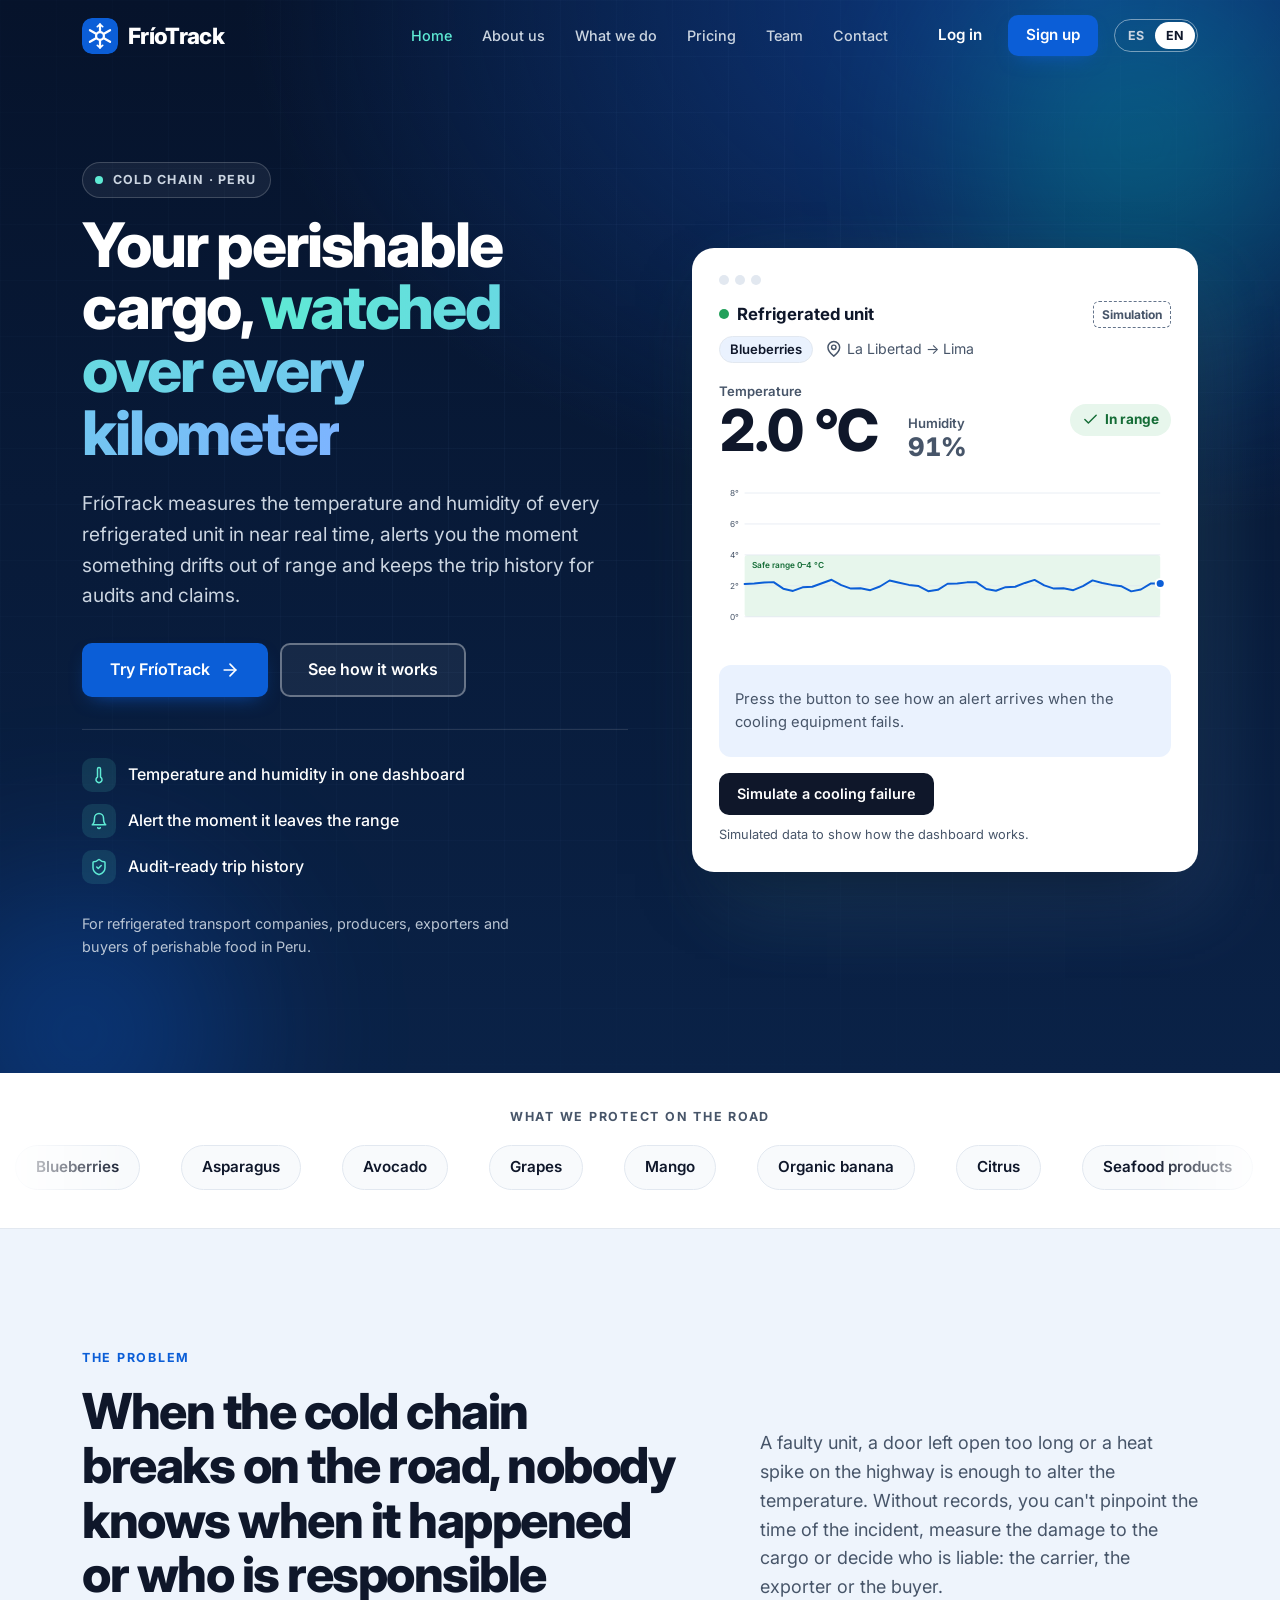
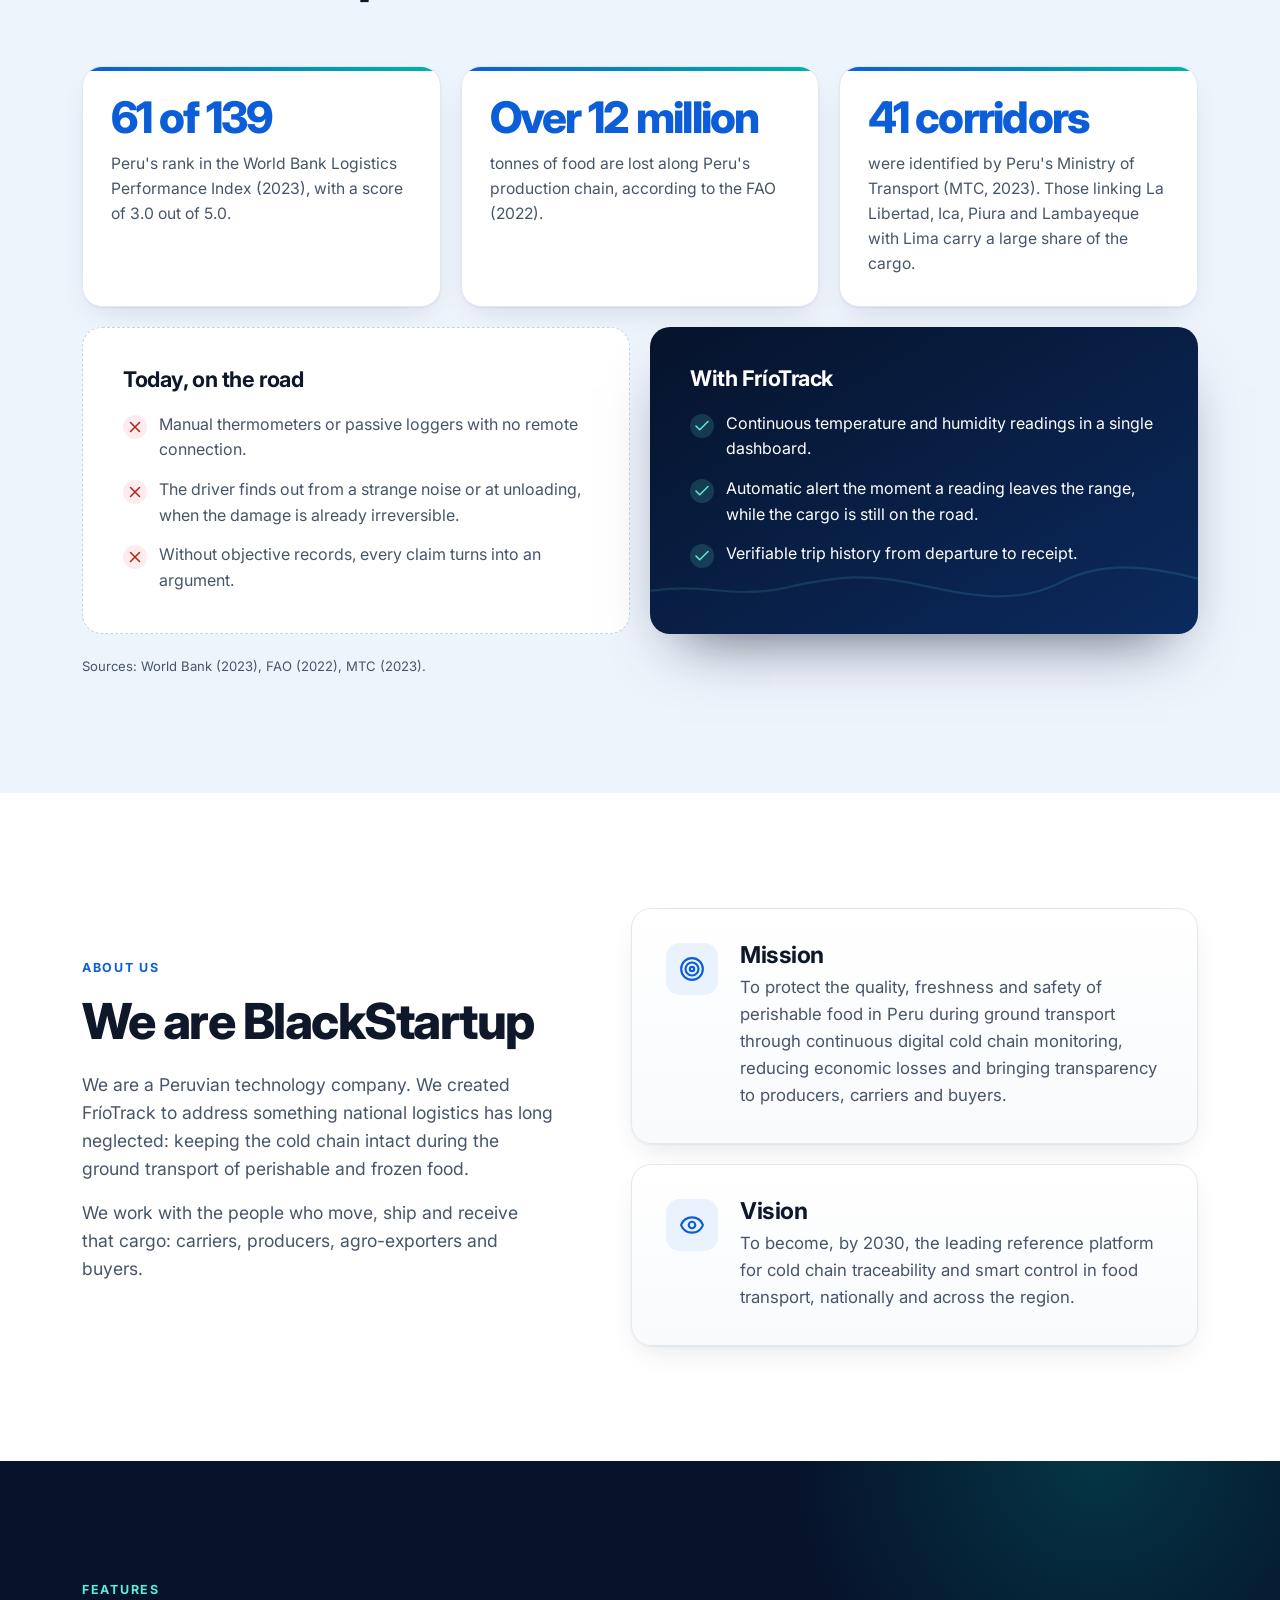
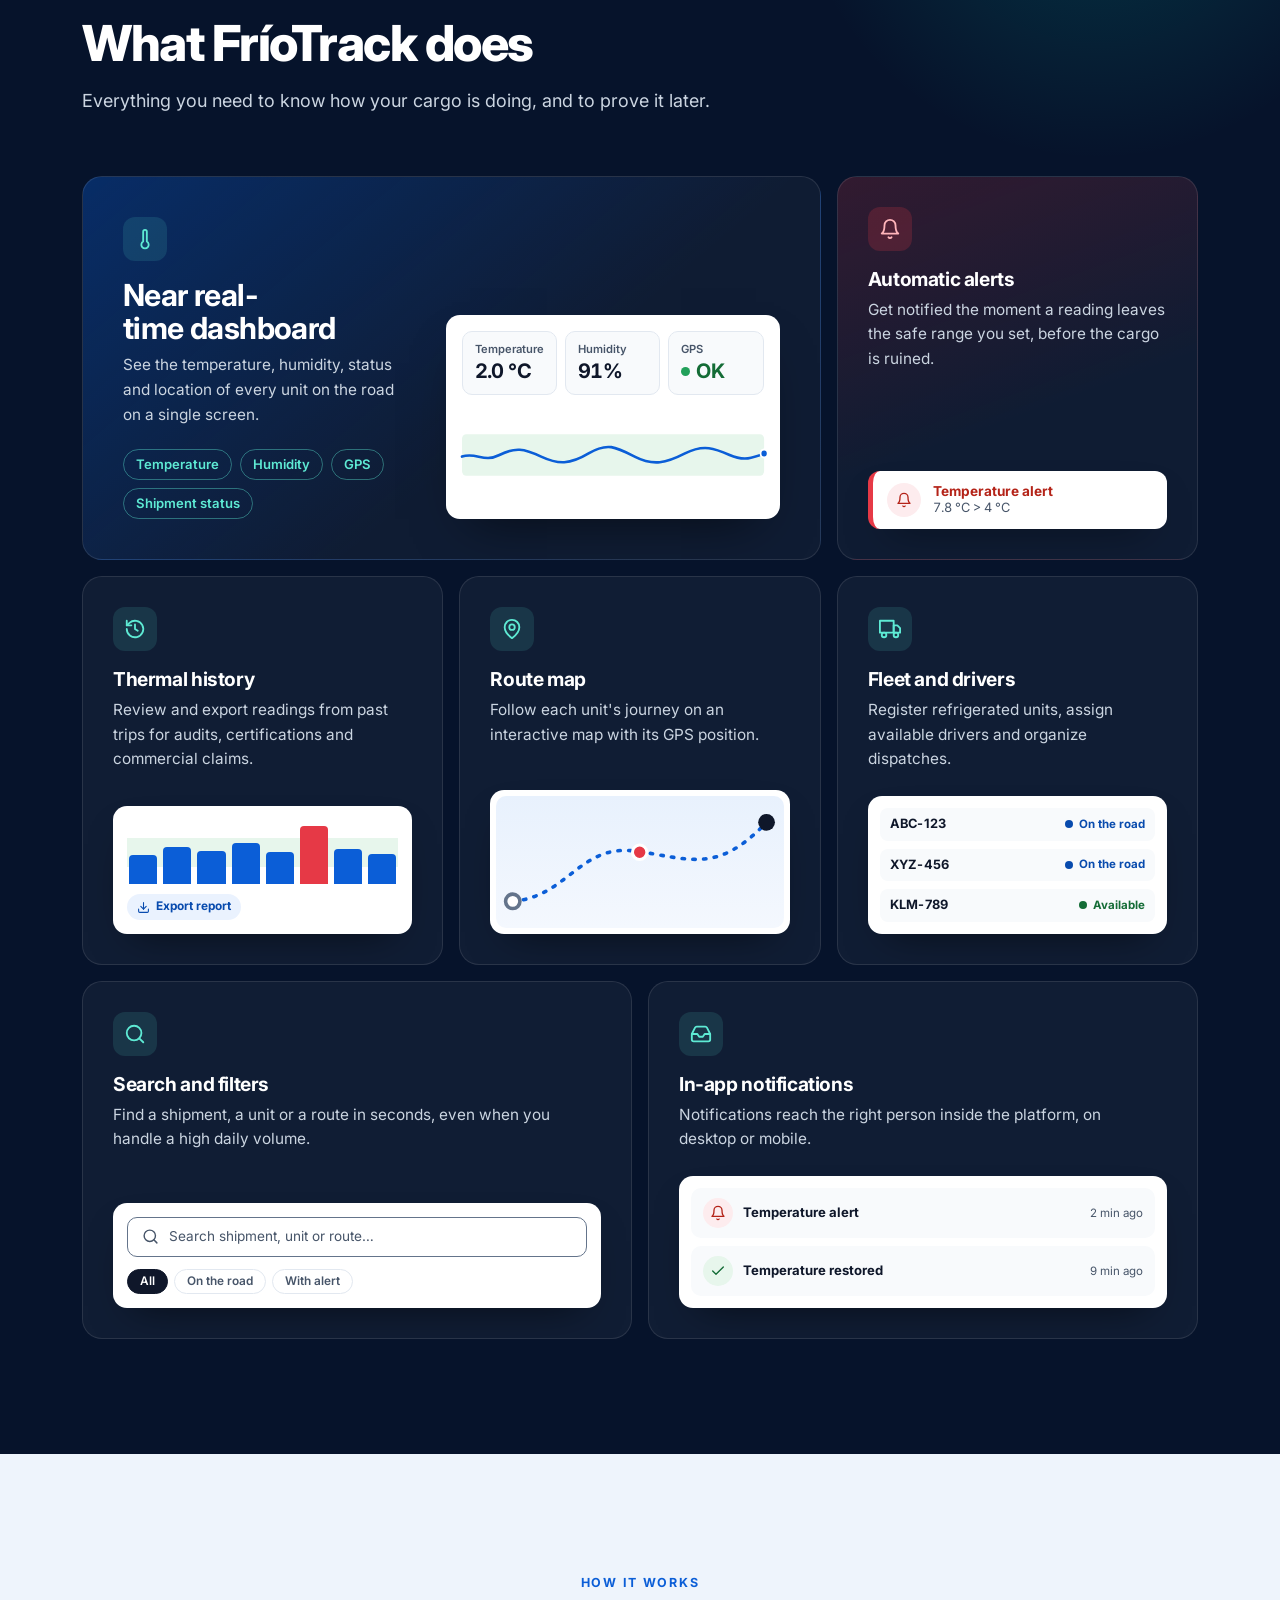
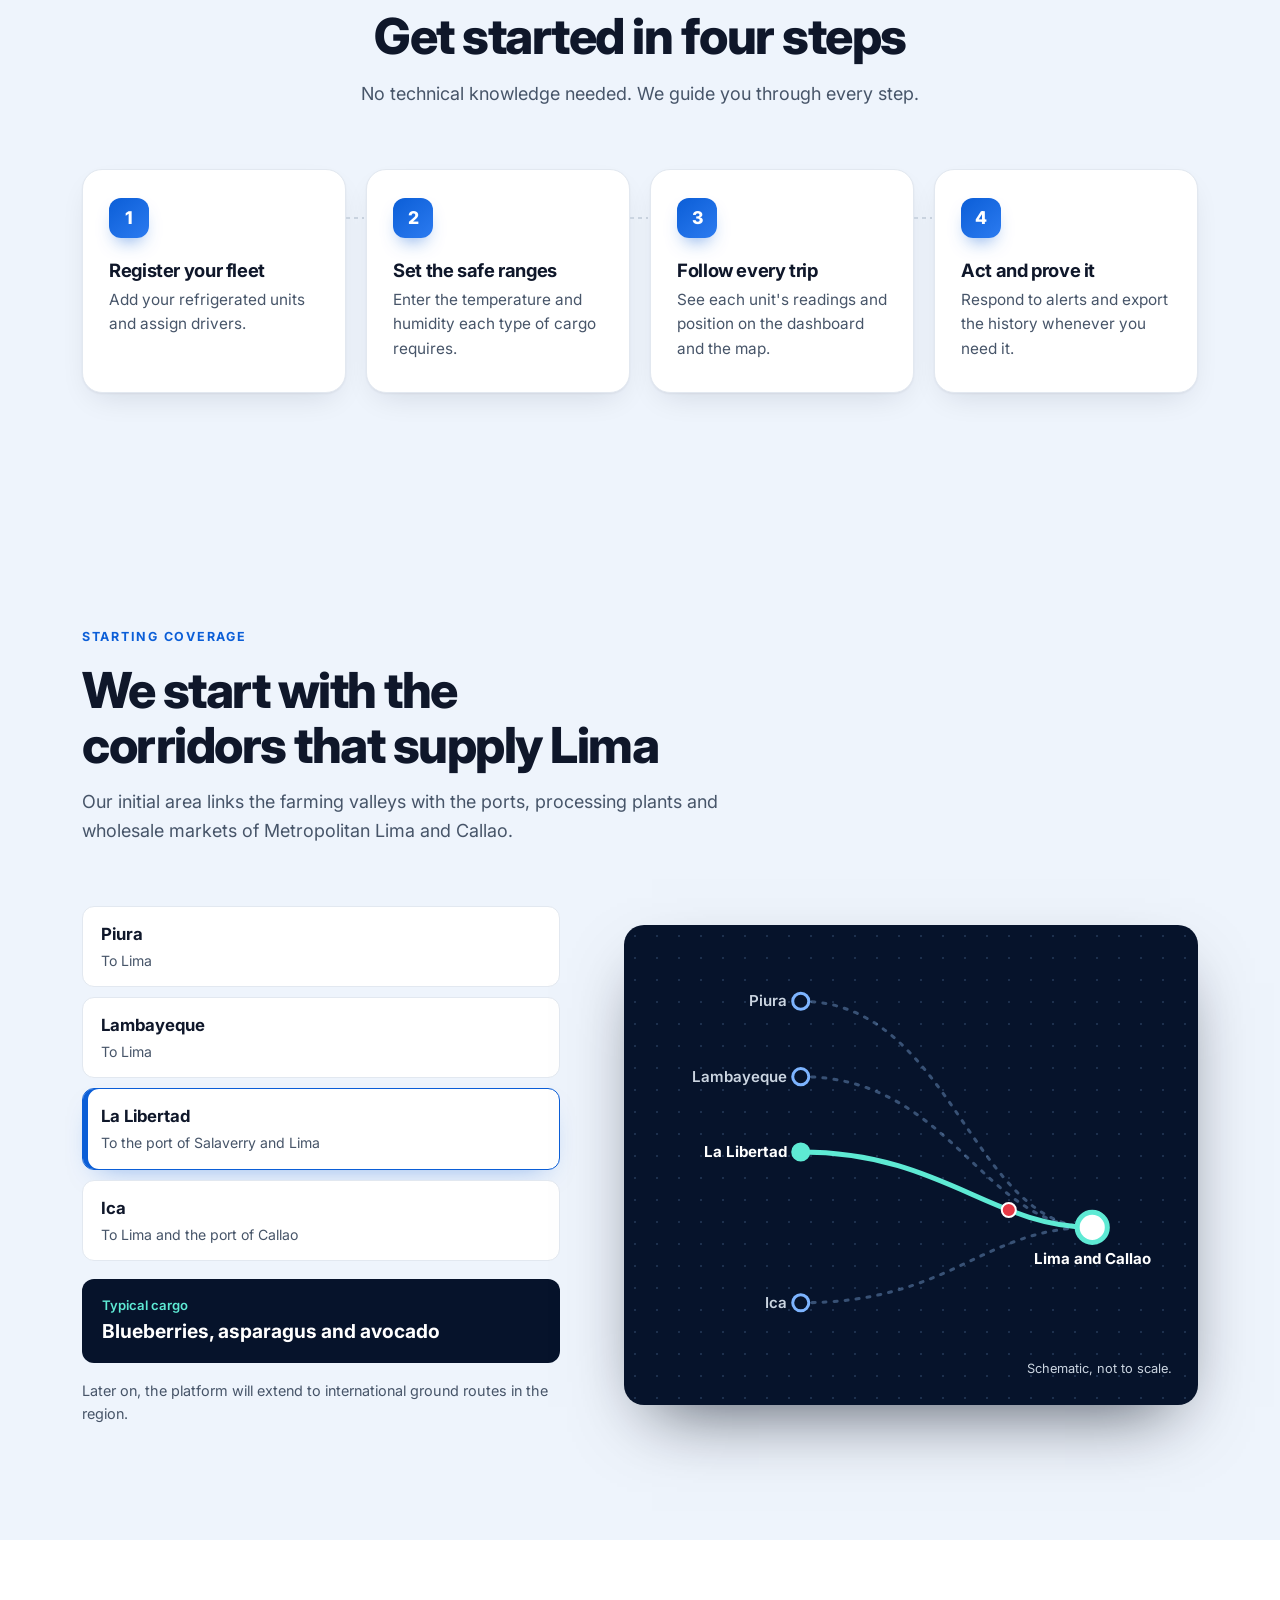
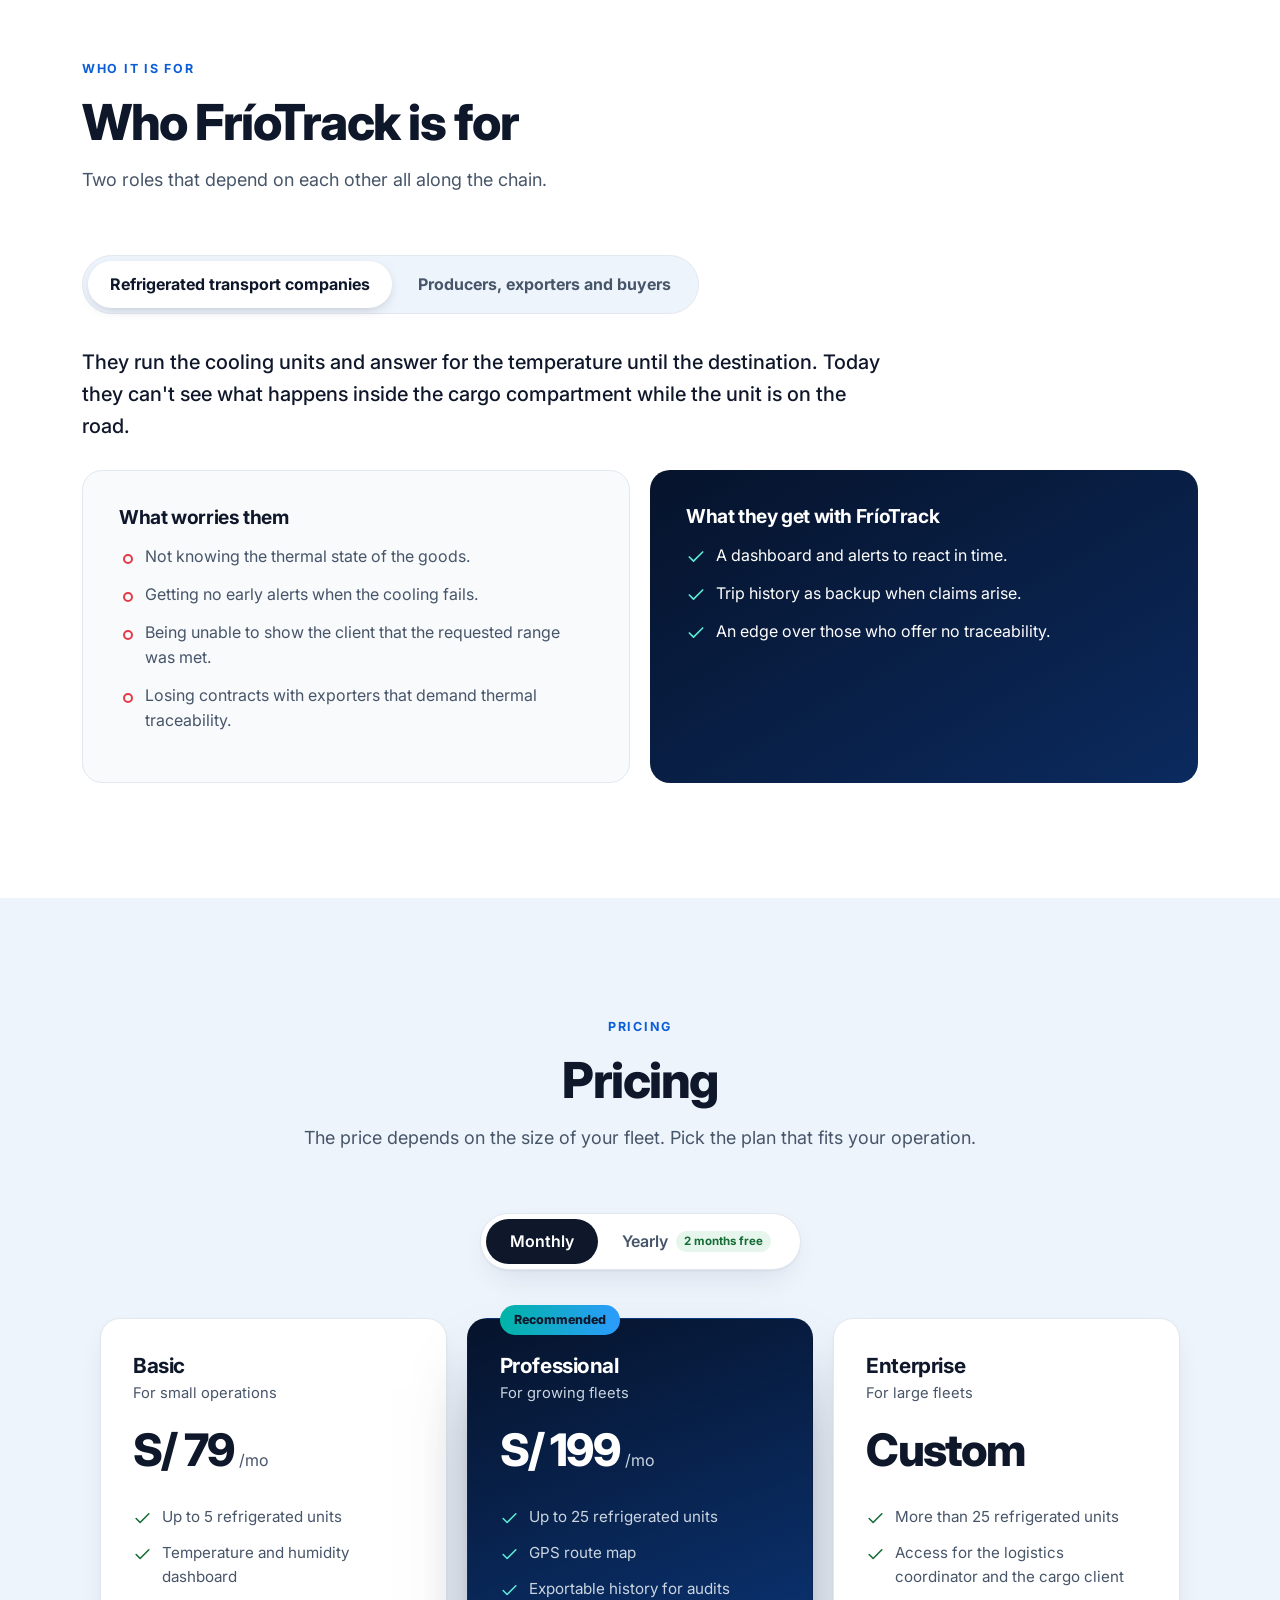
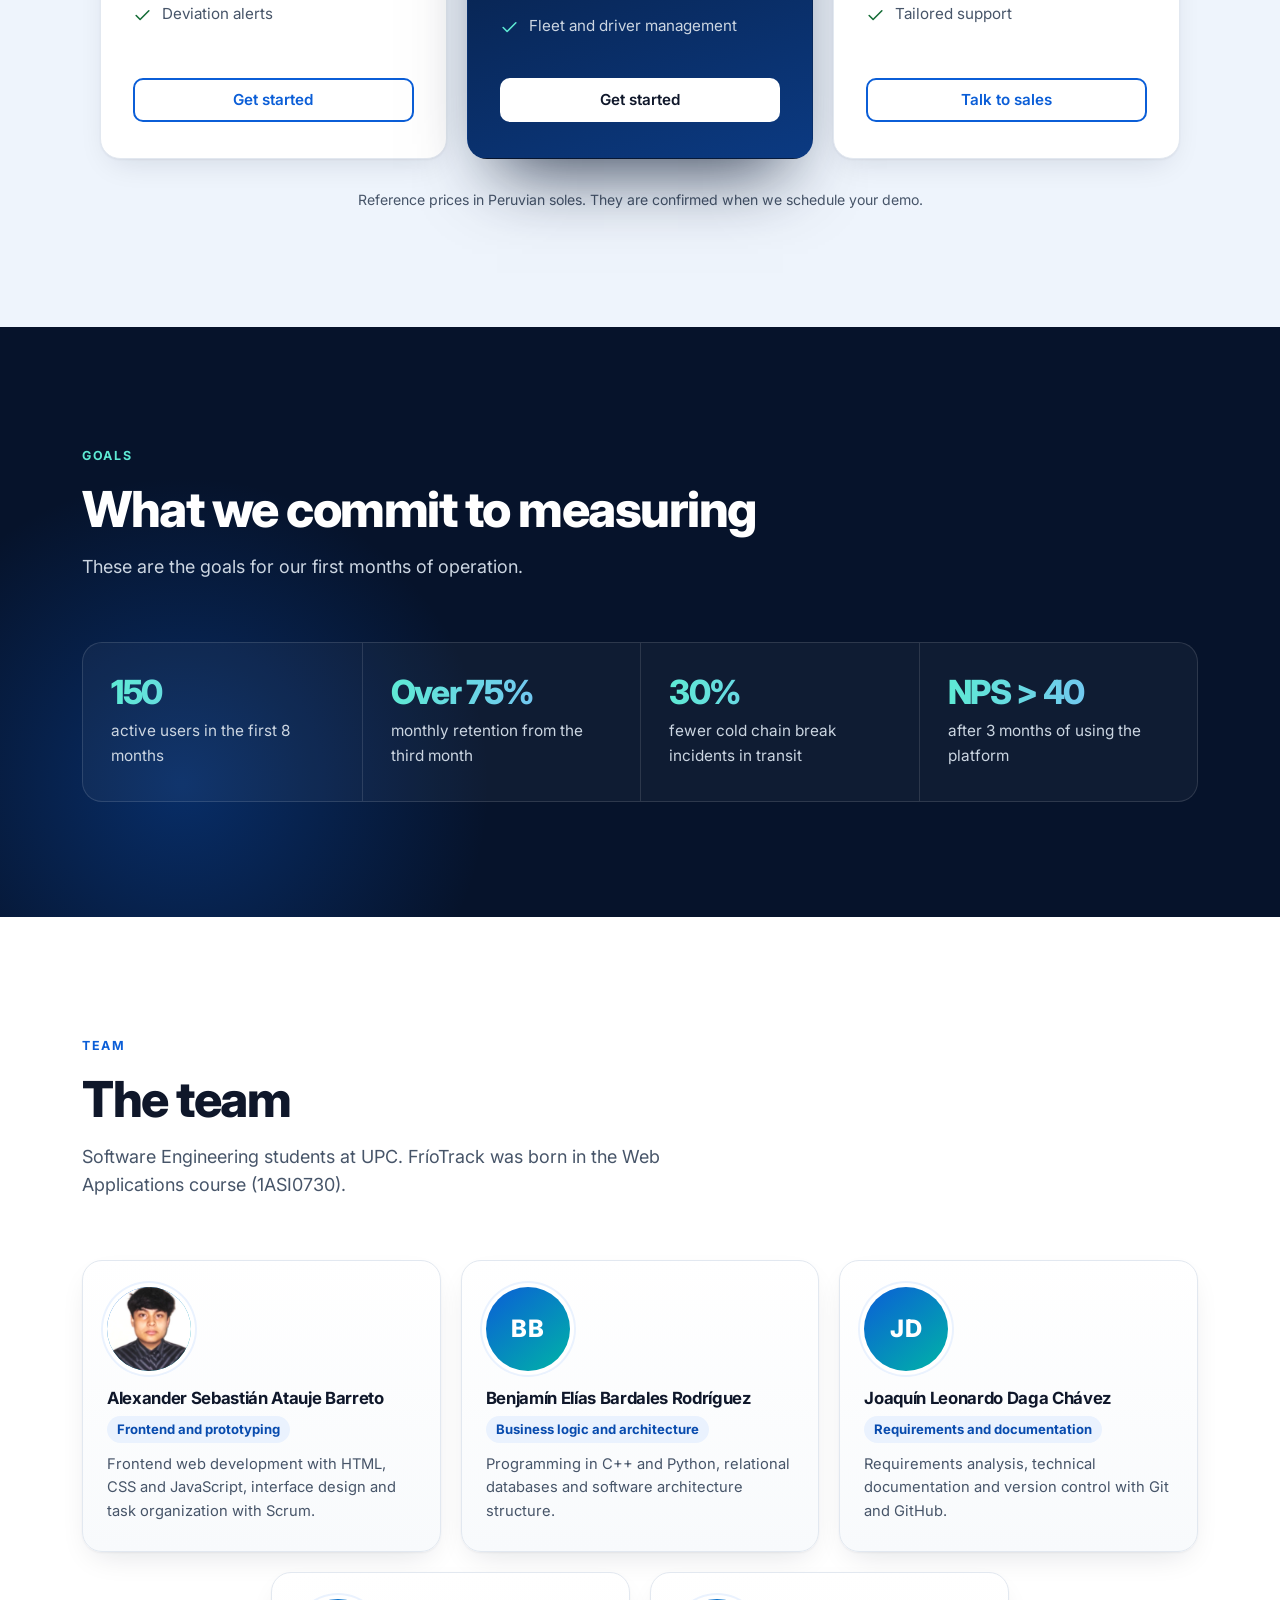
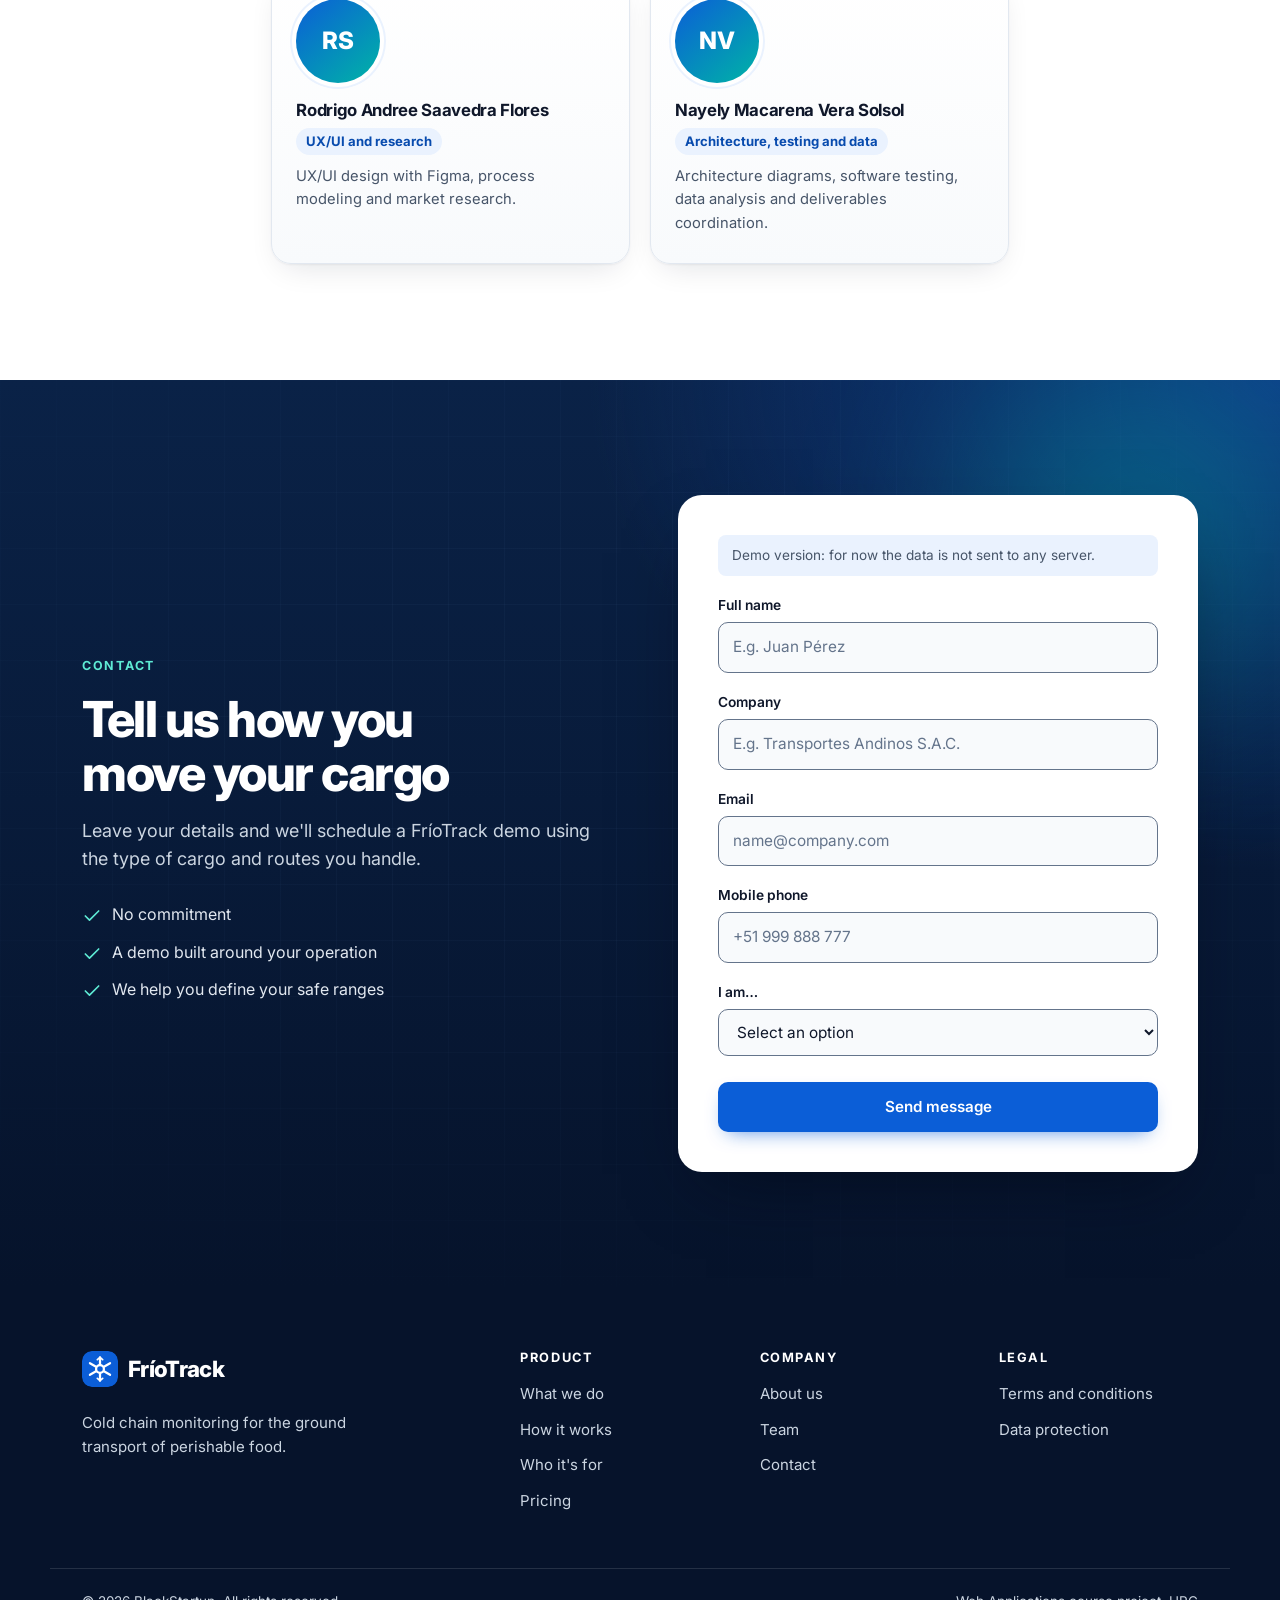
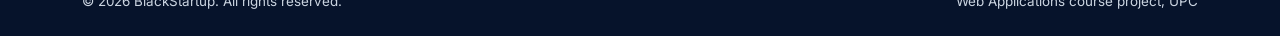
==== commit 36f20671: "feat(landing): prepare bilingual product videos for AV2" ====
--- a/index.html
+++ b/index.html
@@ -1,18 +1,18 @@
 <!DOCTYPE html>
-<html lang="es-419">
+<html lang="en-US">
 <head>
     <meta charset="UTF-8">
     <meta name="viewport" content="width=device-width, initial-scale=1.0">
-    <title>FríoTrack | Monitoreo de la cadena de frío en transporte</title>
-    <meta name="description" content="Monitorea en tiempo casi real la temperatura, la humedad y la ubicación de tus unidades refrigeradas. Recibe alertas y consulta el historial del viaje.">
+    <title>FríoTrack | Cold chain monitoring for transport</title>
+    <meta name="description" content="Monitor the temperature, humidity and location of your refrigerated units in near real time. Get alerts and review the trip history.">
     <meta name="keywords" content="cadena de frío, transporte refrigerado, monitoreo de temperatura, trazabilidad, alertas, Perú">
     <meta name="author" content="BlackStartup">
     <meta name="robots" content="index, follow">
     <meta name="theme-color" content="#06132B">
     <meta property="og:type" content="website">
     <meta property="og:site_name" content="FríoTrack">
-    <meta property="og:title" content="FríoTrack | Monitoreo de la cadena de frío en transporte">
-    <meta property="og:description" content="Sabe en todo momento si tu carga refrigerada sigue en rango.">
+    <meta property="og:title" content="FríoTrack | Cold chain monitoring for transport">
+    <meta property="og:description" content="Know at every moment whether your refrigerated cargo is still within range.">
     <meta property="og:image" content="https://friotracktb1bce6db1b.z22.web.core.windows.net/landing/assets/images/og-friotrack.png">
     <meta property="og:image:alt" content="FríoTrack: monitoreo de la cadena de frío en el transporte terrestre">
     <meta name="twitter:card" content="summary_large_image">
@@ -617,6 +617,31 @@
             </div>
         </section>
 
+        <section id="videos" class="section product-videos" aria-labelledby="videosTitle" hidden>
+            <div class="wrap">
+                <p class="eyebrow" data-i18n="videos_eyebrow">Discover FríoTrack</p>
+                <h2 id="videosTitle" data-i18n="videos_title">See the product and meet the team</h2>
+                <div class="video-grid">
+                    <article class="video-card" data-video="product" hidden>
+                        <h3 data-i18n="videos_product_title">FríoTrack in action</h3>
+                        <p data-i18n="videos_product_description">Explore shipment planning, cold-chain visibility and the people who use FríoTrack.</p>
+                        <div class="video-player">
+                            <button type="button" class="btn btn-primary" data-video-play data-i18n="videos_product_play">Play product video</button>
+                        </div>
+                        <a class="video-external" data-video-link target="_blank" rel="noopener noreferrer" data-i18n="videos_youtube">Watch on YouTube</a>
+                    </article>
+                    <article class="video-card" data-video="team" hidden>
+                        <h3 data-i18n="videos_team_title">The team behind FríoTrack</h3>
+                        <p data-i18n="videos_team_description">Meet the people building FríoTrack and discover how they work together.</p>
+                        <div class="video-player">
+                            <button type="button" class="btn btn-primary" data-video-play data-i18n="videos_team_play">Play team video</button>
+                        </div>
+                        <a class="video-external" data-video-link target="_blank" rel="noopener noreferrer" data-i18n="videos_youtube">Watch on YouTube</a>
+                    </article>
+                </div>
+            </div>
+        </section>
+
         <!-- CONTACTO -->
         <section id="contact" class="section contact">
             <div class="contact-bg" aria-hidden="true"><span class="orb orb-a"></span><span class="frost-grid"></span></div>
@@ -741,6 +766,7 @@
     <script src="assets/js/i18n.js"></script>
     <script src="assets/js/hero-sim.js"></script>
     <script src="assets/js/config.js"></script>
+    <script src="assets/js/videos.js"></script>
     <script src="assets/js/app.js"></script>
     <script src="assets/js/ui.js"></script>
 </body>
--- a/assets/css/styles.css
+++ b/assets/css/styles.css
@@ -643,6 +643,14 @@
 }
 
 /* Access links and contact delivery states */
+.video-grid { display:grid;grid-template-columns:repeat(auto-fit,minmax(min(100%,320px),1fr));gap:24px;margin-top:28px; }
+.video-card { background:var(--white,#fff);border:1px solid var(--line,#dce3ec);border-radius:var(--r-lg,20px);padding:24px;min-width:0; }
+.video-card h3 { margin-bottom:12px; }
+.video-card p { margin-bottom:18px;color:var(--slate-dark,#42516b); }
+.video-player { display:grid;place-items:center;aspect-ratio:16/9;background:#06132b;border-radius:12px;overflow:hidden; }
+.video-player .btn { max-width:90%;white-space:normal;text-align:center; }
+.video-player iframe { display:block;width:100%;height:100%;border:0; }
+.video-external { display:inline-block;margin-top:14px;text-decoration:underline;text-underline-offset:3px; }
 .access-intro { color: var(--slate-dark); margin-bottom: 18px; }
 .access-options { display: grid; gap: 12px; }
 .access-options .btn-block { white-space: normal; text-align: center; }
